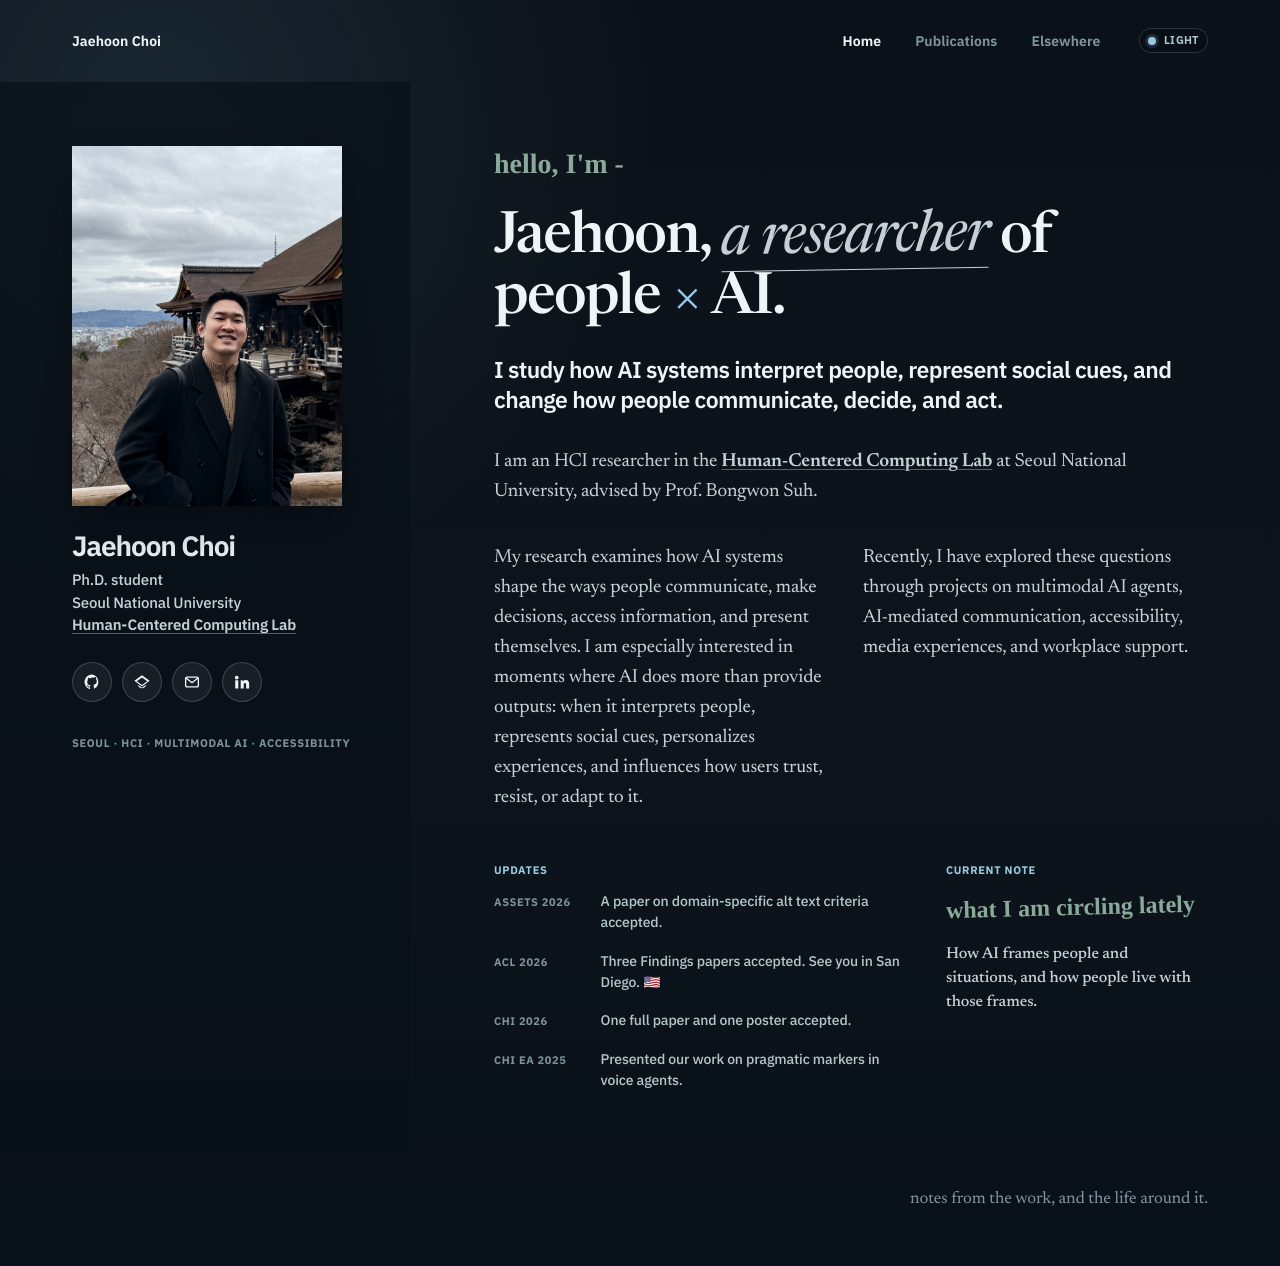
==== index.html @ 3c9e6edb "Add published ASSETS paper DOI link" ====
<!DOCTYPE html>
<html lang="en">
<head>
  <meta charset="UTF-8" />
  <meta name="viewport" content="width=device-width, initial-scale=1.0" />
  <title>Jaehoon Choi</title>
  <meta name="description" content="Jaehoon Choi is an HCI researcher and Ph.D. student in Artificial Intelligence at Seoul National University, advised by Prof. Bongwon Suh in the Human-Centered Computing Lab." />
  <link rel="preconnect" href="https://fonts.googleapis.com" />
  <link rel="preconnect" href="https://fonts.gstatic.com" crossorigin />
  <link href="https://fonts.googleapis.com/css2?family=IBM+Plex+Sans:wght@400;500;600;700&family=Newsreader:opsz,wght@6..72,400..700&display=swap" rel="stylesheet" />
  <script>
    (() => {
      const params = new URLSearchParams(window.location.search);
      const fromUrl = params.get('theme');
      let fromStorage = '';
      try {
        fromStorage = localStorage.getItem('jaehoon-theme-v6') || '';
      } catch (error) {}
      document.documentElement.dataset.theme = fromUrl || fromStorage || 'dark';
    })();
  </script>
  <style>
    :root {
      color-scheme: light;
      --page: #f7f7f3;
      --paper: #ffffff;
      --ink: #171a1f;
      --body: #42474d;
      --muted: #7a828a;
      --line: rgba(23, 26, 31, 0.13);
      --blue: #456f8b;
      --blue-soft: #d9e9f1;
      --olive: #566b5c;
      --accent: #627f92;
      --body-bg: #e9eef0;
      --page-bg:
        radial-gradient(circle at 12% 8%, rgba(69, 111, 139, 0.10), transparent 28%),
        linear-gradient(180deg, #fbfbf8 0%, var(--page) 54%, #f2f4f2 100%);
      --topbar-color: #252a2f;
      --rail-bg: rgba(255, 255, 255, 0.38);
      --portrait-shadow: rgba(35, 44, 49, 0.12);
      --icon-bg: rgba(255, 255, 255, 0.68);
      --icon-border: rgba(23, 26, 31, 0.16);
      --icon-hover-bg: #fff;
      --toggle-bg: rgba(255, 255, 255, 0.52);
      --toggle-border: rgba(23, 26, 31, 0.13);
      --toggle-text: #66717a;
      --toggle-dot: #456f8b;
      --toggle-ring: rgba(69, 111, 139, 0.12);
      --topic-text: #525a61;
      --work-bg: #fffdfa;
      --pub-title: #25282b;
      --pub-meta: #687078;
      --pub-row-line: rgba(23, 26, 31, 0.10);
      --pub-row-hover: rgba(217, 233, 241, 0.20);
      --pub-section-bg: rgba(217, 233, 241, 0.18);
      --pub-tag-bg: rgba(217, 233, 241, 0.25);
      --pub-tag-border: rgba(69, 111, 139, 0.18);
      --pub-action-bg: rgba(255, 255, 255, 0.58);
      --abstract-bg: rgba(217, 233, 241, 0.18);
      --link-underline: rgba(69, 111, 139, 0.32);
      --elsewhere-ink: #183040;
      --elsewhere-text: #3f515a;
      --elsewhere-texture:
        repeating-radial-gradient(circle at 18% 24%, rgba(23, 26, 31, 0.035) 0 0.7px, transparent 0.9px 4px),
        repeating-linear-gradient(102deg, rgba(255,255,255,0.13) 0 1px, transparent 1px 9px);
      --elsewhere-bg:
        radial-gradient(ellipse at 18% 16%, rgba(255, 255, 255, 0.66), transparent 26%),
        radial-gradient(ellipse at 82% 12%, rgba(255, 255, 255, 0.52), transparent 24%),
        linear-gradient(180deg, #a9c2cd 0%, #c7dadd 32%, #e7eee9 54%, #e4dccb 100%);
      --elsewhere-clouds:
        radial-gradient(ellipse at 18% 12%, rgba(255,255,255,.42), transparent 30%),
        radial-gradient(ellipse at 72% 16%, rgba(255,255,255,.32), transparent 34%),
        linear-gradient(180deg, transparent 0 53%, rgba(38, 74, 89, 0.24) 53.2%, rgba(255,255,255,0.0) 54%);
      --elsewhere-waves:
        repeating-radial-gradient(ellipse at 50% 0%, rgba(38,74,89,0.13) 0 1px, transparent 2px 24px),
        linear-gradient(180deg, rgba(38, 74, 89, 0.08), rgba(255,255,255,0));
      --scene-bg: #fff;
      --scene-border: rgba(255, 255, 255, 0.9);
      --scene-shadow: rgba(42, 69, 82, 0.18);
      --scene-shadow-hover: rgba(36, 65, 80, 0.26);
      --scene-shadow-expanded: rgba(27, 55, 71, 0.34);
      --caption-bg: rgba(255, 255, 255, 0.86);
      --caption-ink: #183040;
      --note-bg: rgba(255, 255, 255, 0.88);
      --note-ink: #314b5a;
      --serif: "Newsreader", "Iowan Old Style", "New York", Georgia, serif;
      --sans: "IBM Plex Sans", -apple-system, BlinkMacSystemFont, "Helvetica Neue", "Apple SD Gothic Neo", sans-serif;
      --mono: "IBM Plex Sans", -apple-system, BlinkMacSystemFont, "Helvetica Neue", "Apple SD Gothic Neo", sans-serif;
      --hand: "Caveat", "Bradley Hand", "Segoe Print", cursive;
    }

    html[data-theme="dark"] {
      color-scheme: dark;
      --page: #0d141b;
      --paper: #111922;
      --ink: #eef5f7;
      --body: #c5d0d6;
      --muted: #7e929d;
      --line: rgba(223, 240, 247, 0.14);
      --blue: #99c8e3;
      --blue-soft: #213848;
      --olive: #8ba99a;
      --accent: #85a9bc;
      --body-bg: #050a0f;
      --page-bg:
        radial-gradient(circle at 12% 8%, rgba(103, 157, 188, 0.15), transparent 31%),
        linear-gradient(180deg, #0b1118 0%, #0d141b 58%, #081019 100%);
      --topbar-color: #edf5f7;
      --rail-bg: rgba(8, 15, 23, 0.62);
      --portrait-shadow: rgba(0, 0, 0, 0.34);
      --icon-bg: rgba(255, 255, 255, 0.06);
      --icon-border: rgba(223, 240, 247, 0.18);
      --icon-hover-bg: rgba(153, 200, 227, 0.12);
      --toggle-bg: rgba(7, 15, 23, 0.72);
      --toggle-border: rgba(223, 240, 247, 0.16);
      --toggle-text: #aec2cc;
      --toggle-dot: #99c8e3;
      --toggle-ring: rgba(153, 200, 227, 0.16);
      --topic-text: #b4c4cb;
      --work-bg: linear-gradient(180deg, #101821 0%, #0d161f 100%);
      --pub-title: #f1f7f9;
      --pub-meta: #a6b8c1;
      --pub-row-line: rgba(223, 240, 247, 0.10);
      --pub-row-hover: rgba(153, 200, 227, 0.065);
      --pub-section-bg: rgba(153, 200, 227, 0.08);
      --pub-tag-bg: rgba(153, 200, 227, 0.10);
      --pub-tag-border: rgba(153, 200, 227, 0.22);
      --pub-action-bg: rgba(255, 255, 255, 0.04);
      --abstract-bg: rgba(153, 200, 227, 0.07);
      --link-underline: rgba(153, 200, 227, 0.45);
      --elsewhere-ink: #e7f5fb;
      --elsewhere-text: #b6cbd6;
      --elsewhere-texture:
        repeating-radial-gradient(circle at 18% 24%, rgba(255, 255, 255, 0.032) 0 0.7px, transparent 0.9px 4px),
        repeating-linear-gradient(102deg, rgba(255,255,255,0.025) 0 1px, transparent 1px 9px);
      --elsewhere-bg:
        radial-gradient(ellipse at 18% 18%, rgba(116, 166, 197, 0.26), transparent 28%),
        radial-gradient(ellipse at 82% 10%, rgba(203, 226, 237, 0.16), transparent 24%),
        linear-gradient(180deg, #07111b 0%, #0b2434 35%, #0c3444 54%, #07151e 78%, #050a0f 100%);
      --elsewhere-clouds:
        radial-gradient(ellipse at 22% 14%, rgba(185,218,232,.18), transparent 30%),
        radial-gradient(ellipse at 72% 16%, rgba(116,166,197,.16), transparent 34%),
        linear-gradient(180deg, transparent 0 52%, rgba(80, 142, 170, 0.20) 53%, rgba(255,255,255,0.0) 75%);
      --elsewhere-waves:
        repeating-radial-gradient(ellipse at 50% 0%, rgba(174,219,236,0.10) 0 1px, transparent 2px 22px),
        linear-gradient(180deg, rgba(91, 151, 178, 0.22), rgba(5,10,15,0));
      --scene-bg: #eaf4f8;
      --scene-border: rgba(228, 242, 248, 0.88);
      --scene-shadow: rgba(0, 0, 0, 0.36);
      --scene-shadow-hover: rgba(0, 0, 0, 0.48);
      --scene-shadow-expanded: rgba(0, 0, 0, 0.56);
      --caption-bg: rgba(5, 14, 21, 0.74);
      --caption-ink: #e7f5fb;
      --note-bg: rgba(5, 14, 21, 0.76);
      --note-ink: #d4e8ef;
    }

    * {
      box-sizing: border-box;
    }

    body {
      margin: 0;
      background: var(--body-bg);
      color: var(--ink);
      font-family: var(--sans);
      -webkit-font-smoothing: antialiased;
      text-rendering: geometricPrecision;
      overflow-x: hidden;
      transition: background 220ms ease, color 220ms ease;
    }

    html {
      scroll-behavior: smooth;
    }

    #home,
    #publications,
    #elsewhere {
      scroll-margin-top: 82px;
    }

    .page {
      width: min(1500px, 100%);
      margin: 0 auto;
      min-height: 100vh;
      background: var(--page-bg);
      transition: background 220ms ease;
    }

    .topbar {
      height: 82px;
      padding: 0 72px;
      display: flex;
      align-items: center;
      justify-content: space-between;
      border-bottom: 1px solid var(--line);
      font: 650 14px/1 var(--sans);
      letter-spacing: 0.005em;
      color: var(--topbar-color);
    }

    .nav {
      display: flex;
      gap: 34px;
      align-items: center;
      color: var(--muted);
    }

    .nav a {
      color: inherit;
      text-decoration: none;
      transition: color 160ms ease;
    }

    .nav a:hover,
    .nav a:focus-visible,
    .nav a.is-active {
      color: var(--blue);
      outline: none;
    }

    .nav a.is-active {
      color: var(--ink);
    }

    [hidden] {
      display: none !important;
    }

    .theme-toggle {
      display: inline-flex;
      align-items: center;
      gap: 8px;
      margin-left: 4px;
      padding: 6px 8px;
      border: 1px solid var(--toggle-border);
      border-radius: 999px;
      background: var(--toggle-bg);
      color: var(--toggle-text);
      font: 700 11px/1 var(--sans);
      letter-spacing: 0.045em;
      text-transform: uppercase;
      cursor: pointer;
      transition: background 180ms ease, border-color 180ms ease, color 180ms ease;
    }

    .theme-toggle span {
      color: inherit !important;
    }

    .theme-toggle .dot {
      width: 8px;
      height: 8px;
      border-radius: 50%;
      background: var(--toggle-dot);
      box-shadow: 0 0 0 3px var(--toggle-ring);
    }

    .theme-toggle:hover,
    .theme-toggle:focus-visible {
      border-color: rgba(69, 111, 139, 0.34);
      color: var(--ink);
      outline: none;
    }

    .hero {
      display: grid;
      grid-template-columns: 410px minmax(0, 1fr);
      min-height: 720px;
    }

    .hero > *,
    .section-grid > *,
    .prose > *,
    .home-panel > *,
    .pub-intro > *,
    .pub-group > * {
      min-width: 0;
    }

    .rail {
      padding: 64px 56px 56px 72px;
      background: var(--rail-bg);
    }

    .portrait {
      width: 270px;
      height: 360px;
      object-fit: cover;
      object-position: 48% 42%;
      display: block;
      filter: saturate(0.9) contrast(1.02);
      box-shadow: 0 18px 48px var(--portrait-shadow);
    }

    .identity {
      margin-top: 26px;
    }

    .name {
      margin: 0 0 10px;
      font: 650 28px/1 var(--sans);
      letter-spacing: -0.04em;
    }

    .role {
      margin: 0;
      color: var(--body);
      font: 520 15px/1.5 var(--sans);
      letter-spacing: -0.012em;
    }

    .icons {
      display: flex;
      gap: 10px;
      margin-top: 24px;
    }

    .icon {
      width: 40px;
      height: 40px;
      display: grid;
      place-items: center;
      border: 1px solid var(--icon-border);
      border-radius: 50%;
      background: var(--icon-bg);
      color: var(--ink);
      text-decoration: none;
      transition: transform 180ms ease, border-color 180ms ease, background 180ms ease;
    }

    .icon:hover {
      transform: translateY(-2px);
      border-color: rgba(69, 111, 139, 0.42);
      background: var(--icon-hover-bg);
    }

    .icon svg {
      width: 18px;
      height: 18px;
      fill: currentColor;
    }

    .icon.mail svg {
      fill: none;
      stroke: currentColor;
      stroke-width: 1.8;
      stroke-linecap: round;
      stroke-linejoin: round;
    }

    .small-meta {
      margin-top: 34px;
      color: var(--muted);
      font: 700 11px/1.5 var(--sans);
      letter-spacing: 0.06em;
      text-transform: uppercase;
    }

    .intro {
      padding: 68px 84px 64px;
      display: flex;
      flex-direction: column;
      justify-content: space-between;
      min-width: 0;
    }

    .eyebrow {
      margin-bottom: 28px;
      color: var(--olive);
      font: 600 28px/1.1 var(--hand);
      letter-spacing: 0;
      text-transform: none;
    }

    .intro h1 {
      margin: 0;
      max-width: 920px;
      color: var(--ink);
      font: 540 58px/1.04 var(--serif);
      letter-spacing: -0.028em;
    }

    .intro h1 em {
      display: inline-block;
      color: var(--body);
      font-style: italic;
      font-weight: 430;
      border-bottom: 1px solid var(--body);
      transform: rotate(-1deg);
    }

    .inline-times {
      display: inline-block;
      color: var(--blue);
      animation: h-spin 14s linear infinite;
      transform-origin: 50% 54%;
    }

    .headline-pair {
      white-space: nowrap;
    }

    .thesis {
      margin: 26px 0 0;
      max-width: 700px;
      color: var(--ink);
      font: 600 23px/1.3 var(--sans);
      letter-spacing: -0.026em;
    }

    .prose {
      margin-top: 32px;
      display: grid;
      grid-template-columns: minmax(0, 1fr) minmax(0, 1fr);
      gap: 36px;
      max-width: 780px;
    }

    .prose p {
      margin: 0;
      color: var(--body);
      font: 430 19px/1.58 var(--serif);
      letter-spacing: -0.008em;
    }

    .prose p:first-child {
      grid-column: 1 / -1;
      max-width: 760px;
    }

    .prose b {
      color: var(--ink);
      font-weight: 620;
    }

    .text-link {
      color: inherit;
      font-weight: 620;
      text-decoration: underline;
      text-decoration-color: var(--link-underline);
      text-underline-offset: 3px;
      text-decoration-thickness: 1px;
      transition: text-decoration-color 160ms ease, color 160ms ease;
    }

    .text-link:hover {
      color: var(--blue);
      text-decoration-color: currentColor;
    }

    .home-panel {
      margin-top: 52px;
      display: grid;
      grid-template-columns: minmax(0, 1fr) 250px;
      gap: 32px;
      max-width: 780px;
    }

    .updates,
    .thread-note {
      padding-top: 0;
    }

    .panel-label {
      display: block;
      margin-bottom: 14px;
      color: var(--blue);
      font: 700 11px/1 var(--sans);
      letter-spacing: 0.06em;
      text-transform: uppercase;
    }

    .update-list {
      display: grid;
      grid-template-columns: max-content minmax(0, 1fr);
      column-gap: 30px;
      row-gap: 18px;
      align-items: baseline;
    }

    .update-item {
      display: contents;
    }

    .update-year {
      color: var(--muted);
      font: 700 11px/1.35 var(--sans);
      letter-spacing: 0.055em;
      text-transform: uppercase;
    }

    .update-text {
      color: var(--topic-text);
      font: 520 14px/1.48 var(--sans);
      letter-spacing: -0.01em;
    }

    .thread-note {
      min-height: 180px;
    }

    .thread-note-title {
      margin: 18px 0 20px;
      color: var(--olive);
      font: 600 24px/1.15 var(--hand);
      letter-spacing: 0;
      transform: rotate(-1.5deg);
    }

    body[data-view="home"] .topbar {
      border-bottom-color: transparent;
    }

    .thread-copy {
      color: var(--body);
      font: 520 16px/1.5 var(--serif);
      letter-spacing: -0.006em;
    }

    @keyframes h-spin {
      from { transform: rotate(0deg); }
      to { transform: rotate(360deg); }
    }

    .work {
      padding: 82px 72px 88px;
      border-bottom: 1px solid var(--line);
      background: var(--work-bg);
    }

    .section-grid {
      display: grid;
      grid-template-columns: 300px minmax(0, 1fr);
      gap: 72px;
    }

    .work .section-grid {
      grid-template-columns: 180px minmax(0, 1fr);
      gap: 56px;
    }

    .kicker {
      margin-top: 10px;
      color: var(--muted);
      font: 700 12px/1 var(--sans);
      letter-spacing: 0.07em;
      text-transform: uppercase;
    }

    .publication-index {
      position: sticky;
      top: 104px;
      align-self: start;
      padding-top: 2px;
    }

    .year-index {
      display: grid;
      gap: 0;
      margin-top: 28px;
      padding-left: 16px;
      border-left: 1px solid var(--line);
    }

    .year-index a {
      display: flex;
      align-items: baseline;
      justify-content: space-between;
      gap: 12px;
      width: 112px;
      padding: 10px 0;
      color: var(--muted);
      text-decoration: none;
      border-bottom: 1px solid rgba(223, 240, 247, 0.06);
      transition: color 160ms ease, transform 160ms ease;
    }

    html[data-theme="light"] .year-index a {
      border-bottom-color: rgba(23, 26, 31, 0.07);
    }

    .year-index a:hover,
    .year-index a:focus-visible {
      color: var(--blue);
      transform: translateX(3px);
      outline: none;
    }

    .year-index span {
      font: 650 18px/1 var(--sans);
      letter-spacing: -0.03em;
    }

    .year-index small {
      font: 700 10px/1 var(--sans);
      letter-spacing: 0.055em;
      text-transform: uppercase;
    }

    .section-title {
      margin: 0 0 32px;
      max-width: 720px;
      color: var(--ink);
      font: 630 40px/1.06 var(--sans);
      letter-spacing: -0.05em;
    }

    .pub-intro {
      display: flex;
      justify-content: flex-start;
      margin: 0 0 28px;
      max-width: 930px;
    }

    .pub-stats {
      display: grid;
      grid-template-columns: 1fr 1fr;
      gap: 12px;
      width: 230px;
    }

    .pub-stat {
      padding-top: 12px;
      border-top: 1px solid var(--line);
    }

    .pub-stat b {
      display: block;
      color: var(--blue);
      font: 650 28px/1 var(--sans);
      letter-spacing: -0.04em;
      margin-bottom: 6px;
    }

    .pub-stat span {
      color: var(--muted);
      font: 700 11px/1.25 var(--sans);
      letter-spacing: 0.055em;
      text-transform: uppercase;
    }

    .pub-table {
      --pub-year-col: 118px;
      --pub-col-gap: 28px;
      border-top: 1px solid var(--line);
      max-width: 980px;
      min-width: 0;
    }

    .pub-filters {
      display: flex;
      flex-wrap: wrap;
      gap: 8px;
      max-width: 980px;
      margin: 0 0 32px;
    }

    .pub-filters button {
      appearance: none;
      height: 30px;
      padding: 0 11px;
      border: 1px solid var(--pub-tag-border);
      background: var(--pub-action-bg);
      color: var(--muted);
      font: 700 11px/1 var(--sans);
      letter-spacing: 0.045em;
      text-transform: uppercase;
      cursor: pointer;
      transition: color 160ms ease, border-color 160ms ease, background 160ms ease;
    }

    .pub-filters button:hover,
    .pub-filters button.is-active {
      color: var(--blue);
      border-color: rgba(69, 111, 139, 0.42);
      background: var(--abstract-bg);
    }

    .pub-list-label {
      display: flex;
      align-items: baseline;
      justify-content: space-between;
      gap: 18px;
      padding: 15px 0;
      border-bottom: 1px solid var(--line);
      color: var(--blue);
      background: var(--pub-section-bg);
    }

    .pub-list-label b {
      padding-left: calc(var(--pub-year-col) + var(--pub-col-gap));
      font: 700 12px/1 var(--sans);
      letter-spacing: 0.065em;
      text-transform: uppercase;
    }

    .pub-list-label span {
      padding-right: 18px;
      color: var(--muted);
      font: 700 11px/1 var(--sans);
      letter-spacing: 0.055em;
      text-transform: uppercase;
    }

    .pub-group {
      display: grid;
      grid-template-columns: var(--pub-year-col) minmax(0, 1fr);
      gap: var(--pub-col-gap);
      border-bottom: 1px solid var(--line);
      scroll-margin-top: 110px;
    }

    .pub-year {
      padding-top: 22px;
      color: var(--blue);
      font: 650 24px/1 var(--sans);
      letter-spacing: -0.03em;
    }

    .pub-row {
      display: grid;
      grid-template-columns: minmax(0, 1fr) 120px;
      gap: 28px;
      padding: 20px 0;
      border-bottom: 1px solid var(--pub-row-line);
      align-items: start;
      transition: background 160ms ease;
    }

    .pub-row:hover {
      background: var(--pub-row-hover);
    }

    .pub-row:last-child {
      border-bottom: none;
    }

    .pub-row.is-filtered-out,
    .pub-group.is-filtered-out,
    .pub-list-label.is-filtered-out {
      display: none;
    }

    .pub-row > div {
      min-width: 0;
    }

    .pub-title {
      color: var(--pub-title);
      font: 520 18px/1.34 var(--serif);
      letter-spacing: -0.01em;
    }

    .pub-title a {
      color: inherit;
      text-decoration: none;
      transition: color 160ms ease;
    }

    .pub-title a:hover {
      color: var(--blue);
    }

    .pub-meta {
      margin-top: 8px;
      color: var(--pub-meta);
      font: 520 13px/1.45 var(--sans);
      letter-spacing: -0.004em;
    }

    .pub-meta strong {
      color: var(--ink);
      font-weight: 650;
    }

    .pub-equal {
      margin-top: 4px;
      color: var(--muted);
      font: 650 11px/1.25 var(--sans);
      letter-spacing: 0.055em;
      text-transform: uppercase;
    }

    .pub-venue {
      color: var(--muted);
      font: 700 11px/1.25 var(--sans);
      letter-spacing: 0.055em;
      text-transform: uppercase;
      text-align: right;
      padding: 4px 18px 0 0;
    }

    .pub-actions {
      display: flex;
      align-items: center;
      gap: 8px;
      margin-top: 12px;
      flex-wrap: wrap;
    }

    .abstract-toggle {
      display: inline-flex;
      align-items: center;
      height: 26px;
      padding: 0 9px;
      border: 1px solid var(--pub-tag-border);
      background: var(--pub-action-bg);
      color: var(--blue);
      font: 700 10px/1 var(--sans);
      letter-spacing: 0.05em;
      text-transform: uppercase;
      text-decoration: none;
      cursor: pointer;
    }

    .abstract-toggle {
      font-family: var(--sans);
    }

    .abstract-toggle:hover,
    .abstract-toggle[aria-expanded="true"] {
      border-color: rgba(69, 111, 139, 0.42);
      background: var(--abstract-bg);
    }

    .abstract-panel {
      max-width: 680px;
      max-height: 0;
      margin-top: 0;
      padding: 0 16px;
      overflow: hidden;
      opacity: 0;
      border-left: 2px solid var(--pub-tag-border);
      color: var(--body);
      background: var(--abstract-bg);
      font: 430 15px/1.52 var(--serif);
      letter-spacing: -0.004em;
      transition: max-height 220ms ease, margin-top 220ms ease, padding 220ms ease, opacity 160ms ease;
    }

    .pub-row.is-open .abstract-panel {
      max-height: 620px;
      margin-top: 12px;
      padding: 13px 16px 14px;
      opacity: 1;
    }

    .elsewhere {
      position: relative;
      min-height: 1180px;
      padding: 86px 72px 96px;
      overflow: hidden;
      color: var(--elsewhere-ink);
      background: var(--elsewhere-texture), var(--elsewhere-bg);
    }

    .elsewhere::before {
      content: "";
      position: absolute;
      left: 0;
      right: 0;
      top: 248px;
      height: 430px;
      background: var(--elsewhere-clouds);
      filter: blur(18px);
      pointer-events: none;
    }

    .elsewhere::after {
      content: "";
      position: absolute;
      left: 0;
      right: 0;
      top: 610px;
      height: 180px;
      background: var(--elsewhere-waves);
      opacity: 0.6;
      pointer-events: none;
    }

    .elsewhere .section-grid,
    .photo-board {
      position: relative;
      z-index: 1;
    }

    .elsewhere .section-title {
      color: var(--elsewhere-ink);
      max-width: 760px;
      margin-bottom: 20px;
    }

    .elsewhere-text {
      max-width: 620px;
      color: var(--elsewhere-text);
      font: 520 18px/1.62 var(--sans);
      letter-spacing: -0.012em;
      margin: 0;
    }

    .elsewhere-controls {
      position: relative;
      z-index: 2;
      display: inline-flex;
      gap: 8px;
      margin-top: 24px;
      padding: 5px;
      border: 1px solid rgba(24, 48, 64, 0.16);
      background: rgba(255, 255, 255, 0.32);
      backdrop-filter: blur(10px);
    }

    .elsewhere-controls button {
      appearance: none;
      border: 0;
      min-width: 36px;
      height: 26px;
      padding: 0 10px;
      background: transparent;
      color: var(--elsewhere-text);
      font: 700 11px/1 var(--sans);
      letter-spacing: 0.055em;
      cursor: pointer;
    }

    .elsewhere-controls button.is-active {
      background: rgba(255, 255, 255, 0.72);
      color: var(--elsewhere-ink);
    }

    .elsewhere-progress {
      position: relative;
      z-index: 2;
      width: 92px;
      height: 1px;
      margin-top: 10px;
      overflow: hidden;
      background: rgba(24, 48, 64, 0.16);
    }

    .elsewhere-progress::after {
      content: "";
      position: absolute;
      inset: 0;
      transform-origin: left center;
      transform: scaleX(0);
      background: var(--elsewhere-ink);
      animation: photo-progress 8s linear infinite;
    }

    .elsewhere.is-paused .elsewhere-progress::after,
    .elsewhere[data-locked="true"] .elsewhere-progress::after {
      animation-play-state: paused;
    }

    .elsewhere.is-resetting .elsewhere-progress::after {
      animation: none;
    }

    @keyframes photo-progress {
      from { transform: scaleX(0); }
      to { transform: scaleX(1); }
    }

    .photo-board {
      position: relative;
      height: 780px;
      margin-top: 60px;
    }

    .photo-set {
      position: absolute;
      inset: 0;
      opacity: 0;
      pointer-events: none;
      transform: translateY(18px) scale(0.992);
      transition: opacity 420ms ease, transform 520ms cubic-bezier(.2,.7,.2,1);
    }

    .photo-set.is-active {
      opacity: 1;
      pointer-events: auto;
      transform: translateY(0) scale(1);
    }

    @keyframes photo-float {
      0%, 100% { translate: 0 0; }
      50% { translate: 0 var(--float-y, -10px); }
    }

    .scene {
      position: absolute;
      overflow: hidden;
      background: var(--scene-bg);
      border: 8px solid var(--scene-border);
      box-shadow: 0 22px 54px var(--scene-shadow);
      cursor: zoom-in;
      z-index: var(--z, 1);
      transform: rotate(var(--tilt, 0deg)) translate3d(0, 0, 0) scale(1);
      transform-origin: center;
      transition:
        opacity 260ms ease,
        filter 260ms ease,
        box-shadow 320ms cubic-bezier(.2,.7,.2,1),
        transform 420ms cubic-bezier(.2,.7,.2,1);
      animation: photo-float var(--float-speed, 8s) ease-in-out infinite;
      will-change: transform, translate;
    }

    .scene:nth-child(2) { animation-delay: -1.7s; }
    .scene:nth-child(3) { animation-delay: -3.2s; }
    .scene:nth-child(4) { animation-delay: -4.6s; }
    .scene:nth-child(5) { animation-delay: -2.4s; }
    .scene:nth-child(6) { animation-delay: -5.1s; }

    .scene:hover,
    .scene:focus-visible {
      z-index: 30;
      transform: rotate(var(--tilt, 0deg)) translate3d(0, -14px, 0) scale(1.055);
      box-shadow: 0 34px 82px var(--scene-shadow-hover);
      animation-play-state: paused;
      outline: none;
    }

    .photo-board.has-expanded .scene:not(.is-expanded) {
      opacity: 0.34;
      filter: saturate(0.75) blur(1px);
    }

    .scene.is-expanded {
      cursor: zoom-out;
      z-index: 80;
      opacity: 1;
      filter: none;
      animation: none;
      transform:
        translate3d(var(--focus-x, 0px), var(--focus-y, 0px), 0)
        rotate(0deg)
        scale(var(--focus-scale, 1.28));
      box-shadow: 0 42px 110px var(--scene-shadow-expanded);
    }

    .scene img {
      width: 100%;
      height: 100%;
      object-fit: cover;
      object-position: var(--object-position, center);
      display: block;
      filter: saturate(0.92) contrast(1.02);
    }

    .hero-scene {
      left: 24px;
      top: 132px;
      width: 424px;
      height: 492px;
      --z: 2;
      --float-y: -12px;
      --float-speed: 9s;
    }

    .conference-scene {
      left: 520px;
      top: 28px;
      width: 358px;
      height: 258px;
      --tilt: -1.4deg;
      --z: 4;
      --float-y: -9px;
      --float-speed: 7.6s;
    }

    .travel-scene {
      right: 54px;
      top: 122px;
      width: 300px;
      height: 382px;
      --tilt: 1.5deg;
      --z: 3;
      --float-y: -13px;
      --float-speed: 8.4s;
    }

    .bench-scene {
      left: 554px;
      top: 356px;
      width: 424px;
      height: 282px;
      --tilt: 0.8deg;
      --z: 5;
      --float-y: -8px;
      --float-speed: 9.4s;
    }

    .tiny-scene {
      right: 218px;
      bottom: 92px;
      width: 154px;
      height: 198px;
      --tilt: -2deg;
      --z: 7;
      --float-y: -7px;
      --float-speed: 7.2s;
    }

    .training-scene {
      left: 352px;
      bottom: 64px;
      width: 224px;
      height: 270px;
      --tilt: 2.4deg;
      --z: 8;
      --float-y: -11px;
      --float-speed: 8.8s;
    }

    .photo-set[data-photo-set="1"] .conference-scene {
      --object-position: center 12%;
    }

    .photo-set[data-photo-set="1"] .travel-scene {
      --object-position: center 35%;
    }

    .photo-set[data-photo-set="1"] .bench-scene {
      --object-position: center 45%;
    }

    .caption {
      position: absolute;
      left: 12px;
      top: 12px;
      padding: 7px 9px;
      background: var(--caption-bg);
      color: var(--caption-ink);
      font: 700 10px/1 var(--sans);
      letter-spacing: 0.06em;
      text-transform: uppercase;
    }

    .elsewhere-line {
      position: relative;
      z-index: 1;
      max-width: 980px;
      margin: 8px auto 0;
      padding-top: 18px;
      border-top: 1px solid rgba(24, 48, 64, 0.16);
      color: var(--elsewhere-text);
      font: 560 15px/1.45 var(--serif);
      letter-spacing: -0.006em;
      text-align: right;
    }

    .site-note {
      min-height: 112px;
      padding: 34px 72px 48px;
      display: flex;
      justify-content: flex-end;
      color: var(--muted);
      background: transparent;
      font: 430 17px/1.45 var(--serif);
      letter-spacing: -0.006em;
      text-align: right;
    }

    .site-note span {
      max-width: 360px;
    }

    @media (prefers-reduced-motion: reduce) {
      .scene,
      .inline-times,
      .elsewhere-progress::after {
        animation: none;
        transition: none;
      }
    }

    @media (max-width: 900px) {
      .topbar {
        height: auto;
        min-height: 76px;
        padding: 18px 22px;
        flex-direction: column;
        align-items: flex-start;
        gap: 16px;
      }

      .nav {
        width: 100%;
        flex-wrap: wrap;
        justify-content: flex-start;
        gap: 12px;
      }

      .hero,
      .section-grid {
        grid-template-columns: 1fr;
      }

      .work .section-grid,
      .elsewhere .section-grid {
        grid-template-columns: 1fr;
      }

      .hero {
        min-height: 0;
      }

      .rail,
      .intro,
      .work,
      .elsewhere {
        padding-left: 22px;
        padding-right: 22px;
      }

      .work {
        --content-width: calc(100vw - 44px);
        overflow-x: hidden;
      }

      .rail {
        border-right: 0;
        border-bottom: 0;
        padding-top: 34px;
        padding-bottom: 34px;
      }

      .portrait {
        width: min(270px, 100%);
        height: 340px;
      }

      .intro {
        padding-top: 42px;
        padding-bottom: 48px;
      }

      .intro h1 {
        font-size: 42px;
      }

      .thesis {
        font-size: 22px;
      }

      .prose,
      .pub-intro {
        grid-template-columns: 1fr;
      }

      .home-panel {
        grid-template-columns: 1fr;
      }

      .section-title,
      .thesis,
      .prose,
      .prose p,
      .home-panel,
      .update-text,
      .thread-copy,
      .pub-intro,
      .pub-filters,
      .pub-table,
      .pub-group,
      .pub-row,
      .pub-row > div,
      .pub-title,
      .pub-meta,
      .pub-equal {
        max-width: calc(100vw - 44px);
        overflow-wrap: break-word;
      }

      .section-grid {
        gap: 24px;
      }

      .publication-index {
        position: static;
        padding-top: 0;
      }

      .work .section-grid,
      .work .section-grid > *,
      .work .section-grid > div,
      .pub-intro,
      .pub-filters,
      .pub-table,
      .pub-group,
      .pub-list-label,
      .pub-group > div,
      .pub-row,
      .abstract-panel {
        width: var(--content-width);
        min-width: 0;
        max-width: var(--content-width);
      }

      .pub-group > *,
      .pub-row > *,
      .pub-title,
      .pub-meta,
      .pub-equal {
        width: 100%;
        min-width: 0;
        max-width: 100%;
      }

      .year-index {
        display: flex;
        flex-wrap: wrap;
        gap: 8px;
        margin-top: 16px;
        padding-left: 0;
        border-left: 0;
      }

      .year-index a {
        width: auto;
        padding: 8px 10px;
        border: 1px solid var(--line);
      }

      .year-index a:hover,
      .year-index a:focus-visible {
        transform: none;
      }

      .pub-group,
      .pub-row {
        grid-template-columns: 1fr;
      }

      .pub-group,
      .pub-row {
        display: block;
      }

      .pub-row {
        gap: 10px;
      }

      .pub-table {
        max-width: 100%;
      }

      .pub-filters {
        margin-top: 0;
      }

      .pub-list-label {
        align-items: flex-start;
        gap: 12px;
      }

      .pub-list-label b {
        padding-left: 14px;
      }

      .pub-list-label span {
        display: none;
      }

      .pub-year {
        padding-top: 24px;
      }

      .pub-title,
      .pub-title a,
      .pub-meta,
      .pub-equal {
        display: block;
        width: var(--content-width);
        max-width: var(--content-width);
        overflow-wrap: anywhere;
        word-break: normal;
      }

      .pub-venue {
        text-align: left;
        padding-top: 0;
      }

      .elsewhere {
        min-height: 1120px;
      }

      .photo-board {
        height: 880px;
        margin-top: 36px;
      }

      .hero-scene {
        left: 0;
        top: 80px;
        width: min(82vw, 320px);
        height: 388px;
      }

      .conference-scene {
        left: auto;
        right: 0;
        top: 0;
        width: min(58vw, 250px);
        height: 184px;
      }

      .travel-scene {
        right: 4px;
        top: 272px;
        width: min(48vw, 210px);
        height: 286px;
      }

      .bench-scene {
        left: 22px;
        top: 546px;
        width: min(74vw, 330px);
        height: 220px;
      }

      .training-scene {
        left: auto;
        right: 12px;
        bottom: 20px;
        width: 154px;
        height: 192px;
      }

      .tiny-scene {
        right: auto;
        left: 0;
        bottom: 0;
        width: 126px;
        height: 164px;
      }

      .site-note {
        min-height: 88px;
        padding: 28px 22px 36px;
        justify-content: flex-start;
        text-align: left;
      }

    }

    @media (max-width: 520px) {
      .work {
        --content-width: min(calc(100vw - 44px), 320px);
      }

      .intro h1,
      .section-title,
      .thesis,
      .prose,
      .prose p,
      .home-panel,
      .updates,
      .thread-note,
      .pub-intro,
      .pub-stats,
      .pub-filters,
      .pub-table,
      .pub-group,
      .pub-row,
      .pub-row > div,
      .pub-title,
      .pub-meta,
      .pub-equal {
        max-width: calc(100vw - 44px);
      }
    }
  </style>
</head>
<body>
  <main class="page">
    <header class="topbar">
      <div>Jaehoon Choi</div>
      <nav class="nav" aria-label="Primary">
        <a class="is-active" href="#home" data-view-target="home">Home</a>
        <a href="#publications" data-view-target="publications">Publications</a>
        <a href="#elsewhere" data-view-target="elsewhere">Elsewhere</a>
        <button class="theme-toggle" type="button" aria-label="Switch to dark mode">
          <span class="dot" aria-hidden="true"></span>
          <span data-theme-label>Dark</span>
        </button>
      </nav>
    </header>

    <section class="hero" id="home" data-view-panel="home">
      <aside class="rail">
        <img class="portrait" src="assets/photo-kyoto.jpeg" alt="Jaehoon Choi" />
        <div class="identity">
          <h2 class="name">Jaehoon Choi</h2>
          <p class="role">
            Ph.D. student<br />
            Seoul National University<br />
            <a class="text-link" href="https://snuhcc.github.io" target="_blank" rel="noreferrer">Human-Centered Computing Lab</a>
          </p>
          <div class="icons">
            <a class="icon" href="https://github.com/halfhoon" target="_blank" rel="noreferrer" aria-label="GitHub" title="GitHub"><svg viewBox="0 0 24 24"><path d="M12 2a10 10 0 0 0-3.16 19.49c.5.09.68-.22.68-.48v-1.7c-2.78.6-3.37-1.18-3.37-1.18-.45-1.15-1.1-1.46-1.1-1.46-.9-.62.07-.61.07-.61 1 .07 1.53 1.03 1.53 1.03.89 1.52 2.34 1.08 2.9.83.09-.64.35-1.08.63-1.33-2.22-.25-4.55-1.11-4.55-4.94 0-1.09.39-1.99 1.03-2.69-.1-.25-.45-1.27.1-2.65 0 0 .84-.27 2.75 1.03A9.5 9.5 0 0 1 12 6c.85 0 1.7.11 2.5.34 1.9-1.3 2.74-1.03 2.74-1.03.55 1.38.2 2.4.1 2.65.64.7 1.03 1.6 1.03 2.69 0 3.84-2.34 4.68-4.57 4.93.36.31.68.92.68 1.86v2.76c0 .27.18.58.69.48A10 10 0 0 0 12 2Z"/></svg></a>
            <a class="icon" href="https://scholar.google.com/citations?user=P-nJLYoAAAAJ&hl=ko&oi=sra" target="_blank" rel="noreferrer" aria-label="Google Scholar" title="Google Scholar"><svg viewBox="0 0 24 24"><path d="M12 3 1.8 10.4 12 18l10.2-7.6L12 3Zm0 13.1-6.9-5.1L12 6l6.9 5-6.9 5.1Z"/><path d="M6.4 15.6c.5 2.7 2.8 4.7 5.6 4.7s5.1-2 5.6-4.7L12 19.8l-5.6-4.2Z"/></svg></a>
            <a class="icon mail" href="mailto:hoon95@snu.ac.kr" aria-label="Email" title="Email"><svg viewBox="0 0 24 24"><rect x="3.5" y="5.5" width="17" height="13" rx="2"/><path d="m4.5 7 7.5 6 7.5-6"/></svg></a>
            <a class="icon" href="https://www.linkedin.com/in/jaehoon-choi-9299b7343/" target="_blank" rel="noreferrer" aria-label="LinkedIn" title="LinkedIn"><svg viewBox="0 0 24 24"><path d="M4.98 3.5a2.5 2.5 0 1 0 0 5 2.5 2.5 0 0 0 0-5ZM3 9.8h4v10.7H3V9.8Zm6.2 0H13v1.46h.05c.53-.95 1.82-1.95 3.75-1.95 4 0 4.74 2.63 4.74 6.05v5.14h-4v-4.56c0-1.09-.02-2.49-1.52-2.49-1.52 0-1.75 1.19-1.75 2.41v4.64h-4V9.8Z"/></svg></a>
          </div>
          <div class="small-meta">Seoul · HCI · Multimodal AI · Accessibility</div>
        </div>
      </aside>

      <article class="intro">
        <div>
          <div class="eyebrow">hello, I'm -</div>
          <h1>Jaehoon, <em>a researcher</em> of <span class="headline-pair">people <span class="inline-times" aria-hidden="true">×</span> AI.</span></h1>
          <div class="thesis">I study how AI systems interpret people, represent social cues, and change how people communicate, decide, and act.</div>
          <div class="prose">
            <p>I am an HCI researcher in the <a class="text-link" href="https://snuhcc.github.io" target="_blank" rel="noreferrer">Human-Centered Computing Lab</a> at Seoul National University, advised by Prof. Bongwon Suh.</p>
            <p>My research examines how AI systems shape the ways people communicate, make decisions, access information, and present themselves. I am especially interested in moments where AI does more than provide outputs: when it interprets people, represents social cues, personalizes experiences, and influences how users trust, resist, or adapt to it.</p>
            <p>Recently, I have explored these questions through projects on multimodal AI agents, AI-mediated communication, accessibility, media experiences, and workplace support.</p>
          </div>
        </div>

        <div class="home-panel">
          <div class="updates">
            <span class="panel-label">Updates</span>
            <div class="update-list">
              <div class="update-item">
                <div class="update-year">ASSETS 2026</div>
                <div class="update-text">A paper on domain-specific alt text criteria accepted.</div>
              </div>
              <div class="update-item">
                <div class="update-year">ACL 2026</div>
                <div class="update-text">Three Findings papers accepted. See you in San Diego. 🇺🇸</div>
              </div>
              <div class="update-item">
                <div class="update-year">CHI 2026</div>
                <div class="update-text">One full paper and one poster accepted.</div>
              </div>
              <div class="update-item">
                <div class="update-year">CHI EA 2025</div>
                <div class="update-text">Presented our work on pragmatic markers in voice agents.</div>
              </div>
            </div>
          </div>

          <div class="thread-note">
            <span class="panel-label">Current note</span>
            <div class="thread-note-title">what I am circling lately</div>
            <div class="thread-copy">How AI frames people and situations, and how people live with those frames.</div>
          </div>
        </div>
      </article>
    </section>

    <section class="work" id="publications" data-view-panel="publications" hidden>
      <div class="section-grid">
        <aside class="publication-index">
          <div class="kicker">Publications</div>
          <nav class="year-index" aria-label="Jump to publication year">
            <a href="#pub-2026"><span>2026</span><small>6</small></a>
            <a href="#pub-2025"><span>2025</span><small>6</small></a>
            <a href="#pub-2023"><span>2023</span><small>1</small></a>
          </nav>
        </aside>
        <div>
          <h2 class="section-title">Publications</h2>
          <div class="pub-intro">
            <div class="pub-stats">
              <div class="pub-stat"><b>9</b><span>International</span></div>
              <div class="pub-stat"><b>4</b><span>Domestic</span></div>
            </div>
          </div>

          <div class="pub-filters" aria-label="Filter publications by venue">
            <button type="button" class="is-active" data-pub-filter="all">All</button>
            <button type="button" data-pub-filter="acl">ACL</button>
            <button type="button" data-pub-filter="chi">CHI</button>
            <button type="button" data-pub-filter="iui">IUI</button>
            <button type="button" data-pub-filter="assets">ASSETS</button>
            <button type="button" data-pub-filter="hcik">HCIK</button>
            <button type="button" data-pub-filter="jiis">JIIS</button>
          </div>

          <div class="pub-table">
            <div class="pub-list-label" data-scope-label="international"><b>International</b><span>9 papers & demos</span></div>
            <div class="pub-group" id="pub-2026" data-scope="international">
              <div class="pub-year">2026</div>
              <div>
                <div class="pub-row" data-venue="acl">
                  <div>
                    <div class="pub-title"><a href="https://aclanthology.org/2026.findings-acl.2057/" target="_blank" rel="noreferrer">Whose Voice, Whose Avatar? Gender Matching Bias in Multimodal AI Teammates</a></div>
                    <div class="pub-meta">Kim K.*, <strong>Jaehoon Choi*</strong>, Yoo H., Suh B.</div>
                    <div class="pub-equal">* Equal contribution.</div>
                    <div class="pub-actions"><button type="button" class="abstract-toggle" aria-expanded="false">Abstract</button></div>
                    <div class="abstract-panel">Multimodal Large Language Models (MLLMs) are increasingly deployed as social agents, yet their ability to integrate conflicting identity cues remains underexplored. We audit gender bias in ten recent MLLMs using a counterfactual cooperative gaming task that pairs synthetic voices with avatars of varying gender presentation and visual fidelity. Our analysis reveals distinct bias patterns that can occur independently: closed-source models (eg, Gemini 2.5/3) exhibit a near-deterministic “voice-matching” bias that enforces binary alignment between voice and appearance, whereas open-weight models (eg, Qwen-2.5-Omni-7B) show limited responsiveness to vocal cues and instead exhibit context-driven stereotypes, such as preferring male avatars in combat scenarios. We further find that reducing visual realism attenuates matching tendencies in some models. These findings demonstrate that multimodal fairness is not monolithic; models may appear unbiased on one dimension while enforcing strict identity congruence or role-based stereotypes on another. Code and data are available at https://github.com/halfhoon/whose-voice-whose-avatar.</div>
                  </div>
                  <div class="pub-venue">ACL Findings</div>
                </div>
                <div class="pub-row" data-venue="chi">
                  <div>
                    <div class="pub-title"><a href="https://dl.acm.org/doi/full/10.1145/3772318.3791932" target="_blank" rel="noreferrer">What Keeps Fans on the Silent Field? Understanding Lean-Back Football Fans via AI Sports Broadcasting in Non-Event Time</a></div>
                    <div class="pub-meta">Kim K., <strong>Jaehoon Choi</strong>, Yang H., Choi H., Kim M., Shin M., Suh B.</div>
                    <div class="pub-actions"><button type="button" class="abstract-toggle" aria-expanded="false">Abstract</button></div>
                    <div class="abstract-panel">Modern media consumption habits challenge ‘lean-back’ viewers—who prefer passive viewing—to stay engaged during the frequent periods of Non-Event Time in soccer matches. Existing commentary options often fail this audience, being either too dry or too interactive. To investigate their needs, we developed ARUA, a prototype that positions users as ‘directors’ of their own AI commentary. This approach serves as a probe to understand their preferences for a more engaging viewing experience. In a qualitative study with 32 fans, we found users craft the commentary into a relational tool, tailoring its social presence and emotional tone to maintain engagement. They created proxy voices for their own emotions and curated balanced conversational panels. Our work contributes an understanding of lean-back viewers, introduces a user-directed paradigm for personalized media, and provides design principles for creating engaging, low-effort experiences that support control over social presence, emotional tone, and cognitive load.</div>
                  </div>
                  <div class="pub-venue">CHI</div>
                </div>
                <div class="pub-row" data-venue="chi">
                  <div>
                    <div class="pub-title"><a href="https://doi.org/10.1145/3772363.3798873" target="_blank" rel="noreferrer">What Can I Control? Designing an Attribution Reframing Chatbot for Early-Career Employees' Workplace Stress Management</a></div>
                    <div class="pub-meta">Lee J., <strong>Jaehoon Choi</strong>, Song H., Shin M., Suh B.</div>
                    <div class="pub-actions"><button type="button" class="abstract-toggle" aria-expanded="false">Abstract</button></div>
                    <div class="abstract-panel">Early-career employees are particularly vulnerable to workplace stress due to psychosocial stressors such as high work demands and low job control. Despite the importance of addressing these stressors, existing digital interventions for early-career employees focus on information-oriented support like onboarding. This study presents an attribution reframing chatbot (AR chatbot) for workplace stress management among early-career employees. Attribution reframing offers a cognitive intervention point of psychosocial stressors by shifting how individuals interpret stress causes along locus and controllability dimensions. Following formative interviews with 11 early-career employees exploring stress situations and interpretation patterns, we evaluated the AR chatbot with 14 early-career employees across two common stress situations. In work-related situation, stress and controllability significantly improved alongside confidence and readiness, whereas in interpersonal situation, only confidence showed improvement. This study contributes to a deeper understanding of workplace stress among early-career employees and offers design implications for supporting early-career employees with the AR chatbot.</div>
                  </div>
                  <div class="pub-venue">CHI Poster</div>
                </div>
                <div class="pub-row" data-venue="assets">
                  <div>
                    <div class="pub-title"><a href="https://doi.org/10.1145/3797867.3828985" target="_blank" rel="noreferrer">Translating Blind and Low-Vision Users' Feedback into Domain-Specific Criteria for AI-Generated Alt Text: Evidence from E-Commerce</a></div>
                    <div class="pub-meta">Song H., Shin M., <strong>Jaehoon Choi</strong>, Kim Y., Jang K., Suh B., Jung H.</div>
                  </div>
                  <div class="pub-venue">ASSETS</div>
                </div>
                <div class="pub-row" data-venue="acl">
                  <div>
                    <div class="pub-title"><a href="https://aclanthology.org/2026.findings-acl.1362/" target="_blank" rel="noreferrer">Visual Interference in Speech Evaluation: Cultural Asymmetry and Cross-Modal Bias in MLLMs</a></div>
                    <div class="pub-meta">Kim K., Yoo H., <strong>Jaehoon Choi</strong>, Rosen G., Suh B.</div>
                    <div class="pub-actions"><button type="button" class="abstract-toggle" aria-expanded="false">Abstract</button></div>
                    <div class="abstract-panel">The transition to end-to-end Multimodal Large Language Models (MLLMs) has positioned these architectures as active social evaluators in high-stakes domains. However, it remains unclear whether these models maintain objective auditory perception or succumb to the "Hearing with Eyes" phenomenon, where visual racial cues distort linguistic proficiency evaluations. We investigate this cross-modal bias by constructing a controlled counterfactual dataset utilizing a Visual Matched-Guise Paradigm. By pairing identical native audio with diverse visual personas across English and Korean contexts, we reveal a distinct Cultural Asymmetry in model behavior. In Anglophone settings, most closed models exhibit Reverse Linguistic Stereotyping, hallucinating non-native accents for Asian speakers despite standard native audio. Conversely, in Korean settings, the same models assign baseline-relative competence premiums across all visual personas, with the largest gains for out-group (White/Black) speakers, consistent with Expectancy Violation Theory. Our findings demonstrate that MLLMs do not merely process sensory inputs but actively reproduce context-dependent sociolinguistic ideologies.</div>
                  </div>
                  <div class="pub-venue">ACL Findings</div>
                </div>
                <div class="pub-row" data-venue="acl">
                  <div>
                    <div class="pub-title"><a href="https://aclanthology.org/2026.findings-acl.2056/" target="_blank" rel="noreferrer">CliniCAST: Benchmarking Acoustic Grounding and Text Dominance in Medical Triage</a></div>
                    <div class="pub-meta">Kim K., Yoo H., <strong>Jaehoon Choi</strong>, Kim K., Rosen G., Suh B.</div>
                    <div class="pub-actions"><button type="button" class="abstract-toggle" aria-expanded="false">Abstract</button></div>
                    <div class="abstract-panel">Recent Large Audio-Language Models (LALMs) integrate acoustic capabilities into reasoning, yet whether they reliably ground clinical judgments in audible evidence remains unproven. We introduce CliniCAST (Clinical Controlled Acoustic Synthetic Triage), a controlled benchmark that disentangles clinically meaningful acoustic cues from lexical content and speaker demographics. CliniCAST comprises 5,856 synthetic samples across 12 disease conditions: 4,800 audio samples forming 2,400 tagged–untagged pairs for five-level emergency triage, and 1,056 audio–text inconsistent samples in which reassuring speech is paired with high-risk acoustic cues. Evaluating a diverse suite of audio-capable foundation models, we find that LALMs exhibit fragile acoustic grounding and a pronounced “text dominance” failure mode: reassuring lexical content suppresses response to audible distress signals even under safety-critical conditions. Age and gender interactions are weak across conditions, indicating that the primary failure mode is insufficient cross-modal integration rather than demographic bias. These results suggest current LALMs are not yet robust enough for high-stakes medical triage, and motivate training objectives that explicitly enforce reliance on clinically grounded audible evidence.</div>
                  </div>
                  <div class="pub-venue">ACL Findings</div>
                </div>
              </div>
            </div>

            <div class="pub-group" id="pub-2025" data-scope="international">
              <div class="pub-year">2025</div>
              <div>
                <div class="pub-row" data-venue="chi">
                  <div>
                    <div class="pub-title"><a href="https://doi.org/10.1145/3706599.3719797" target="_blank" rel="noreferrer">I feel you, but... Exploring the Boundaries of Pragmatic Markers in Real-time Voice-based Conversational Agents</a></div>
                    <div class="pub-meta">Shin M.*, <strong>Jaehoon Choi*</strong>, Song H., Kim J., Suh B.</div>
                    <div class="pub-equal">* Equal contribution.</div>
                    <div class="pub-actions"><button type="button" class="abstract-toggle" aria-expanded="false">Abstract</button></div>
                    <div class="abstract-panel">Although Voice-based Conversational Agents (VCAs) continue to evolve, achieving natural interaction remains challenging. While studies have explored various aspects of conversational style, the impact of Pragmatic Markers (PMs)—linguistic elements that convey speaker intention and emotional context—remains underexplored in human-agent interactions. We conducted a formative study with eight participants using a prototype VCA system, which revealed that real-time sentiment analysis could support more effective PM usage by maintaining conversational context. Building on these insights, we developed a VCA system integrating sentiment-based PM selection and conducted a main study with 20 participants using a 2×2 within-subjects design (emotional/work-related topics × with/without markers). Analysis of conversation logs, surveys, and interviews revealed that moderate PM usage enhanced perceived naturalness and emotional engagement. However, excessive use negatively impacted user experience as participants expected VCAs to maintain a passive yet attentive listener role. Our findings inform design guidelines for context-aware PM integration in VCAs.</div>
                  </div>
                  <div class="pub-venue">CHI EA</div>
                </div>
                <div class="pub-row" data-venue="assets">
                  <div>
                    <div class="pub-title"><a href="https://doi.org/10.1145/3663547.3759732" target="_blank" rel="noreferrer">AltCAT: An Alt Text Authoring Tool with Automatic Generation and Culturally-Aware Translation</a></div>
                    <div class="pub-meta">Song H., <strong>Jaehoon Choi</strong>, Shin M., Jung H., Suh B. · demo</div>
                    <div class="pub-actions"><button type="button" class="abstract-toggle" aria-expanded="false">Abstract</button></div>
                    <div class="abstract-panel">Ensuring visual content accessible on websites is essential for users with visual impairments. However, existing alt text authoring tools often provide alt text only in the primary language or use literal machine translations for other languages, often failing to capture cultural nuances and resulting in inaccurate or misleading descriptions. To overcome this limitation, we introduce AltCAT, the first Alt text authoring tool for web developers that incorporates Culturally-Aware Translation. AltCAT integrates culture-specific knowledge and region-appropriate image description conventions into alt text translations. Our tool consists of two main components: an Alt Text Processing Engine that detects images and alt text on a webpage, generates high-quality alt text, and provides culturally-aware translations using large multimodal models, and an Interactive Authoring Interface for refinement and HTML export. Our key contributions are introducing culturally-aware alt text translation and a practical authoring tool for multilingual web accessibility.</div>
                  </div>
                  <div class="pub-venue">ASSETS</div>
                </div>
                <div class="pub-row" data-venue="iui">
                  <div>
                    <div class="pub-title"><a href="https://doi.org/10.1145/3708557.3716366" target="_blank" rel="noreferrer">AltAuthor: A Context-Aware Alt Text Authoring Tool with Image Classification and LMM-Powered Accessibility Compliance</a></div>
                    <div class="pub-meta">Song H., Shin M., Kim Y., Jang K., <strong>Jaehoon Choi</strong>, Jung H., Suh B. · demo</div>
                    <div class="pub-actions"><button type="button" class="abstract-toggle" aria-expanded="false">Abstract</button></div>
                    <div class="abstract-panel">Web accessibility remains a persistent challenge, particularly in providing appropriate alternative text (alt text) for images that meet the needs of people with visual impairments. Existing tools often generate generic descriptions without taking into account image types and webpage context, leading to alt text that fails to align with established accessibility guidelines. To overcome these limitations, we present AltAuthor, an authoring tool designed to assist developers in managing alt text on existing websites. AltAuthor consists of three key components: (1) Image Classifier, which identifies visual content and its type, (2) Alt Text Generator, leveraging a Large Multimodal Model to generate compliant descriptions by incorporating identified image type, webpage context, and Section 508 accessibility guidelines, and (3) Interactive Authoring Interface, allowing developers to customize automated suggestions. Through this integrated approach, AltAuthor provides developers with tools to enhance accessibility management.</div>
                  </div>
                  <div class="pub-venue">IUI</div>
                </div>
              </div>
            </div>

            <div class="pub-list-label" data-scope-label="domestic"><b>Domestic</b><span>HCIK · JIIS</span></div>
            <div class="pub-group" data-scope="domestic">
              <div class="pub-year">2025</div>
              <div>
                <div class="pub-row" data-venue="hcik">
                  <div>
                    <div class="pub-title">Design Guidelines for Enhancing Korean Voice Assistants with Discourse Markers Using LLMs</div>
                    <div class="pub-meta">Shin M.*, <strong>Jaehoon Choi*</strong>, Kim J., Song H., Suh B.</div>
                    <div class="pub-equal">* Equal contribution.</div>
                  </div>
                  <div class="pub-venue">HCIK</div>
                </div>
                <div class="pub-row" data-venue="hcik">
                  <div>
                    <div class="pub-title">Proposal of a Personalized Multimedia E-book System Using Generative AI</div>
                    <div class="pub-meta">Jeon H.*, Kim Y.*, Jang K., Shin M., <strong>Jaehoon Choi</strong>, Suh B.</div>
                    <div class="pub-equal">* Equal contribution.</div>
                  </div>
                  <div class="pub-venue">HCIK</div>
                </div>
                <div class="pub-row" data-venue="hcik">
                  <div>
                    <div class="pub-title">Exploring the Use of Assistive Technology for Students with Disabilities in the Last Five Years: A Literature Review</div>
                    <div class="pub-meta">Song H., Seo S., Kim J., Kim Y., Shin M., Jang K., <strong>Jaehoon Choi</strong>, Jung H., Suh B.</div>
                  </div>
                  <div class="pub-venue">HCIK</div>
                </div>
              </div>
            </div>

            <div class="pub-group" id="pub-2023" data-scope="domestic">
              <div class="pub-year">2023</div>
              <div>
                <div class="pub-row" data-venue="jiis">
                  <div>
                    <div class="pub-title">Comparing Corporate and Public ESG Perceptions Using Text Mining and ChatGPT Analysis</div>
                    <div class="pub-meta"><strong>Jaehoon Choi</strong>, Yang S.-B., Yoon S.-H.</div>
                  </div>
                  <div class="pub-venue">JIIS</div>
                </div>
              </div>
            </div>
          </div>
        </div>
      </div>
    </section>

    <section class="elsewhere" id="elsewhere" data-view-panel="elsewhere" hidden>
      <div class="section-grid">
        <div class="kicker">Elsewhere</div>
        <div>
          <h2 class="section-title">Photos from the edges of the work.</h2>
          <p class="elsewhere-text">A loose record of conference corridors, short stops while traveling, and evenings after training. Small scenes from the life around the work.</p>
          <div class="elsewhere-controls" aria-label="Photo set">
            <button type="button" class="is-active" data-photo-set-target="0" aria-pressed="true">01</button>
            <button type="button" data-photo-set-target="1" aria-pressed="false">02</button>
          </div>
          <div class="elsewhere-progress" aria-hidden="true"></div>
        </div>
      </div>

      <div class="photo-board">
        <div class="photo-set is-active" data-photo-set="0">
          <figure class="scene hero-scene">
            <img src="photos/iui-cagliari-2.jpeg" alt="Cagliari" />
            <figcaption class="caption">IUI · Cagliari</figcaption>
          </figure>

          <figure class="scene conference-scene">
            <img src="photos/CHI25.jpeg" alt="CHI poster" />
            <figcaption class="caption">CHI · poster</figcaption>
          </figure>

          <figure class="scene travel-scene">
            <img src="photos/trip_japan_2026.jpeg" alt="Melon bread in Osaka" />
            <figcaption class="caption">Osaka</figcaption>
          </figure>

          <figure class="scene bench-scene">
            <img src="photos/trip_jeju_2025.jpeg" alt="Jeju travel" />
            <figcaption class="caption">Jeju</figcaption>
          </figure>

          <figure class="scene training-scene">
            <img src="assets/offscreen-jiujitsu.jpeg" alt="Jiu-jitsu training" />
            <figcaption class="caption">jiu-jitsu</figcaption>
          </figure>

          <figure class="scene tiny-scene">
            <img src="assets/offscreen-wrestling.jpeg" alt="Wrestling training" />
            <figcaption class="caption">wrestling</figcaption>
          </figure>
        </div>

        <div class="photo-set" data-photo-set="1">
          <figure class="scene hero-scene">
            <img src="photos/iui-vatican.jpeg" alt="Vatican after IUI" />
            <figcaption class="caption">after IUI</figcaption>
          </figure>

          <figure class="scene conference-scene">
            <img src="assets/photo-altauthor.jpeg" alt="AltAuthor demo" />
            <figcaption class="caption">IUI · demo</figcaption>
          </figure>

          <figure class="scene travel-scene">
            <img src="photos/trip_japan_2024.jpeg" alt="Japan travel" />
            <figcaption class="caption">Japan</figcaption>
          </figure>

          <figure class="scene bench-scene">
            <img src="assets/photo-italy.jpeg" alt="Italy travel" />
            <figcaption class="caption">Italy</figcaption>
          </figure>

          <figure class="scene training-scene">
            <img src="photos/positive_mind.jpeg" alt="Positive mind" />
            <figcaption class="caption">desk</figcaption>
          </figure>
        </div>
      </div>
      <p class="elsewhere-line">between sessions, after practice, on the road.</p>
    </section>

    <footer class="site-note">
      <span>notes from the work, and the life around it.</span>
    </footer>

  </main>

  <script>
    const themeToggle = document.querySelector('.theme-toggle');
    const themeLabel = document.querySelector('[data-theme-label]');
    const params = new URLSearchParams(window.location.search);
    const storageKey = 'jaehoon-theme-v6';
    const viewPanels = [...document.querySelectorAll('[data-view-panel]')];
    const viewTargets = [...document.querySelectorAll('[data-view-target]')];
    const yearTargets = [...document.querySelectorAll('.year-index a[href^="#pub-"]')];
    const validViews = viewPanels.map(panel => panel.dataset.viewPanel);

    function viewFromHash(hash = location.hash) {
      const target = hash.replace('#', '');
      if (validViews.includes(target)) return target;
      if (target.startsWith('pub-')) return 'publications';
      return 'home';
    }

    function scrollToHashTarget(hash = location.hash, { behavior = 'auto' } = {}) {
      const target = hash.replace('#', '');
      if (!target.startsWith('pub-')) return;
      if (target === 'pub-2026') {
        window.scrollTo({ top: 0, behavior });
        return;
      }
      const node = document.getElementById(target);
      if (node) node.scrollIntoView({ behavior, block: 'start' });
    }

    function setActiveView(view, { push = false, scrollTop = true } = {}) {
      const next = validViews.includes(view) ? view : 'home';
      viewPanels.forEach(panel => {
        panel.hidden = panel.dataset.viewPanel !== next;
      });
      viewTargets.forEach(target => {
        const isActive = target.dataset.viewTarget === next;
        target.classList.toggle('is-active', isActive);
        target.setAttribute('aria-current', isActive ? 'page' : 'false');
      });
      document.body.dataset.view = next;
      if (push) {
        const url = next === 'home'
          ? `${location.pathname}${location.search}`
          : `${location.pathname}${location.search}#${next}`;
        history.pushState({ view: next }, '', url);
      }
      if (scrollTop) window.scrollTo({ top: 0, behavior: 'auto' });
    }

    viewTargets.forEach(target => {
      target.addEventListener('click', event => {
        event.preventDefault();
        setActiveView(target.dataset.viewTarget, { push: true });
      });
    });

    window.addEventListener('popstate', () => {
      const isPublicationAnchor = location.hash.replace('#', '').startsWith('pub-');
      setActiveView(viewFromHash(), { scrollTop: !isPublicationAnchor });
      if (isPublicationAnchor) {
        requestAnimationFrame(() => scrollToHashTarget());
      }
    });

    yearTargets.forEach(target => {
      target.addEventListener('click', event => {
        event.preventDefault();
        const targetId = target.getAttribute('href')?.replace('#', '') || '';
        if (targetId === 'pub-2026') {
          setActiveView('publications', { scrollTop: true });
          return;
        }
        setActiveView('publications', { scrollTop: false });
        const node = document.querySelector(target.getAttribute('href'));
        if (node) node.scrollIntoView({ behavior: 'smooth', block: 'start' });
      });
    });

    function readSavedTheme() {
      try {
        return localStorage.getItem(storageKey);
      } catch (error) {
        return '';
      }
    }

    function saveTheme(theme) {
      try {
        localStorage.setItem(storageKey, theme);
      } catch (error) {}
    }

    function setTheme(theme, { persist = true } = {}) {
      const next = theme === 'dark' ? 'dark' : 'light';
      document.documentElement.dataset.theme = next;
      document.body.dataset.theme = next;
      themeLabel.textContent = next === 'dark' ? 'Light' : 'Dark';
      themeToggle.setAttribute('aria-label', next === 'dark' ? 'Switch to light mode' : 'Switch to dark mode');
      if (persist) saveTheme(next);
    }

    setTheme(params.get('theme') || document.documentElement.dataset.theme || readSavedTheme() || 'dark', {
      persist: !params.has('theme'),
    });

    themeToggle.addEventListener('click', () => {
      setTheme(document.body.dataset.theme === 'dark' ? 'light' : 'dark');
    });

    document.querySelectorAll('.abstract-toggle').forEach(button => {
      button.addEventListener('click', () => {
        const row = button.closest('.pub-row');
        const isOpen = row.classList.toggle('is-open');
        button.setAttribute('aria-expanded', String(isOpen));
      });
    });

    if (params.get('abstracts') === 'open') {
      document.querySelectorAll('.abstract-toggle').forEach(button => {
        const row = button.closest('.pub-row');
        row.classList.add('is-open');
        button.setAttribute('aria-expanded', 'true');
      });
    }

    const pubFilterButtons = [...document.querySelectorAll('[data-pub-filter]')];
    const pubRows = [...document.querySelectorAll('.pub-row[data-venue]')];
    const pubGroups = [...document.querySelectorAll('.pub-group[data-scope]')];
    const pubScopeLabels = [...document.querySelectorAll('[data-scope-label]')];

    pubScopeLabels.forEach(label => {
      label.dataset.defaultText = label.querySelector('span')?.textContent || '';
    });

    function applyPubFilter(filter) {
      pubRows.forEach(row => {
        const isVisible = filter === 'all' || row.dataset.venue === filter;
        row.classList.toggle('is-filtered-out', !isVisible);
        if (!isVisible) {
          row.classList.remove('is-open');
          row.querySelector('.abstract-toggle')?.setAttribute('aria-expanded', 'false');
        }
      });

      pubGroups.forEach(group => {
        const hasVisibleRows = [...group.querySelectorAll('.pub-row[data-venue]')]
          .some(row => !row.classList.contains('is-filtered-out'));
        group.classList.toggle('is-filtered-out', !hasVisibleRows);
      });

      pubScopeLabels.forEach(label => {
        const scope = label.dataset.scopeLabel;
        const visibleCount = pubRows
          .filter(row => row.closest('.pub-group')?.dataset.scope === scope)
          .filter(row => !row.classList.contains('is-filtered-out')).length;
        label.classList.toggle('is-filtered-out', visibleCount === 0);
        const labelCount = label.querySelector('span');
        if (labelCount) {
          labelCount.textContent = filter === 'all'
            ? label.dataset.defaultText
            : `${visibleCount} matching`;
        }
      });

      pubFilterButtons.forEach(button => {
        const isActive = button.dataset.pubFilter === filter;
        button.classList.toggle('is-active', isActive);
        button.setAttribute('aria-pressed', String(isActive));
      });
    }

    pubFilterButtons.forEach(button => {
      button.addEventListener('click', () => applyPubFilter(button.dataset.pubFilter));
    });

    const requestedVenue = params.get('venue') || 'all';
    const initialVenue = pubFilterButtons.some(button => button.dataset.pubFilter === requestedVenue)
      ? requestedVenue
      : 'all';
    applyPubFilter(initialVenue);
    const initialHash = location.hash.replace('#', '');
    const startsAtPublicationAnchor = initialHash.startsWith('pub-');
    setActiveView(viewFromHash(), { scrollTop: !startsAtPublicationAnchor });
    if (startsAtPublicationAnchor) {
      requestAnimationFrame(() => scrollToHashTarget());
    }

    const elsewhereSection = document.querySelector('.elsewhere');
    const board = document.querySelector('.photo-board');
    const scenes = [...document.querySelectorAll('.scene')];
    const photoSets = [...document.querySelectorAll('.photo-set')];
    const photoSetButtons = [...document.querySelectorAll('[data-photo-set-target]')];
    const prefersReducedMotion = window.matchMedia('(prefers-reduced-motion: reduce)').matches;
    const lockPhotoSet = params.has('photos');
    let photoSetTimer = 0;

    elsewhereSection.dataset.locked = String(lockPhotoSet || prefersReducedMotion);

    function resetPhotoProgress() {
      elsewhereSection.classList.add('is-resetting');
      void elsewhereSection.offsetWidth;
      elsewhereSection.classList.remove('is-resetting');
    }

    function clearExpanded() {
      board.classList.remove('has-expanded');
      scenes.forEach(scene => {
        scene.classList.remove('is-expanded');
        scene.style.removeProperty('--focus-x');
        scene.style.removeProperty('--focus-y');
        scene.style.removeProperty('--focus-scale');
        scene.setAttribute('aria-pressed', 'false');
      });
    }

    function activatePhotoSet(index) {
      clearExpanded();
      resetPhotoProgress();
      photoSets.forEach((set, setIndex) => {
        const isActive = setIndex === index;
        set.classList.toggle('is-active', isActive);
        set.querySelectorAll('.scene').forEach(scene => {
          scene.tabIndex = isActive ? 0 : -1;
          scene.setAttribute('aria-hidden', String(!isActive));
        });
      });
      photoSetButtons.forEach(button => {
        const isActive = Number(button.dataset.photoSetTarget) === index;
        button.classList.toggle('is-active', isActive);
        button.setAttribute('aria-pressed', String(isActive));
      });
    }

    function activePhotoSetIndex() {
      return Math.max(0, photoSets.findIndex(set => set.classList.contains('is-active')));
    }

    function startPhotoSetTimer() {
      window.clearInterval(photoSetTimer);
      if (lockPhotoSet || prefersReducedMotion || photoSets.length < 2) return;
      photoSetTimer = window.setInterval(() => {
        activatePhotoSet((activePhotoSetIndex() + 1) % photoSets.length);
      }, 8000);
    }

    function expandScene(scene) {
      const sceneRect = scene.getBoundingClientRect();
      const boardRect = board.getBoundingClientRect();
      const targetX = boardRect.left + boardRect.width / 2;
      const targetY = boardRect.top + boardRect.height / 2;
      const sceneX = sceneRect.left + sceneRect.width / 2;
      const sceneY = sceneRect.top + sceneRect.height / 2;
      const scale = Math.min(1.42, 650 / sceneRect.width, 500 / sceneRect.height);

      clearExpanded();
      board.classList.add('has-expanded');
      scene.classList.add('is-expanded');
      scene.style.setProperty('--focus-x', `${targetX - sceneX}px`);
      scene.style.setProperty('--focus-y', `${targetY - sceneY}px`);
      scene.style.setProperty('--focus-scale', scale.toFixed(3));
      scene.setAttribute('aria-pressed', 'true');
    }

    photoSetButtons.forEach(button => {
      button.addEventListener('click', event => {
        event.stopPropagation();
        activatePhotoSet(Number(button.dataset.photoSetTarget));
        startPhotoSetTimer();
      });
    });

    scenes.forEach(scene => {
      scene.setAttribute('role', 'button');
      scene.setAttribute('aria-pressed', 'false');
      scene.addEventListener('click', event => {
        event.stopPropagation();
        if (scene.classList.contains('is-expanded')) {
          clearExpanded();
        } else {
          expandScene(scene);
        }
      });
      scene.addEventListener('keydown', event => {
        if (event.key === 'Enter' || event.key === ' ') {
          event.preventDefault();
          expandScene(scene);
        }
      });
    });

    activatePhotoSet(params.get('photos') === '2' ? 1 : 0);
    startPhotoSetTimer();

    board.addEventListener('click', clearExpanded);
    board.addEventListener('mouseenter', () => {
      elsewhereSection.classList.add('is-paused');
      window.clearInterval(photoSetTimer);
    });
    board.addEventListener('mouseleave', () => {
      elsewhereSection.classList.remove('is-paused');
      startPhotoSetTimer();
    });
    window.addEventListener('keydown', event => {
      if (event.key === 'Escape') clearExpanded();
    });
  </script>
</body>
</html>
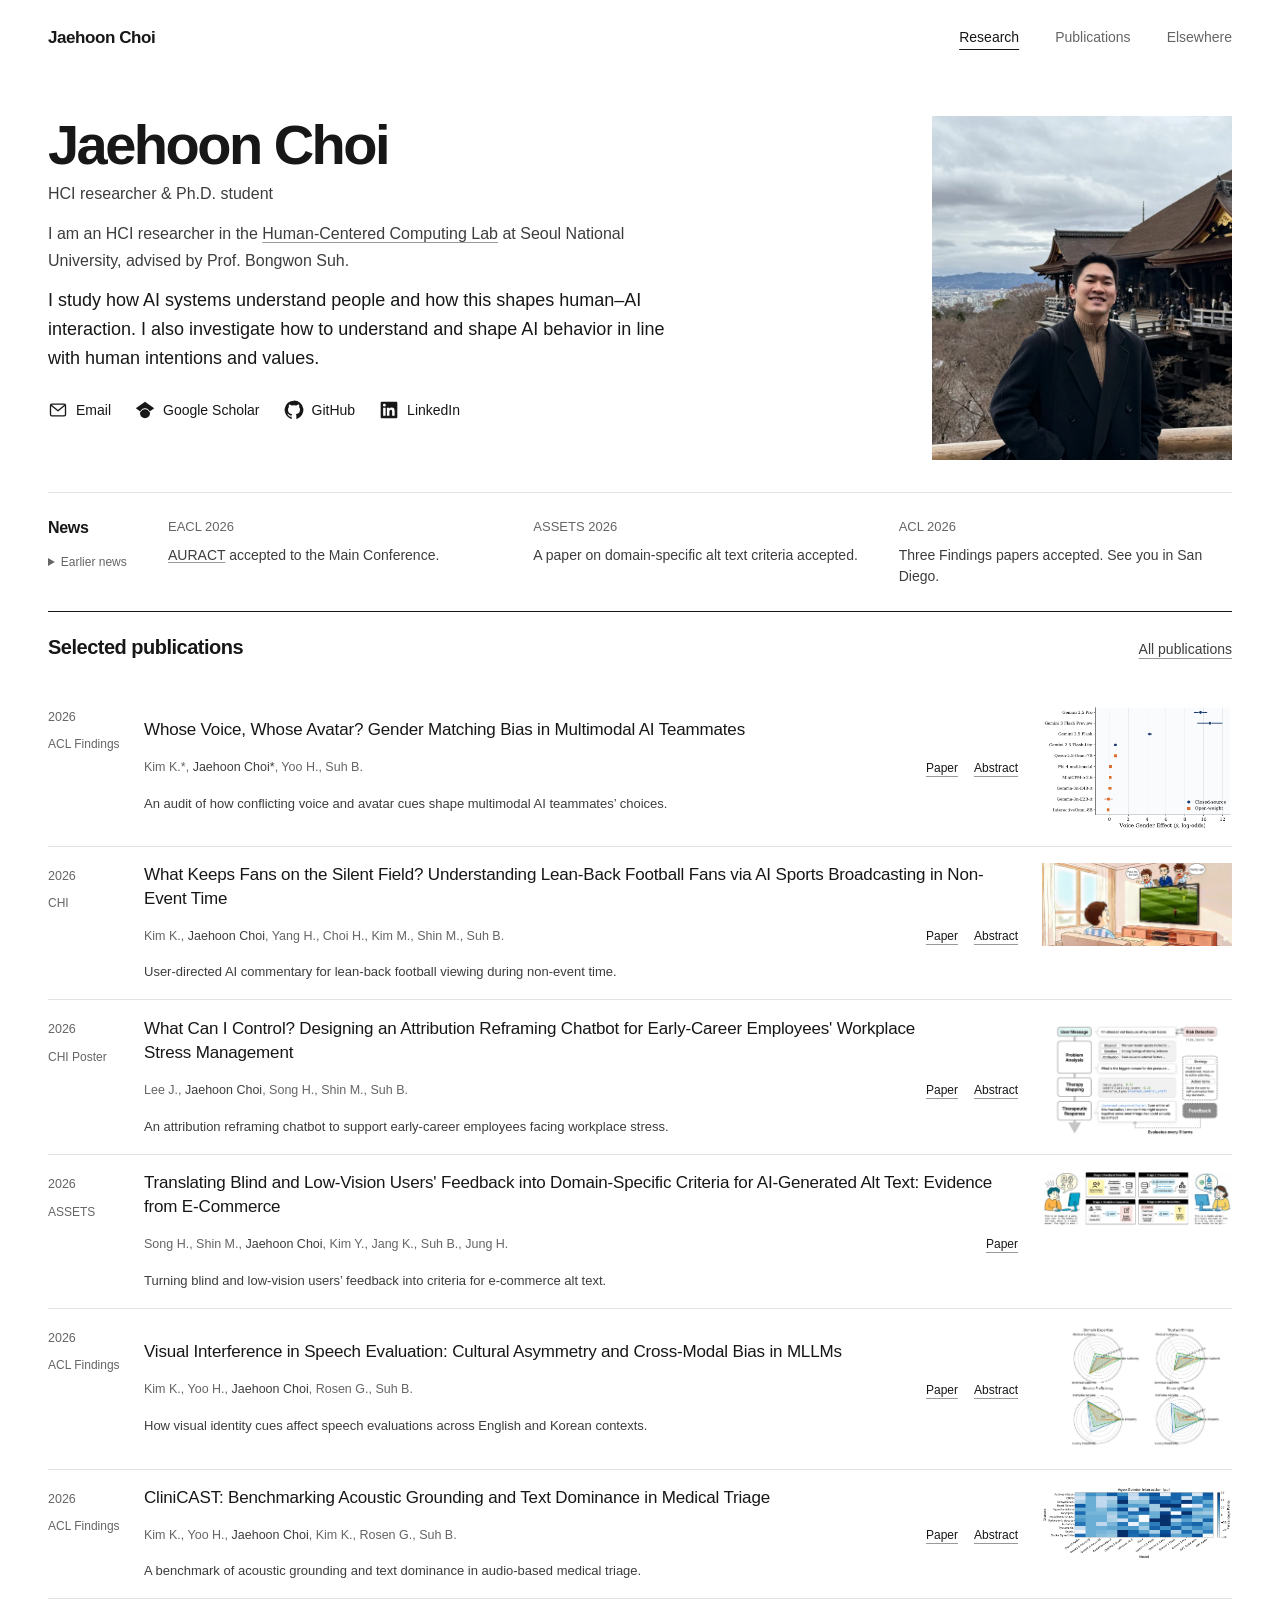
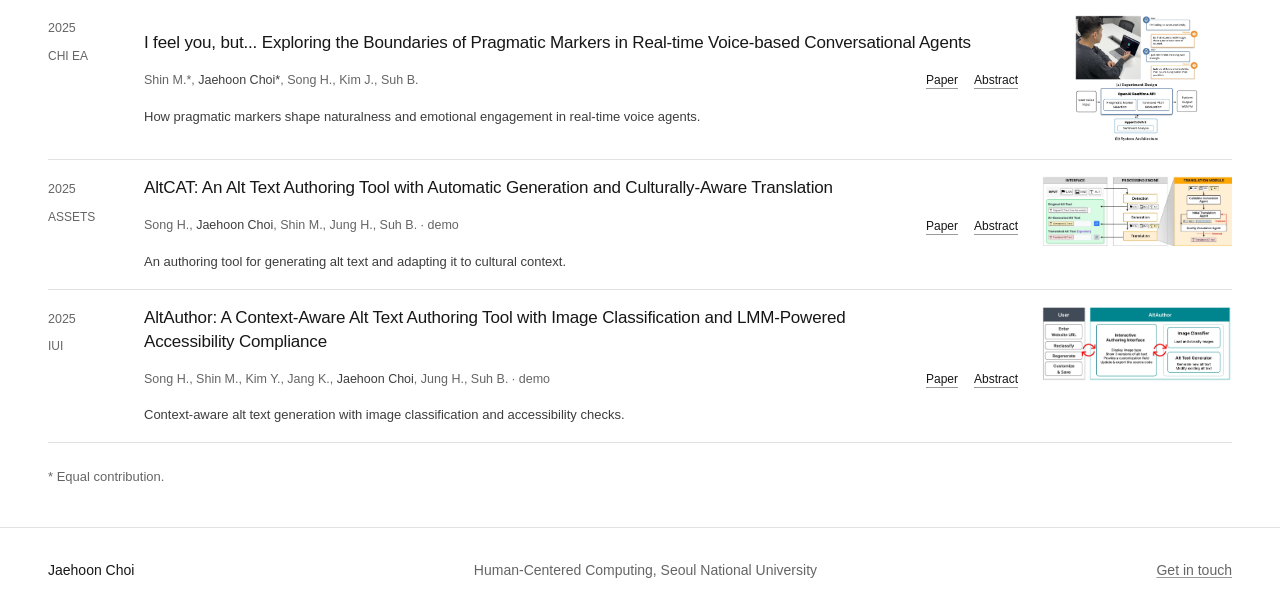
==== commit f0fb79cb: "Redesign research homepage and add AURACT publication" ====
--- a/index.html
+++ b/index.html
@@ -1,1596 +1,150 @@
-<!DOCTYPE html>
-<html lang="en">
+<!doctype html>
+<html lang="en" data-theme="light">
 <head>
-  <meta charset="UTF-8" />
-  <meta name="viewport" content="width=device-width, initial-scale=1.0" />
-  <title>Jaehoon Choi</title>
-  <meta name="description" content="Jaehoon Choi is an HCI researcher and Ph.D. student in Artificial Intelligence at Seoul National University, advised by Prof. Bongwon Suh in the Human-Centered Computing Lab." />
-  <link rel="preconnect" href="https://fonts.googleapis.com" />
-  <link rel="preconnect" href="https://fonts.gstatic.com" crossorigin />
-  <link href="https://fonts.googleapis.com/css2?family=IBM+Plex+Sans:wght@400;500;600;700&family=Newsreader:opsz,wght@6..72,400..700&display=swap" rel="stylesheet" />
-  <script>
-    (() => {
-      const params = new URLSearchParams(window.location.search);
-      const fromUrl = params.get('theme');
-      let fromStorage = '';
-      try {
-        fromStorage = localStorage.getItem('jaehoon-theme-v6') || '';
-      } catch (error) {}
-      document.documentElement.dataset.theme = fromUrl || fromStorage || 'dark';
-    })();
-  </script>
-  <style>
-    :root {
-      color-scheme: light;
-      --page: #f7f7f3;
-      --paper: #ffffff;
-      --ink: #171a1f;
-      --body: #42474d;
-      --muted: #7a828a;
-      --line: rgba(23, 26, 31, 0.13);
-      --blue: #456f8b;
-      --blue-soft: #d9e9f1;
-      --olive: #566b5c;
-      --accent: #627f92;
-      --body-bg: #e9eef0;
-      --page-bg:
-        radial-gradient(circle at 12% 8%, rgba(69, 111, 139, 0.10), transparent 28%),
-        linear-gradient(180deg, #fbfbf8 0%, var(--page) 54%, #f2f4f2 100%);
-      --topbar-color: #252a2f;
-      --rail-bg: rgba(255, 255, 255, 0.38);
-      --portrait-shadow: rgba(35, 44, 49, 0.12);
-      --icon-bg: rgba(255, 255, 255, 0.68);
-      --icon-border: rgba(23, 26, 31, 0.16);
-      --icon-hover-bg: #fff;
-      --toggle-bg: rgba(255, 255, 255, 0.52);
-      --toggle-border: rgba(23, 26, 31, 0.13);
-      --toggle-text: #66717a;
-      --toggle-dot: #456f8b;
-      --toggle-ring: rgba(69, 111, 139, 0.12);
-      --topic-text: #525a61;
-      --work-bg: #fffdfa;
-      --pub-title: #25282b;
-      --pub-meta: #687078;
-      --pub-row-line: rgba(23, 26, 31, 0.10);
-      --pub-row-hover: rgba(217, 233, 241, 0.20);
-      --pub-section-bg: rgba(217, 233, 241, 0.18);
-      --pub-tag-bg: rgba(217, 233, 241, 0.25);
-      --pub-tag-border: rgba(69, 111, 139, 0.18);
-      --pub-action-bg: rgba(255, 255, 255, 0.58);
-      --abstract-bg: rgba(217, 233, 241, 0.18);
-      --link-underline: rgba(69, 111, 139, 0.32);
-      --elsewhere-ink: #183040;
-      --elsewhere-text: #3f515a;
-      --elsewhere-texture:
-        repeating-radial-gradient(circle at 18% 24%, rgba(23, 26, 31, 0.035) 0 0.7px, transparent 0.9px 4px),
-        repeating-linear-gradient(102deg, rgba(255,255,255,0.13) 0 1px, transparent 1px 9px);
-      --elsewhere-bg:
-        radial-gradient(ellipse at 18% 16%, rgba(255, 255, 255, 0.66), transparent 26%),
-        radial-gradient(ellipse at 82% 12%, rgba(255, 255, 255, 0.52), transparent 24%),
-        linear-gradient(180deg, #a9c2cd 0%, #c7dadd 32%, #e7eee9 54%, #e4dccb 100%);
-      --elsewhere-clouds:
-        radial-gradient(ellipse at 18% 12%, rgba(255,255,255,.42), transparent 30%),
-        radial-gradient(ellipse at 72% 16%, rgba(255,255,255,.32), transparent 34%),
-        linear-gradient(180deg, transparent 0 53%, rgba(38, 74, 89, 0.24) 53.2%, rgba(255,255,255,0.0) 54%);
-      --elsewhere-waves:
-        repeating-radial-gradient(ellipse at 50% 0%, rgba(38,74,89,0.13) 0 1px, transparent 2px 24px),
-        linear-gradient(180deg, rgba(38, 74, 89, 0.08), rgba(255,255,255,0));
-      --scene-bg: #fff;
-      --scene-border: rgba(255, 255, 255, 0.9);
-      --scene-shadow: rgba(42, 69, 82, 0.18);
-      --scene-shadow-hover: rgba(36, 65, 80, 0.26);
-      --scene-shadow-expanded: rgba(27, 55, 71, 0.34);
-      --caption-bg: rgba(255, 255, 255, 0.86);
-      --caption-ink: #183040;
-      --note-bg: rgba(255, 255, 255, 0.88);
-      --note-ink: #314b5a;
-      --serif: "Newsreader", "Iowan Old Style", "New York", Georgia, serif;
-      --sans: "IBM Plex Sans", -apple-system, BlinkMacSystemFont, "Helvetica Neue", "Apple SD Gothic Neo", sans-serif;
-      --mono: "IBM Plex Sans", -apple-system, BlinkMacSystemFont, "Helvetica Neue", "Apple SD Gothic Neo", sans-serif;
-      --hand: "Caveat", "Bradley Hand", "Segoe Print", cursive;
-    }
-
-    html[data-theme="dark"] {
-      color-scheme: dark;
-      --page: #0d141b;
-      --paper: #111922;
-      --ink: #eef5f7;
-      --body: #c5d0d6;
-      --muted: #7e929d;
-      --line: rgba(223, 240, 247, 0.14);
-      --blue: #99c8e3;
-      --blue-soft: #213848;
-      --olive: #8ba99a;
-      --accent: #85a9bc;
-      --body-bg: #050a0f;
-      --page-bg:
-        radial-gradient(circle at 12% 8%, rgba(103, 157, 188, 0.15), transparent 31%),
-        linear-gradient(180deg, #0b1118 0%, #0d141b 58%, #081019 100%);
-      --topbar-color: #edf5f7;
-      --rail-bg: rgba(8, 15, 23, 0.62);
-      --portrait-shadow: rgba(0, 0, 0, 0.34);
-      --icon-bg: rgba(255, 255, 255, 0.06);
-      --icon-border: rgba(223, 240, 247, 0.18);
-      --icon-hover-bg: rgba(153, 200, 227, 0.12);
-      --toggle-bg: rgba(7, 15, 23, 0.72);
-      --toggle-border: rgba(223, 240, 247, 0.16);
-      --toggle-text: #aec2cc;
-      --toggle-dot: #99c8e3;
-      --toggle-ring: rgba(153, 200, 227, 0.16);
-      --topic-text: #b4c4cb;
-      --work-bg: linear-gradient(180deg, #101821 0%, #0d161f 100%);
-      --pub-title: #f1f7f9;
-      --pub-meta: #a6b8c1;
-      --pub-row-line: rgba(223, 240, 247, 0.10);
-      --pub-row-hover: rgba(153, 200, 227, 0.065);
-      --pub-section-bg: rgba(153, 200, 227, 0.08);
-      --pub-tag-bg: rgba(153, 200, 227, 0.10);
-      --pub-tag-border: rgba(153, 200, 227, 0.22);
-      --pub-action-bg: rgba(255, 255, 255, 0.04);
-      --abstract-bg: rgba(153, 200, 227, 0.07);
-      --link-underline: rgba(153, 200, 227, 0.45);
-      --elsewhere-ink: #e7f5fb;
-      --elsewhere-text: #b6cbd6;
-      --elsewhere-texture:
-        repeating-radial-gradient(circle at 18% 24%, rgba(255, 255, 255, 0.032) 0 0.7px, transparent 0.9px 4px),
-        repeating-linear-gradient(102deg, rgba(255,255,255,0.025) 0 1px, transparent 1px 9px);
-      --elsewhere-bg:
-        radial-gradient(ellipse at 18% 18%, rgba(116, 166, 197, 0.26), transparent 28%),
-        radial-gradient(ellipse at 82% 10%, rgba(203, 226, 237, 0.16), transparent 24%),
-        linear-gradient(180deg, #07111b 0%, #0b2434 35%, #0c3444 54%, #07151e 78%, #050a0f 100%);
-      --elsewhere-clouds:
-        radial-gradient(ellipse at 22% 14%, rgba(185,218,232,.18), transparent 30%),
-        radial-gradient(ellipse at 72% 16%, rgba(116,166,197,.16), transparent 34%),
-        linear-gradient(180deg, transparent 0 52%, rgba(80, 142, 170, 0.20) 53%, rgba(255,255,255,0.0) 75%);
-      --elsewhere-waves:
-        repeating-radial-gradient(ellipse at 50% 0%, rgba(174,219,236,0.10) 0 1px, transparent 2px 22px),
-        linear-gradient(180deg, rgba(91, 151, 178, 0.22), rgba(5,10,15,0));
-      --scene-bg: #eaf4f8;
-      --scene-border: rgba(228, 242, 248, 0.88);
-      --scene-shadow: rgba(0, 0, 0, 0.36);
-      --scene-shadow-hover: rgba(0, 0, 0, 0.48);
-      --scene-shadow-expanded: rgba(0, 0, 0, 0.56);
-      --caption-bg: rgba(5, 14, 21, 0.74);
-      --caption-ink: #e7f5fb;
-      --note-bg: rgba(5, 14, 21, 0.76);
-      --note-ink: #d4e8ef;
-    }
-
-    * {
-      box-sizing: border-box;
-    }
-
-    body {
-      margin: 0;
-      background: var(--body-bg);
-      color: var(--ink);
-      font-family: var(--sans);
-      -webkit-font-smoothing: antialiased;
-      text-rendering: geometricPrecision;
-      overflow-x: hidden;
-      transition: background 220ms ease, color 220ms ease;
-    }
-
-    html {
-      scroll-behavior: smooth;
-    }
-
-    #home,
-    #publications,
-    #elsewhere {
-      scroll-margin-top: 82px;
-    }
-
-    .page {
-      width: min(1500px, 100%);
-      margin: 0 auto;
-      min-height: 100vh;
-      background: var(--page-bg);
-      transition: background 220ms ease;
-    }
-
-    .topbar {
-      height: 82px;
-      padding: 0 72px;
-      display: flex;
-      align-items: center;
-      justify-content: space-between;
-      border-bottom: 1px solid var(--line);
-      font: 650 14px/1 var(--sans);
-      letter-spacing: 0.005em;
-      color: var(--topbar-color);
-    }
-
-    .nav {
-      display: flex;
-      gap: 34px;
-      align-items: center;
-      color: var(--muted);
-    }
-
-    .nav a {
-      color: inherit;
-      text-decoration: none;
-      transition: color 160ms ease;
-    }
-
-    .nav a:hover,
-    .nav a:focus-visible,
-    .nav a.is-active {
-      color: var(--blue);
-      outline: none;
-    }
-
-    .nav a.is-active {
-      color: var(--ink);
-    }
-
-    [hidden] {
-      display: none !important;
-    }
-
-    .theme-toggle {
-      display: inline-flex;
-      align-items: center;
-      gap: 8px;
-      margin-left: 4px;
-      padding: 6px 8px;
-      border: 1px solid var(--toggle-border);
-      border-radius: 999px;
-      background: var(--toggle-bg);
-      color: var(--toggle-text);
-      font: 700 11px/1 var(--sans);
-      letter-spacing: 0.045em;
-      text-transform: uppercase;
-      cursor: pointer;
-      transition: background 180ms ease, border-color 180ms ease, color 180ms ease;
-    }
-
-    .theme-toggle span {
-      color: inherit !important;
-    }
-
-    .theme-toggle .dot {
-      width: 8px;
-      height: 8px;
-      border-radius: 50%;
-      background: var(--toggle-dot);
-      box-shadow: 0 0 0 3px var(--toggle-ring);
-    }
-
-    .theme-toggle:hover,
-    .theme-toggle:focus-visible {
-      border-color: rgba(69, 111, 139, 0.34);
-      color: var(--ink);
-      outline: none;
-    }
-
-    .hero {
-      display: grid;
-      grid-template-columns: 410px minmax(0, 1fr);
-      min-height: 720px;
-    }
-
-    .hero > *,
-    .section-grid > *,
-    .prose > *,
-    .home-panel > *,
-    .pub-intro > *,
-    .pub-group > * {
-      min-width: 0;
-    }
-
-    .rail {
-      padding: 64px 56px 56px 72px;
-      background: var(--rail-bg);
-    }
-
-    .portrait {
-      width: 270px;
-      height: 360px;
-      object-fit: cover;
-      object-position: 48% 42%;
-      display: block;
-      filter: saturate(0.9) contrast(1.02);
-      box-shadow: 0 18px 48px var(--portrait-shadow);
-    }
-
-    .identity {
-      margin-top: 26px;
-    }
-
-    .name {
-      margin: 0 0 10px;
-      font: 650 28px/1 var(--sans);
-      letter-spacing: -0.04em;
-    }
-
-    .role {
-      margin: 0;
-      color: var(--body);
-      font: 520 15px/1.5 var(--sans);
-      letter-spacing: -0.012em;
-    }
-
-    .icons {
-      display: flex;
-      gap: 10px;
-      margin-top: 24px;
-    }
-
-    .icon {
-      width: 40px;
-      height: 40px;
-      display: grid;
-      place-items: center;
-      border: 1px solid var(--icon-border);
-      border-radius: 50%;
-      background: var(--icon-bg);
-      color: var(--ink);
-      text-decoration: none;
-      transition: transform 180ms ease, border-color 180ms ease, background 180ms ease;
-    }
-
-    .icon:hover {
-      transform: translateY(-2px);
-      border-color: rgba(69, 111, 139, 0.42);
-      background: var(--icon-hover-bg);
-    }
-
-    .icon svg {
-      width: 18px;
-      height: 18px;
-      fill: currentColor;
-    }
-
-    .icon.mail svg {
-      fill: none;
-      stroke: currentColor;
-      stroke-width: 1.8;
-      stroke-linecap: round;
-      stroke-linejoin: round;
-    }
-
-    .small-meta {
-      margin-top: 34px;
-      color: var(--muted);
-      font: 700 11px/1.5 var(--sans);
-      letter-spacing: 0.06em;
-      text-transform: uppercase;
-    }
-
-    .intro {
-      padding: 68px 84px 64px;
-      display: flex;
-      flex-direction: column;
-      justify-content: space-between;
-      min-width: 0;
-    }
-
-    .eyebrow {
-      margin-bottom: 28px;
-      color: var(--olive);
-      font: 600 28px/1.1 var(--hand);
-      letter-spacing: 0;
-      text-transform: none;
-    }
-
-    .intro h1 {
-      margin: 0;
-      max-width: 920px;
-      color: var(--ink);
-      font: 540 58px/1.04 var(--serif);
-      letter-spacing: -0.028em;
-    }
-
-    .intro h1 em {
-      display: inline-block;
-      color: var(--body);
-      font-style: italic;
-      font-weight: 430;
-      border-bottom: 1px solid var(--body);
-      transform: rotate(-1deg);
-    }
-
-    .inline-times {
-      display: inline-block;
-      color: var(--blue);
-      animation: h-spin 14s linear infinite;
-      transform-origin: 50% 54%;
-    }
-
-    .headline-pair {
-      white-space: nowrap;
-    }
-
-    .thesis {
-      margin: 26px 0 0;
-      max-width: 700px;
-      color: var(--ink);
-      font: 600 23px/1.3 var(--sans);
-      letter-spacing: -0.026em;
-    }
-
-    .prose {
-      margin-top: 32px;
-      display: grid;
-      grid-template-columns: minmax(0, 1fr) minmax(0, 1fr);
-      gap: 36px;
-      max-width: 780px;
-    }
-
-    .prose p {
-      margin: 0;
-      color: var(--body);
-      font: 430 19px/1.58 var(--serif);
-      letter-spacing: -0.008em;
-    }
-
-    .prose p:first-child {
-      grid-column: 1 / -1;
-      max-width: 760px;
-    }
-
-    .prose b {
-      color: var(--ink);
-      font-weight: 620;
-    }
-
-    .text-link {
-      color: inherit;
-      font-weight: 620;
-      text-decoration: underline;
-      text-decoration-color: var(--link-underline);
-      text-underline-offset: 3px;
-      text-decoration-thickness: 1px;
-      transition: text-decoration-color 160ms ease, color 160ms ease;
-    }
-
-    .text-link:hover {
-      color: var(--blue);
-      text-decoration-color: currentColor;
-    }
-
-    .home-panel {
-      margin-top: 52px;
-      display: grid;
-      grid-template-columns: minmax(0, 1fr) 250px;
-      gap: 32px;
-      max-width: 780px;
-    }
-
-    .updates,
-    .thread-note {
-      padding-top: 0;
-    }
-
-    .panel-label {
-      display: block;
-      margin-bottom: 14px;
-      color: var(--blue);
-      font: 700 11px/1 var(--sans);
-      letter-spacing: 0.06em;
-      text-transform: uppercase;
-    }
-
-    .update-list {
-      display: grid;
-      grid-template-columns: max-content minmax(0, 1fr);
-      column-gap: 30px;
-      row-gap: 18px;
-      align-items: baseline;
-    }
-
-    .update-item {
-      display: contents;
-    }
-
-    .update-year {
-      color: var(--muted);
-      font: 700 11px/1.35 var(--sans);
-      letter-spacing: 0.055em;
-      text-transform: uppercase;
-    }
-
-    .update-text {
-      color: var(--topic-text);
-      font: 520 14px/1.48 var(--sans);
-      letter-spacing: -0.01em;
-    }
-
-    .thread-note {
-      min-height: 180px;
-    }
-
-    .thread-note-title {
-      margin: 18px 0 20px;
-      color: var(--olive);
-      font: 600 24px/1.15 var(--hand);
-      letter-spacing: 0;
-      transform: rotate(-1.5deg);
-    }
-
-    body[data-view="home"] .topbar {
-      border-bottom-color: transparent;
-    }
-
-    .thread-copy {
-      color: var(--body);
-      font: 520 16px/1.5 var(--serif);
-      letter-spacing: -0.006em;
-    }
-
-    @keyframes h-spin {
-      from { transform: rotate(0deg); }
-      to { transform: rotate(360deg); }
-    }
-
-    .work {
-      padding: 82px 72px 88px;
-      border-bottom: 1px solid var(--line);
-      background: var(--work-bg);
-    }
-
-    .section-grid {
-      display: grid;
-      grid-template-columns: 300px minmax(0, 1fr);
-      gap: 72px;
-    }
-
-    .work .section-grid {
-      grid-template-columns: 180px minmax(0, 1fr);
-      gap: 56px;
-    }
-
-    .kicker {
-      margin-top: 10px;
-      color: var(--muted);
-      font: 700 12px/1 var(--sans);
-      letter-spacing: 0.07em;
-      text-transform: uppercase;
-    }
-
-    .publication-index {
-      position: sticky;
-      top: 104px;
-      align-self: start;
-      padding-top: 2px;
-    }
-
-    .year-index {
-      display: grid;
-      gap: 0;
-      margin-top: 28px;
-      padding-left: 16px;
-      border-left: 1px solid var(--line);
-    }
-
-    .year-index a {
-      display: flex;
-      align-items: baseline;
-      justify-content: space-between;
-      gap: 12px;
-      width: 112px;
-      padding: 10px 0;
-      color: var(--muted);
-      text-decoration: none;
-      border-bottom: 1px solid rgba(223, 240, 247, 0.06);
-      transition: color 160ms ease, transform 160ms ease;
-    }
-
-    html[data-theme="light"] .year-index a {
-      border-bottom-color: rgba(23, 26, 31, 0.07);
-    }
-
-    .year-index a:hover,
-    .year-index a:focus-visible {
-      color: var(--blue);
-      transform: translateX(3px);
-      outline: none;
-    }
-
-    .year-index span {
-      font: 650 18px/1 var(--sans);
-      letter-spacing: -0.03em;
-    }
-
-    .year-index small {
-      font: 700 10px/1 var(--sans);
-      letter-spacing: 0.055em;
-      text-transform: uppercase;
-    }
-
-    .section-title {
-      margin: 0 0 32px;
-      max-width: 720px;
-      color: var(--ink);
-      font: 630 40px/1.06 var(--sans);
-      letter-spacing: -0.05em;
-    }
-
-    .pub-intro {
-      display: flex;
-      justify-content: flex-start;
-      margin: 0 0 28px;
-      max-width: 930px;
-    }
-
-    .pub-stats {
-      display: grid;
-      grid-template-columns: 1fr 1fr;
-      gap: 12px;
-      width: 230px;
-    }
-
-    .pub-stat {
-      padding-top: 12px;
-      border-top: 1px solid var(--line);
-    }
-
-    .pub-stat b {
-      display: block;
-      color: var(--blue);
-      font: 650 28px/1 var(--sans);
-      letter-spacing: -0.04em;
-      margin-bottom: 6px;
-    }
-
-    .pub-stat span {
-      color: var(--muted);
-      font: 700 11px/1.25 var(--sans);
-      letter-spacing: 0.055em;
-      text-transform: uppercase;
-    }
-
-    .pub-table {
-      --pub-year-col: 118px;
-      --pub-col-gap: 28px;
-      border-top: 1px solid var(--line);
-      max-width: 980px;
-      min-width: 0;
-    }
-
-    .pub-filters {
-      display: flex;
-      flex-wrap: wrap;
-      gap: 8px;
-      max-width: 980px;
-      margin: 0 0 32px;
-    }
-
-    .pub-filters button {
-      appearance: none;
-      height: 30px;
-      padding: 0 11px;
-      border: 1px solid var(--pub-tag-border);
-      background: var(--pub-action-bg);
-      color: var(--muted);
-      font: 700 11px/1 var(--sans);
-      letter-spacing: 0.045em;
-      text-transform: uppercase;
-      cursor: pointer;
-      transition: color 160ms ease, border-color 160ms ease, background 160ms ease;
-    }
-
-    .pub-filters button:hover,
-    .pub-filters button.is-active {
-      color: var(--blue);
-      border-color: rgba(69, 111, 139, 0.42);
-      background: var(--abstract-bg);
-    }
-
-    .pub-list-label {
-      display: flex;
-      align-items: baseline;
-      justify-content: space-between;
-      gap: 18px;
-      padding: 15px 0;
-      border-bottom: 1px solid var(--line);
-      color: var(--blue);
-      background: var(--pub-section-bg);
-    }
-
-    .pub-list-label b {
-      padding-left: calc(var(--pub-year-col) + var(--pub-col-gap));
-      font: 700 12px/1 var(--sans);
-      letter-spacing: 0.065em;
-      text-transform: uppercase;
-    }
-
-    .pub-list-label span {
-      padding-right: 18px;
-      color: var(--muted);
-      font: 700 11px/1 var(--sans);
-      letter-spacing: 0.055em;
-      text-transform: uppercase;
-    }
-
-    .pub-group {
-      display: grid;
-      grid-template-columns: var(--pub-year-col) minmax(0, 1fr);
-      gap: var(--pub-col-gap);
-      border-bottom: 1px solid var(--line);
-      scroll-margin-top: 110px;
-    }
-
-    .pub-year {
-      padding-top: 22px;
-      color: var(--blue);
-      font: 650 24px/1 var(--sans);
-      letter-spacing: -0.03em;
-    }
-
-    .pub-row {
-      display: grid;
-      grid-template-columns: minmax(0, 1fr) 120px;
-      gap: 28px;
-      padding: 20px 0;
-      border-bottom: 1px solid var(--pub-row-line);
-      align-items: start;
-      transition: background 160ms ease;
-    }
-
-    .pub-row:hover {
-      background: var(--pub-row-hover);
-    }
-
-    .pub-row:last-child {
-      border-bottom: none;
-    }
-
-    .pub-row.is-filtered-out,
-    .pub-group.is-filtered-out,
-    .pub-list-label.is-filtered-out {
-      display: none;
-    }
-
-    .pub-row > div {
-      min-width: 0;
-    }
-
-    .pub-title {
-      color: var(--pub-title);
-      font: 520 18px/1.34 var(--serif);
-      letter-spacing: -0.01em;
-    }
-
-    .pub-title a {
-      color: inherit;
-      text-decoration: none;
-      transition: color 160ms ease;
-    }
-
-    .pub-title a:hover {
-      color: var(--blue);
-    }
-
-    .pub-meta {
-      margin-top: 8px;
-      color: var(--pub-meta);
-      font: 520 13px/1.45 var(--sans);
-      letter-spacing: -0.004em;
-    }
-
-    .pub-meta strong {
-      color: var(--ink);
-      font-weight: 650;
-    }
-
-    .pub-equal {
-      margin-top: 4px;
-      color: var(--muted);
-      font: 650 11px/1.25 var(--sans);
-      letter-spacing: 0.055em;
-      text-transform: uppercase;
-    }
-
-    .pub-venue {
-      color: var(--muted);
-      font: 700 11px/1.25 var(--sans);
-      letter-spacing: 0.055em;
-      text-transform: uppercase;
-      text-align: right;
-      padding: 4px 18px 0 0;
-    }
-
-    .pub-actions {
-      display: flex;
-      align-items: center;
-      gap: 8px;
-      margin-top: 12px;
-      flex-wrap: wrap;
-    }
-
-    .abstract-toggle {
-      display: inline-flex;
-      align-items: center;
-      height: 26px;
-      padding: 0 9px;
-      border: 1px solid var(--pub-tag-border);
-      background: var(--pub-action-bg);
-      color: var(--blue);
-      font: 700 10px/1 var(--sans);
-      letter-spacing: 0.05em;
-      text-transform: uppercase;
-      text-decoration: none;
-      cursor: pointer;
-    }
-
-    .abstract-toggle {
-      font-family: var(--sans);
-    }
-
-    .abstract-toggle:hover,
-    .abstract-toggle[aria-expanded="true"] {
-      border-color: rgba(69, 111, 139, 0.42);
-      background: var(--abstract-bg);
-    }
-
-    .abstract-panel {
-      max-width: 680px;
-      max-height: 0;
-      margin-top: 0;
-      padding: 0 16px;
-      overflow: hidden;
-      opacity: 0;
-      border-left: 2px solid var(--pub-tag-border);
-      color: var(--body);
-      background: var(--abstract-bg);
-      font: 430 15px/1.52 var(--serif);
-      letter-spacing: -0.004em;
-      transition: max-height 220ms ease, margin-top 220ms ease, padding 220ms ease, opacity 160ms ease;
-    }
-
-    .pub-row.is-open .abstract-panel {
-      max-height: 620px;
-      margin-top: 12px;
-      padding: 13px 16px 14px;
-      opacity: 1;
-    }
-
-    .elsewhere {
-      position: relative;
-      min-height: 1180px;
-      padding: 86px 72px 96px;
-      overflow: hidden;
-      color: var(--elsewhere-ink);
-      background: var(--elsewhere-texture), var(--elsewhere-bg);
-    }
-
-    .elsewhere::before {
-      content: "";
-      position: absolute;
-      left: 0;
-      right: 0;
-      top: 248px;
-      height: 430px;
-      background: var(--elsewhere-clouds);
-      filter: blur(18px);
-      pointer-events: none;
-    }
-
-    .elsewhere::after {
-      content: "";
-      position: absolute;
-      left: 0;
-      right: 0;
-      top: 610px;
-      height: 180px;
-      background: var(--elsewhere-waves);
-      opacity: 0.6;
-      pointer-events: none;
-    }
-
-    .elsewhere .section-grid,
-    .photo-board {
-      position: relative;
-      z-index: 1;
-    }
-
-    .elsewhere .section-title {
-      color: var(--elsewhere-ink);
-      max-width: 760px;
-      margin-bottom: 20px;
-    }
-
-    .elsewhere-text {
-      max-width: 620px;
-      color: var(--elsewhere-text);
-      font: 520 18px/1.62 var(--sans);
-      letter-spacing: -0.012em;
-      margin: 0;
-    }
-
-    .elsewhere-controls {
-      position: relative;
-      z-index: 2;
-      display: inline-flex;
-      gap: 8px;
-      margin-top: 24px;
-      padding: 5px;
-      border: 1px solid rgba(24, 48, 64, 0.16);
-      background: rgba(255, 255, 255, 0.32);
-      backdrop-filter: blur(10px);
-    }
-
-    .elsewhere-controls button {
-      appearance: none;
-      border: 0;
-      min-width: 36px;
-      height: 26px;
-      padding: 0 10px;
-      background: transparent;
-      color: var(--elsewhere-text);
-      font: 700 11px/1 var(--sans);
-      letter-spacing: 0.055em;
-      cursor: pointer;
-    }
-
-    .elsewhere-controls button.is-active {
-      background: rgba(255, 255, 255, 0.72);
-      color: var(--elsewhere-ink);
-    }
-
-    .elsewhere-progress {
-      position: relative;
-      z-index: 2;
-      width: 92px;
-      height: 1px;
-      margin-top: 10px;
-      overflow: hidden;
-      background: rgba(24, 48, 64, 0.16);
-    }
-
-    .elsewhere-progress::after {
-      content: "";
-      position: absolute;
-      inset: 0;
-      transform-origin: left center;
-      transform: scaleX(0);
-      background: var(--elsewhere-ink);
-      animation: photo-progress 8s linear infinite;
-    }
-
-    .elsewhere.is-paused .elsewhere-progress::after,
-    .elsewhere[data-locked="true"] .elsewhere-progress::after {
-      animation-play-state: paused;
-    }
-
-    .elsewhere.is-resetting .elsewhere-progress::after {
-      animation: none;
-    }
-
-    @keyframes photo-progress {
-      from { transform: scaleX(0); }
-      to { transform: scaleX(1); }
-    }
-
-    .photo-board {
-      position: relative;
-      height: 780px;
-      margin-top: 60px;
-    }
-
-    .photo-set {
-      position: absolute;
-      inset: 0;
-      opacity: 0;
-      pointer-events: none;
-      transform: translateY(18px) scale(0.992);
-      transition: opacity 420ms ease, transform 520ms cubic-bezier(.2,.7,.2,1);
-    }
-
-    .photo-set.is-active {
-      opacity: 1;
-      pointer-events: auto;
-      transform: translateY(0) scale(1);
-    }
-
-    @keyframes photo-float {
-      0%, 100% { translate: 0 0; }
-      50% { translate: 0 var(--float-y, -10px); }
-    }
-
-    .scene {
-      position: absolute;
-      overflow: hidden;
-      background: var(--scene-bg);
-      border: 8px solid var(--scene-border);
-      box-shadow: 0 22px 54px var(--scene-shadow);
-      cursor: zoom-in;
-      z-index: var(--z, 1);
-      transform: rotate(var(--tilt, 0deg)) translate3d(0, 0, 0) scale(1);
-      transform-origin: center;
-      transition:
-        opacity 260ms ease,
-        filter 260ms ease,
-        box-shadow 320ms cubic-bezier(.2,.7,.2,1),
-        transform 420ms cubic-bezier(.2,.7,.2,1);
-      animation: photo-float var(--float-speed, 8s) ease-in-out infinite;
-      will-change: transform, translate;
-    }
-
-    .scene:nth-child(2) { animation-delay: -1.7s; }
-    .scene:nth-child(3) { animation-delay: -3.2s; }
-    .scene:nth-child(4) { animation-delay: -4.6s; }
-    .scene:nth-child(5) { animation-delay: -2.4s; }
-    .scene:nth-child(6) { animation-delay: -5.1s; }
-
-    .scene:hover,
-    .scene:focus-visible {
-      z-index: 30;
-      transform: rotate(var(--tilt, 0deg)) translate3d(0, -14px, 0) scale(1.055);
-      box-shadow: 0 34px 82px var(--scene-shadow-hover);
-      animation-play-state: paused;
-      outline: none;
-    }
-
-    .photo-board.has-expanded .scene:not(.is-expanded) {
-      opacity: 0.34;
-      filter: saturate(0.75) blur(1px);
-    }
-
-    .scene.is-expanded {
-      cursor: zoom-out;
-      z-index: 80;
-      opacity: 1;
-      filter: none;
-      animation: none;
-      transform:
-        translate3d(var(--focus-x, 0px), var(--focus-y, 0px), 0)
-        rotate(0deg)
-        scale(var(--focus-scale, 1.28));
-      box-shadow: 0 42px 110px var(--scene-shadow-expanded);
-    }
-
-    .scene img {
-      width: 100%;
-      height: 100%;
-      object-fit: cover;
-      object-position: var(--object-position, center);
-      display: block;
-      filter: saturate(0.92) contrast(1.02);
-    }
-
-    .hero-scene {
-      left: 24px;
-      top: 132px;
-      width: 424px;
-      height: 492px;
-      --z: 2;
-      --float-y: -12px;
-      --float-speed: 9s;
-    }
-
-    .conference-scene {
-      left: 520px;
-      top: 28px;
-      width: 358px;
-      height: 258px;
-      --tilt: -1.4deg;
-      --z: 4;
-      --float-y: -9px;
-      --float-speed: 7.6s;
-    }
-
-    .travel-scene {
-      right: 54px;
-      top: 122px;
-      width: 300px;
-      height: 382px;
-      --tilt: 1.5deg;
-      --z: 3;
-      --float-y: -13px;
-      --float-speed: 8.4s;
-    }
-
-    .bench-scene {
-      left: 554px;
-      top: 356px;
-      width: 424px;
-      height: 282px;
-      --tilt: 0.8deg;
-      --z: 5;
-      --float-y: -8px;
-      --float-speed: 9.4s;
-    }
-
-    .tiny-scene {
-      right: 218px;
-      bottom: 92px;
-      width: 154px;
-      height: 198px;
-      --tilt: -2deg;
-      --z: 7;
-      --float-y: -7px;
-      --float-speed: 7.2s;
-    }
-
-    .training-scene {
-      left: 352px;
-      bottom: 64px;
-      width: 224px;
-      height: 270px;
-      --tilt: 2.4deg;
-      --z: 8;
-      --float-y: -11px;
-      --float-speed: 8.8s;
-    }
-
-    .photo-set[data-photo-set="1"] .conference-scene {
-      --object-position: center 12%;
-    }
-
-    .photo-set[data-photo-set="1"] .travel-scene {
-      --object-position: center 35%;
-    }
-
-    .photo-set[data-photo-set="1"] .bench-scene {
-      --object-position: center 45%;
-    }
-
-    .caption {
-      position: absolute;
-      left: 12px;
-      top: 12px;
-      padding: 7px 9px;
-      background: var(--caption-bg);
-      color: var(--caption-ink);
-      font: 700 10px/1 var(--sans);
-      letter-spacing: 0.06em;
-      text-transform: uppercase;
-    }
-
-    .elsewhere-line {
-      position: relative;
-      z-index: 1;
-      max-width: 980px;
-      margin: 8px auto 0;
-      padding-top: 18px;
-      border-top: 1px solid rgba(24, 48, 64, 0.16);
-      color: var(--elsewhere-text);
-      font: 560 15px/1.45 var(--serif);
-      letter-spacing: -0.006em;
-      text-align: right;
-    }
-
-    .site-note {
-      min-height: 112px;
-      padding: 34px 72px 48px;
-      display: flex;
-      justify-content: flex-end;
-      color: var(--muted);
-      background: transparent;
-      font: 430 17px/1.45 var(--serif);
-      letter-spacing: -0.006em;
-      text-align: right;
-    }
-
-    .site-note span {
-      max-width: 360px;
-    }
-
-    @media (prefers-reduced-motion: reduce) {
-      .scene,
-      .inline-times,
-      .elsewhere-progress::after {
-        animation: none;
-        transition: none;
-      }
-    }
-
-    @media (max-width: 900px) {
-      .topbar {
-        height: auto;
-        min-height: 76px;
-        padding: 18px 22px;
-        flex-direction: column;
-        align-items: flex-start;
-        gap: 16px;
-      }
-
-      .nav {
-        width: 100%;
-        flex-wrap: wrap;
-        justify-content: flex-start;
-        gap: 12px;
-      }
-
-      .hero,
-      .section-grid {
-        grid-template-columns: 1fr;
-      }
-
-      .work .section-grid,
-      .elsewhere .section-grid {
-        grid-template-columns: 1fr;
-      }
-
-      .hero {
-        min-height: 0;
-      }
-
-      .rail,
-      .intro,
-      .work,
-      .elsewhere {
-        padding-left: 22px;
-        padding-right: 22px;
-      }
-
-      .work {
-        --content-width: calc(100vw - 44px);
-        overflow-x: hidden;
-      }
-
-      .rail {
-        border-right: 0;
-        border-bottom: 0;
-        padding-top: 34px;
-        padding-bottom: 34px;
-      }
-
-      .portrait {
-        width: min(270px, 100%);
-        height: 340px;
-      }
-
-      .intro {
-        padding-top: 42px;
-        padding-bottom: 48px;
-      }
-
-      .intro h1 {
-        font-size: 42px;
-      }
-
-      .thesis {
-        font-size: 22px;
-      }
-
-      .prose,
-      .pub-intro {
-        grid-template-columns: 1fr;
-      }
-
-      .home-panel {
-        grid-template-columns: 1fr;
-      }
-
-      .section-title,
-      .thesis,
-      .prose,
-      .prose p,
-      .home-panel,
-      .update-text,
-      .thread-copy,
-      .pub-intro,
-      .pub-filters,
-      .pub-table,
-      .pub-group,
-      .pub-row,
-      .pub-row > div,
-      .pub-title,
-      .pub-meta,
-      .pub-equal {
-        max-width: calc(100vw - 44px);
-        overflow-wrap: break-word;
-      }
-
-      .section-grid {
-        gap: 24px;
-      }
-
-      .publication-index {
-        position: static;
-        padding-top: 0;
-      }
-
-      .work .section-grid,
-      .work .section-grid > *,
-      .work .section-grid > div,
-      .pub-intro,
-      .pub-filters,
-      .pub-table,
-      .pub-group,
-      .pub-list-label,
-      .pub-group > div,
-      .pub-row,
-      .abstract-panel {
-        width: var(--content-width);
-        min-width: 0;
-        max-width: var(--content-width);
-      }
-
-      .pub-group > *,
-      .pub-row > *,
-      .pub-title,
-      .pub-meta,
-      .pub-equal {
-        width: 100%;
-        min-width: 0;
-        max-width: 100%;
-      }
-
-      .year-index {
-        display: flex;
-        flex-wrap: wrap;
-        gap: 8px;
-        margin-top: 16px;
-        padding-left: 0;
-        border-left: 0;
-      }
-
-      .year-index a {
-        width: auto;
-        padding: 8px 10px;
-        border: 1px solid var(--line);
-      }
-
-      .year-index a:hover,
-      .year-index a:focus-visible {
-        transform: none;
-      }
-
-      .pub-group,
-      .pub-row {
-        grid-template-columns: 1fr;
-      }
-
-      .pub-group,
-      .pub-row {
-        display: block;
-      }
-
-      .pub-row {
-        gap: 10px;
-      }
-
-      .pub-table {
-        max-width: 100%;
-      }
-
-      .pub-filters {
-        margin-top: 0;
-      }
-
-      .pub-list-label {
-        align-items: flex-start;
-        gap: 12px;
-      }
-
-      .pub-list-label b {
-        padding-left: 14px;
-      }
-
-      .pub-list-label span {
-        display: none;
-      }
-
-      .pub-year {
-        padding-top: 24px;
-      }
-
-      .pub-title,
-      .pub-title a,
-      .pub-meta,
-      .pub-equal {
-        display: block;
-        width: var(--content-width);
-        max-width: var(--content-width);
-        overflow-wrap: anywhere;
-        word-break: normal;
-      }
-
-      .pub-venue {
-        text-align: left;
-        padding-top: 0;
-      }
-
-      .elsewhere {
-        min-height: 1120px;
-      }
-
-      .photo-board {
-        height: 880px;
-        margin-top: 36px;
-      }
-
-      .hero-scene {
-        left: 0;
-        top: 80px;
-        width: min(82vw, 320px);
-        height: 388px;
-      }
-
-      .conference-scene {
-        left: auto;
-        right: 0;
-        top: 0;
-        width: min(58vw, 250px);
-        height: 184px;
-      }
-
-      .travel-scene {
-        right: 4px;
-        top: 272px;
-        width: min(48vw, 210px);
-        height: 286px;
-      }
-
-      .bench-scene {
-        left: 22px;
-        top: 546px;
-        width: min(74vw, 330px);
-        height: 220px;
-      }
-
-      .training-scene {
-        left: auto;
-        right: 12px;
-        bottom: 20px;
-        width: 154px;
-        height: 192px;
-      }
-
-      .tiny-scene {
-        right: auto;
-        left: 0;
-        bottom: 0;
-        width: 126px;
-        height: 164px;
-      }
-
-      .site-note {
-        min-height: 88px;
-        padding: 28px 22px 36px;
-        justify-content: flex-start;
-        text-align: left;
-      }
-
-    }
-
-    @media (max-width: 520px) {
-      .work {
-        --content-width: min(calc(100vw - 44px), 320px);
-      }
-
-      .intro h1,
-      .section-title,
-      .thesis,
-      .prose,
-      .prose p,
-      .home-panel,
-      .updates,
-      .thread-note,
-      .pub-intro,
-      .pub-stats,
-      .pub-filters,
-      .pub-table,
-      .pub-group,
-      .pub-row,
-      .pub-row > div,
-      .pub-title,
-      .pub-meta,
-      .pub-equal {
-        max-width: calc(100vw - 44px);
-      }
-    }
-  </style>
+  <meta charset="utf-8">
+  <meta name="viewport" content="width=device-width, initial-scale=1">
+  <meta name="description" content="Jaehoon Choi is an HCI researcher and Ph.D. student at Seoul National University, studying people and AI.">
+  <meta name="theme-color" content="#ffffff">
+  <title>Jaehoon Choi, HCI researcher</title>
+  <link rel="stylesheet" href="type-refinement.css?v=paper-font-2">
+  <noscript><style>
+  /* Hallmark · no-script access: every research and photo view stays readable */
+  [data-view-panel][hidden] { display: block !important; }
+  .publication-page { display: block !important; }
+  .abstract-panel { display: block !important; }
+  .pub-filters, .gallery-filters, .theme-toggle, .abstract-toggle { display: none !important; }
+  </style></noscript>
 </head>
 <body>
-  <main class="page">
-    <header class="topbar">
-      <div>Jaehoon Choi</div>
-      <nav class="nav" aria-label="Primary">
-        <a class="is-active" href="#home" data-view-target="home">Home</a>
-        <a href="#publications" data-view-target="publications">Publications</a>
-        <a href="#elsewhere" data-view-target="elsewhere">Elsewhere</a>
-        <button class="theme-toggle" type="button" aria-label="Switch to dark mode">
-          <span class="dot" aria-hidden="true"></span>
-          <span data-theme-label>Dark</span>
-        </button>
-      </nav>
-    </header>
-
-    <section class="hero" id="home" data-view-panel="home">
-      <aside class="rail">
-        <img class="portrait" src="assets/photo-kyoto.jpeg" alt="Jaehoon Choi" />
-        <div class="identity">
-          <h2 class="name">Jaehoon Choi</h2>
-          <p class="role">
-            Ph.D. student<br />
-            Seoul National University<br />
-            <a class="text-link" href="https://snuhcc.github.io" target="_blank" rel="noreferrer">Human-Centered Computing Lab</a>
-          </p>
-          <div class="icons">
-            <a class="icon" href="https://github.com/halfhoon" target="_blank" rel="noreferrer" aria-label="GitHub" title="GitHub"><svg viewBox="0 0 24 24"><path d="M12 2a10 10 0 0 0-3.16 19.49c.5.09.68-.22.68-.48v-1.7c-2.78.6-3.37-1.18-3.37-1.18-.45-1.15-1.1-1.46-1.1-1.46-.9-.62.07-.61.07-.61 1 .07 1.53 1.03 1.53 1.03.89 1.52 2.34 1.08 2.9.83.09-.64.35-1.08.63-1.33-2.22-.25-4.55-1.11-4.55-4.94 0-1.09.39-1.99 1.03-2.69-.1-.25-.45-1.27.1-2.65 0 0 .84-.27 2.75 1.03A9.5 9.5 0 0 1 12 6c.85 0 1.7.11 2.5.34 1.9-1.3 2.74-1.03 2.74-1.03.55 1.38.2 2.4.1 2.65.64.7 1.03 1.6 1.03 2.69 0 3.84-2.34 4.68-4.57 4.93.36.31.68.92.68 1.86v2.76c0 .27.18.58.69.48A10 10 0 0 0 12 2Z"/></svg></a>
-            <a class="icon" href="https://scholar.google.com/citations?user=P-nJLYoAAAAJ&hl=ko&oi=sra" target="_blank" rel="noreferrer" aria-label="Google Scholar" title="Google Scholar"><svg viewBox="0 0 24 24"><path d="M12 3 1.8 10.4 12 18l10.2-7.6L12 3Zm0 13.1-6.9-5.1L12 6l6.9 5-6.9 5.1Z"/><path d="M6.4 15.6c.5 2.7 2.8 4.7 5.6 4.7s5.1-2 5.6-4.7L12 19.8l-5.6-4.2Z"/></svg></a>
-            <a class="icon mail" href="mailto:hoon95@snu.ac.kr" aria-label="Email" title="Email"><svg viewBox="0 0 24 24"><rect x="3.5" y="5.5" width="17" height="13" rx="2"/><path d="m4.5 7 7.5 6 7.5-6"/></svg></a>
-            <a class="icon" href="https://www.linkedin.com/in/jaehoon-choi-9299b7343/" target="_blank" rel="noreferrer" aria-label="LinkedIn" title="LinkedIn"><svg viewBox="0 0 24 24"><path d="M4.98 3.5a2.5 2.5 0 1 0 0 5 2.5 2.5 0 0 0 0-5ZM3 9.8h4v10.7H3V9.8Zm6.2 0H13v1.46h.05c.53-.95 1.82-1.95 3.75-1.95 4 0 4.74 2.63 4.74 6.05v5.14h-4v-4.56c0-1.09-.02-2.49-1.52-2.49-1.52 0-1.75 1.19-1.75 2.41v4.64h-4V9.8Z"/></svg></a>
-          </div>
-          <div class="small-meta">Seoul · HCI · Multimodal AI · Accessibility</div>
+  <a class="skip-link" href="#main">Skip to content</a>
+  <header class="site-header container">
+    <a class="wordmark" href="#home" data-view-target="home">Jaehoon Choi</a>
+    <nav class="site-nav" aria-label="Primary">
+      <a href="#home" data-view-target="home" class="is-active">Research</a>
+      <a href="#publications" data-view-target="publications">Publications</a>
+      <a href="#elsewhere" data-view-target="elsewhere">Elsewhere</a>
+    </nav>
+  </header>
+  <main id="main">
+    <article id="home" data-view-panel="home">
+      <section class="hero compact-profile profile-revision container" aria-label="Profile and recent news">
+        <figure class="profile">
+          <img src="assets/profile-kyoto-p3.webp" alt="Jaehoon Choi in Kyoto" width="1200" height="900" class="portrait" fetchpriority="high" decoding="async">
+        </figure>
+        <div class="introduction"><h1>Jaehoon Choi</h1>
+          <p class="affiliation">HCI researcher &amp; Ph.D. student</p><div class="prose"><p>I am an HCI researcher in the <a class="text-link" href="https://snuhcc.github.io" target="_blank" rel="noreferrer">Human-Centered Computing Lab</a> at Seoul National University, advised by Prof. Bongwon Suh.</p><p>I study how AI systems understand people and how this shapes human–AI interaction. I also investigate how to understand and shape AI behavior in line with human intentions and values.</p></div><div class="social-links"><a href="mailto:hoon95@snu.ac.kr"><svg class="social-icon" viewBox="0 0 24 24" aria-hidden="true" focusable="false"><rect x="3" y="5" width="18" height="14" rx="1.5" fill="none" stroke="currentColor" stroke-width="1.6"/><path d="m3.5 6 8.5 7 8.5-7" fill="none" stroke="currentColor" stroke-width="1.6" stroke-linejoin="round"/></svg><span>Email</span></a>
+<a href="https://scholar.google.com/citations?user=P-nJLYoAAAAJ&hl=ko&oi=sra" target="_blank" rel="noreferrer"><svg class="social-icon" viewBox="0 0 24 24" aria-hidden="true" focusable="false"><path d="M12 2 1 10l11 8 11-8L12 2Z"/><circle cx="12" cy="16" r="6" fill="currentColor"/><path d="M6.4 14.2a6 6 0 0 1 11.2 0" fill="none" stroke="var(--color-paper)" stroke-width="1.2"/></svg><span>Google Scholar</span></a>
+<a href="https://github.com/halfhoon" target="_blank" rel="noreferrer"><svg class="social-icon" viewBox="0 0 24 24" aria-hidden="true" focusable="false"><path d="M12 .75a11.25 11.25 0 0 0-3.56 21.92c.56.1.77-.24.77-.54v-2.1c-3.13.68-3.79-1.33-3.79-1.33-.51-1.3-1.25-1.65-1.25-1.65-1.02-.7.08-.69.08-.69 1.13.08 1.72 1.16 1.72 1.16 1 1.72 2.63 1.22 3.27.93.1-.73.4-1.22.71-1.5-2.5-.28-5.13-1.25-5.13-5.56 0-1.23.44-2.23 1.16-3.02-.12-.29-.5-1.43.11-2.98 0 0 .95-.3 3.1 1.15a10.8 10.8 0 0 1 5.64 0c2.15-1.46 3.1-1.15 3.1-1.15.62 1.55.23 2.69.12 2.98.72.79 1.15 1.79 1.15 3.02 0 4.32-2.63 5.27-5.14 5.55.4.35.76 1.03.76 2.08v3.11c0 .3.2.65.77.54A11.25 11.25 0 0 0 12 .75Z"/></svg><span>GitHub</span></a>
+<a href="https://www.linkedin.com/in/jaehoon-choi-9299b7343/" target="_blank" rel="noreferrer"><svg class="social-icon" viewBox="0 0 24 24" aria-hidden="true" focusable="false"><path d="M20.45 2H3.55C2.69 2 2 2.68 2 3.52v16.96c0 .84.69 1.52 1.55 1.52h16.9c.86 0 1.55-.68 1.55-1.52V3.52c0-.84-.69-1.52-1.55-1.52ZM7.93 18.75H4.98V9.2h2.95v9.55ZM6.45 7.89a1.71 1.71 0 1 1 0-3.42 1.71 1.71 0 0 1 0 3.42Zm12.3 10.86H15.8V14.1c0-1.11-.02-2.54-1.55-2.54-1.55 0-1.79 1.21-1.79 2.46v4.73H9.51V9.2h2.83v1.3h.04c.39-.74 1.36-1.53 2.8-1.53 3 0 3.57 1.98 3.57 4.55v5.23Z"/></svg><span>LinkedIn</span></a></div>
         </div>
-      </aside>
-
-      <article class="intro">
-        <div>
-          <div class="eyebrow">hello, I'm -</div>
-          <h1>Jaehoon, <em>a researcher</em> of <span class="headline-pair">people <span class="inline-times" aria-hidden="true">×</span> AI.</span></h1>
-          <div class="thesis">I study how AI systems interpret people, represent social cues, and change how people communicate, decide, and act.</div>
-          <div class="prose">
-            <p>I am an HCI researcher in the <a class="text-link" href="https://snuhcc.github.io" target="_blank" rel="noreferrer">Human-Centered Computing Lab</a> at Seoul National University, advised by Prof. Bongwon Suh.</p>
-            <p>My research examines how AI systems shape the ways people communicate, make decisions, access information, and present themselves. I am especially interested in moments where AI does more than provide outputs: when it interprets people, represents social cues, personalizes experiences, and influences how users trust, resist, or adapt to it.</p>
-            <p>Recently, I have explored these questions through projects on multimodal AI agents, AI-mediated communication, accessibility, media experiences, and workplace support.</p>
-          </div>
-        </div>
-
-        <div class="home-panel">
-          <div class="updates">
-            <span class="panel-label">Updates</span>
-            <div class="update-list">
-              <div class="update-item">
-                <div class="update-year">ASSETS 2026</div>
+        <section class="compact-news" aria-labelledby="news-title">
+          <div class="news-heading"><h2 id="news-title">News</h2></div>
+          <div class="news-list"><div class="update-item"><div class="update-year">EACL 2026</div><div class="update-text"><a href="#pub-auract"><abbr>AURACT</abbr></a> accepted to the Main Conference.</div></div>
+<div class="update-item">
+                <div class="update-year"><abbr>ASSETS</abbr> 2026</div>
                 <div class="update-text">A paper on domain-specific alt text criteria accepted.</div>
               </div>
-              <div class="update-item">
-                <div class="update-year">ACL 2026</div>
-                <div class="update-text">Three Findings papers accepted. See you in San Diego. 🇺🇸</div>
-              </div>
-              <div class="update-item">
-                <div class="update-year">CHI 2026</div>
+<div class="update-item">
+                <div class="update-year"><abbr>ACL</abbr> 2026</div>
+                <div class="update-text">Three Findings papers accepted. See you in San Diego.</div>
+              </div></div>
+          <details class="earlier-news"><summary>Earlier news</summary><div class="update-item">
+                <div class="update-year"><abbr>CHI</abbr> 2026</div>
                 <div class="update-text">One full paper and one poster accepted.</div>
               </div>
-              <div class="update-item">
-                <div class="update-year">CHI EA 2025</div>
+<div class="update-item">
+                <div class="update-year"><abbr>CHI EA</abbr> 2025</div>
                 <div class="update-text">Presented our work on pragmatic markers in voice agents.</div>
-              </div>
-            </div>
-          </div>
-
-          <div class="thread-note">
-            <span class="panel-label">Current note</span>
-            <div class="thread-note-title">what I am circling lately</div>
-            <div class="thread-copy">How AI frames people and situations, and how people live with those frames.</div>
-          </div>
-        </div>
-      </article>
-    </section>
-
-    <section class="work" id="publications" data-view-panel="publications" hidden>
+              </div></details>
+        </section>
+      </section>
+
+      <section class="selected unified-research container" aria-labelledby="research-title">
+        <div class="section-heading"><h2 id="research-title">Selected publications</h2><a class="quiet-link" href="#publications" data-view-target="publications">All publications</a></div>
+        <div class="research-group"><article class="research-item" data-publication-index="1">
+      <div class="research-date"><span>2026</span><div class="research-venue"><abbr>ACL</abbr> Findings</div></div>
+      <div class="research-body"><h3 class="research-title"><a href="https://aclanthology.org/2026.findings-acl.2057/" target="_blank" rel="noreferrer">Whose Voice, Whose Avatar? Gender Matching Bias in Multimodal AI Teammates</a></h3><div class="research-authors">Kim K.*, <strong>Jaehoon Choi*</strong>, Yoo H., Suh B.</div><p class="research-description">An audit of how conflicting voice and avatar cues shape multimodal AI teammates’ choices.</p><div class="research-links"><a href="https://aclanthology.org/2026.findings-acl.2057/" target="_blank" rel="noreferrer">Paper</a><button type="button" data-paper-abstract="1">Abstract</button></div></div>
+      <a class="research-figure" href="https://aclanthology.org/2026.findings-acl.2057/" target="_blank" rel="noreferrer" aria-label="Read paper"><img src="assets/research/voice-effect.webp" alt="Voice gender effects across multimodal AI models." width="737" height="490" class="" fetchpriority="high" decoding="async"></a>
+    </article><article class="research-item" data-publication-index="2">
+      <div class="research-date"><span>2026</span><div class="research-venue"><abbr>CHI</abbr></div></div>
+      <div class="research-body"><h3 class="research-title"><a href="https://dl.acm.org/doi/full/10.1145/3772318.3791932" target="_blank" rel="noreferrer">What Keeps Fans on the Silent Field? Understanding Lean-Back Football Fans via AI Sports Broadcasting in Non-Event Time</a></h3><div class="research-authors">Kim K., <strong>Jaehoon Choi</strong>, Yang H., Choi H., Kim M., Shin M., Suh B.</div><p class="research-description">User-directed AI commentary for lean-back football viewing during non-event time.</p><div class="research-links"><a href="https://dl.acm.org/doi/full/10.1145/3772318.3791932" target="_blank" rel="noreferrer">Paper</a><button type="button" data-paper-abstract="2">Abstract</button></div></div>
+      <a class="research-figure" href="https://dl.acm.org/doi/full/10.1145/3772318.3791932" target="_blank" rel="noreferrer" aria-label="Read paper"><img src="assets/research/arua-000.png" alt="ARUA, user-directed AI football commentary." width="1536" height="672" class="" fetchpriority="high" decoding="async"></a>
+    </article><article class="research-item" data-publication-index="3">
+      <div class="research-date"><span>2026</span><div class="research-venue"><abbr>CHI</abbr> Poster</div></div>
+      <div class="research-body"><h3 class="research-title"><a href="https://doi.org/10.1145/3772363.3798873" target="_blank" rel="noreferrer">What Can I Control? Designing an Attribution Reframing Chatbot for Early-Career Employees' Workplace Stress Management</a></h3><div class="research-authors">Lee J., <strong>Jaehoon Choi</strong>, Song H., Shin M., Suh B.</div><p class="research-description">An attribution reframing chatbot to support early-career employees facing workplace stress.</p><div class="research-links"><a href="https://doi.org/10.1145/3772363.3798873" target="_blank" rel="noreferrer">Paper</a><button type="button" data-paper-abstract="3">Abstract</button></div></div>
+      <a class="research-figure" href="https://doi.org/10.1145/3772363.3798873" target="_blank" rel="noreferrer" aria-label="Read paper"><img src="assets/research/workplace.webp" alt="Attribution reframing chatbot for workplace stress." width="779" height="500" class="" fetchpriority="high" decoding="async"></a>
+    </article><article class="research-item" data-publication-index="4">
+      <div class="research-date"><span>2026</span><div class="research-venue"><abbr>ASSETS</abbr></div></div>
+      <div class="research-body"><h3 class="research-title"><a href="https://doi.org/10.1145/3797867.3828985" target="_blank" rel="noreferrer">Translating Blind and Low-Vision Users' Feedback into Domain-Specific Criteria for AI-Generated Alt Text: Evidence from E-Commerce</a></h3><div class="research-authors">Song H., Shin M., <strong>Jaehoon Choi</strong>, Kim Y., Jang K., Suh B., Jung H.</div><p class="research-description">Turning blind and low-vision users’ feedback into criteria for e-commerce alt text.</p><div class="research-links"><a href="https://doi.org/10.1145/3797867.3828985" target="_blank" rel="noreferrer">Paper</a></div></div>
+      <a class="research-figure" href="https://doi.org/10.1145/3797867.3828985" target="_blank" rel="noreferrer" aria-label="Read paper"><img src="assets/research/alt-criteria.webp" alt="Research workflow for domain-specific alt text criteria." width="815" height="236" class="" fetchpriority="high" decoding="async"></a>
+    </article><article class="research-item" data-publication-index="5">
+      <div class="research-date"><span>2026</span><div class="research-venue"><abbr>ACL</abbr> Findings</div></div>
+      <div class="research-body"><h3 class="research-title"><a href="https://aclanthology.org/2026.findings-acl.1362/" target="_blank" rel="noreferrer">Visual Interference in Speech Evaluation: Cultural Asymmetry and Cross-Modal Bias in MLLMs</a></h3><div class="research-authors">Kim K., Yoo H., <strong>Jaehoon Choi</strong>, Rosen G., Suh B.</div><p class="research-description">How visual identity cues affect speech evaluations across English and Korean contexts.</p><div class="research-links"><a href="https://aclanthology.org/2026.findings-acl.1362/" target="_blank" rel="noreferrer">Paper</a><button type="button" data-paper-abstract="5">Abstract</button></div></div>
+      <a class="research-figure" href="https://aclanthology.org/2026.findings-acl.1362/" target="_blank" rel="noreferrer" aria-label="Read paper"><img src="assets/research/visual-interference.webp" alt="Cross-modal bias in speech evaluation." width="1395" height="1060" class="" fetchpriority="high" decoding="async"></a>
+    </article><article class="research-item" data-publication-index="6">
+      <div class="research-date"><span>2026</span><div class="research-venue"><abbr>ACL</abbr> Findings</div></div>
+      <div class="research-body"><h3 class="research-title"><a href="https://aclanthology.org/2026.findings-acl.2056/" target="_blank" rel="noreferrer">CliniCAST: Benchmarking Acoustic Grounding and Text Dominance in Medical Triage</a></h3><div class="research-authors">Kim K., Yoo H., <strong>Jaehoon Choi</strong>, Kim K., Rosen G., Suh B.</div><p class="research-description">A benchmark of acoustic grounding and text dominance in audio-based medical triage.</p><div class="research-links"><a href="https://aclanthology.org/2026.findings-acl.2056/" target="_blank" rel="noreferrer">Paper</a><button type="button" data-paper-abstract="6">Abstract</button></div></div>
+      <a class="research-figure" href="https://aclanthology.org/2026.findings-acl.2056/" target="_blank" rel="noreferrer" aria-label="Read paper"><img src="assets/research/clinicast.webp" alt="CliniCAST acoustic grounding benchmark." width="1393" height="538" class="" fetchpriority="high" decoding="async"></a>
+    </article><article class="research-item" data-publication-index="7">
+      <div class="research-date"><span>2025</span><div class="research-venue"><abbr>CHI EA</abbr></div></div>
+      <div class="research-body"><h3 class="research-title"><a href="https://doi.org/10.1145/3706599.3719797" target="_blank" rel="noreferrer">I feel you, but... Exploring the Boundaries of Pragmatic Markers in Real-time Voice-based Conversational Agents</a></h3><div class="research-authors">Shin M.*, <strong>Jaehoon Choi*</strong>, Song H., Kim J., Suh B.</div><p class="research-description">How pragmatic markers shape naturalness and emotional engagement in real-time voice agents.</p><div class="research-links"><a href="https://doi.org/10.1145/3706599.3719797" target="_blank" rel="noreferrer">Paper</a><button type="button" data-paper-abstract="7">Abstract</button></div></div>
+      <a class="research-figure" href="https://doi.org/10.1145/3706599.3719797" target="_blank" rel="noreferrer" aria-label="Read paper"><img src="assets/research/pragmatic-markers.webp" alt="Voice agent experiment and system architecture." width="749" height="779" class="" fetchpriority="high" decoding="async"></a>
+    </article><article class="research-item" data-publication-index="8">
+      <div class="research-date"><span>2025</span><div class="research-venue"><abbr>ASSETS</abbr></div></div>
+      <div class="research-body"><h3 class="research-title"><a href="https://doi.org/10.1145/3663547.3759732" target="_blank" rel="noreferrer">AltCAT: An Alt Text Authoring Tool with Automatic Generation and Culturally-Aware Translation</a></h3><div class="research-authors">Song H., <strong>Jaehoon Choi</strong>, Shin M., Jung H., Suh B. · demo</div><p class="research-description">An authoring tool for generating alt text and adapting it to cultural context.</p><div class="research-links"><a href="https://doi.org/10.1145/3663547.3759732" target="_blank" rel="noreferrer">Paper</a><button type="button" data-paper-abstract="8">Abstract</button></div></div>
+      <a class="research-figure" href="https://doi.org/10.1145/3663547.3759732" target="_blank" rel="noreferrer" aria-label="Read paper"><img src="assets/research/altcat.webp" alt="AltCAT system architecture and culture-aware translation module." width="975" height="361" class="" fetchpriority="high" decoding="async"></a>
+    </article><article class="research-item" data-publication-index="9">
+      <div class="research-date"><span>2025</span><div class="research-venue"><abbr>IUI</abbr></div></div>
+      <div class="research-body"><h3 class="research-title"><a href="https://doi.org/10.1145/3708557.3716366" target="_blank" rel="noreferrer">AltAuthor: A Context-Aware Alt Text Authoring Tool with Image Classification and LMM-Powered Accessibility Compliance</a></h3><div class="research-authors">Song H., Shin M., Kim Y., Jang K., <strong>Jaehoon Choi</strong>, Jung H., Suh B. · demo</div><p class="research-description">Context-aware alt text generation with image classification and accessibility checks.</p><div class="research-links"><a href="https://doi.org/10.1145/3708557.3716366" target="_blank" rel="noreferrer">Paper</a><button type="button" data-paper-abstract="9">Abstract</button></div></div>
+      <a class="research-figure" href="https://doi.org/10.1145/3708557.3716366" target="_blank" rel="noreferrer" aria-label="Read paper"><img src="assets/research/altauthor.webp" alt="AltAuthor system architecture and user interaction." width="925" height="368" class="" fetchpriority="high" decoding="async"></a>
+    </article></div>
+        <p class="contribution-note">* Equal contribution.</p>
+      </section>
+    </article>
+
+    <div class="publication-page container"><section class="work" id="publications" data-view-panel="publications" hidden>
       <div class="section-grid">
         <aside class="publication-index">
-          <div class="kicker">Publications</div>
+
           <nav class="year-index" aria-label="Jump to publication year">
-            <a href="#pub-2026"><span>2026</span><small>6</small></a>
+            <a href="#pub-2026"><span>2026</span><small>7</small></a>
             <a href="#pub-2025"><span>2025</span><small>6</small></a>
             <a href="#pub-2023"><span>2023</span><small>1</small></a>
           </nav>
         </aside>
         <div>
-          <h2 class="section-title">Publications</h2>
-          <div class="pub-intro">
+          <h1 class="section-title">Publications</h1>
+          <div class="pub-intro" aria-label="Publication counts">
             <div class="pub-stats">
-              <div class="pub-stat"><b>9</b><span>International</span></div>
+              <div class="pub-stat"><b>10</b><span>International</span></div>
               <div class="pub-stat"><b>4</b><span>Domestic</span></div>
             </div>
           </div>
 
           <div class="pub-filters" aria-label="Filter publications by venue">
             <button type="button" class="is-active" data-pub-filter="all">All</button>
-            <button type="button" data-pub-filter="acl">ACL</button>
-            <button type="button" data-pub-filter="chi">CHI</button>
-            <button type="button" data-pub-filter="iui">IUI</button>
-            <button type="button" data-pub-filter="assets">ASSETS</button>
-            <button type="button" data-pub-filter="hcik">HCIK</button>
-            <button type="button" data-pub-filter="jiis">JIIS</button>
+            <button type="button" data-pub-filter="eacl"><abbr>EACL</abbr></button>
+            <button type="button" data-pub-filter="acl"><abbr>ACL</abbr></button>
+            <button type="button" data-pub-filter="chi"><abbr>CHI</abbr></button>
+            <button type="button" data-pub-filter="iui"><abbr>IUI</abbr></button>
+            <button type="button" data-pub-filter="assets"><abbr>ASSETS</abbr></button>
+            <button type="button" data-pub-filter="hcik"><abbr>HCIK</abbr></button>
+            <button type="button" data-pub-filter="jiis"><abbr>JIIS</abbr></button>
           </div>
 
           <div class="pub-table">
-            <div class="pub-list-label" data-scope-label="international"><b>International</b><span>9 papers & demos</span></div>
+            <div class="pub-list-label" data-scope-label="international"><b>International</b><span>10 papers & demos</span></div>
             <div class="pub-group" id="pub-2026" data-scope="international">
               <div class="pub-year">2026</div>
               <div>
+                <div class="pub-row" id="pub-auract" data-venue="eacl" tabindex="-1">
+                  <div>
+                    <div class="pub-title">AURACT: Auditing Response Policy Alignment under Controlled Prosodic Variation in Large Audio Language Models</div>
+                    <div class="pub-meta">Kim K.*, Yoo H.*, <strong>Jaehoon Choi</strong>, Suh B.</div>
+                    <div class="pub-equal">* Equal contribution.</div>
+                  </div>
+                  <div class="pub-venue"><abbr>EACL</abbr> Main<span class="publication-status">To appear</span></div>
+                </div>
                 <div class="pub-row" data-venue="acl">
                   <div>
                     <div class="pub-title"><a href="https://aclanthology.org/2026.findings-acl.2057/" target="_blank" rel="noreferrer">Whose Voice, Whose Avatar? Gender Matching Bias in Multimodal AI Teammates</a></div>
@@ -1599,7 +153,7 @@
                     <div class="pub-actions"><button type="button" class="abstract-toggle" aria-expanded="false">Abstract</button></div>
                     <div class="abstract-panel">Multimodal Large Language Models (MLLMs) are increasingly deployed as social agents, yet their ability to integrate conflicting identity cues remains underexplored. We audit gender bias in ten recent MLLMs using a counterfactual cooperative gaming task that pairs synthetic voices with avatars of varying gender presentation and visual fidelity. Our analysis reveals distinct bias patterns that can occur independently: closed-source models (eg, Gemini 2.5/3) exhibit a near-deterministic “voice-matching” bias that enforces binary alignment between voice and appearance, whereas open-weight models (eg, Qwen-2.5-Omni-7B) show limited responsiveness to vocal cues and instead exhibit context-driven stereotypes, such as preferring male avatars in combat scenarios. We further find that reducing visual realism attenuates matching tendencies in some models. These findings demonstrate that multimodal fairness is not monolithic; models may appear unbiased on one dimension while enforcing strict identity congruence or role-based stereotypes on another. Code and data are available at https://github.com/halfhoon/whose-voice-whose-avatar.</div>
                   </div>
-                  <div class="pub-venue">ACL Findings</div>
+                  <div class="pub-venue"><abbr>ACL</abbr> Findings</div>
                 </div>
                 <div class="pub-row" data-venue="chi">
                   <div>
@@ -1608,7 +162,7 @@
                     <div class="pub-actions"><button type="button" class="abstract-toggle" aria-expanded="false">Abstract</button></div>
                     <div class="abstract-panel">Modern media consumption habits challenge ‘lean-back’ viewers—who prefer passive viewing—to stay engaged during the frequent periods of Non-Event Time in soccer matches. Existing commentary options often fail this audience, being either too dry or too interactive. To investigate their needs, we developed ARUA, a prototype that positions users as ‘directors’ of their own AI commentary. This approach serves as a probe to understand their preferences for a more engaging viewing experience. In a qualitative study with 32 fans, we found users craft the commentary into a relational tool, tailoring its social presence and emotional tone to maintain engagement. They created proxy voices for their own emotions and curated balanced conversational panels. Our work contributes an understanding of lean-back viewers, introduces a user-directed paradigm for personalized media, and provides design principles for creating engaging, low-effort experiences that support control over social presence, emotional tone, and cognitive load.</div>
                   </div>
-                  <div class="pub-venue">CHI</div>
+                  <div class="pub-venue"><abbr>CHI</abbr></div>
                 </div>
                 <div class="pub-row" data-venue="chi">
                   <div>
@@ -1617,14 +171,14 @@
                     <div class="pub-actions"><button type="button" class="abstract-toggle" aria-expanded="false">Abstract</button></div>
                     <div class="abstract-panel">Early-career employees are particularly vulnerable to workplace stress due to psychosocial stressors such as high work demands and low job control. Despite the importance of addressing these stressors, existing digital interventions for early-career employees focus on information-oriented support like onboarding. This study presents an attribution reframing chatbot (AR chatbot) for workplace stress management among early-career employees. Attribution reframing offers a cognitive intervention point of psychosocial stressors by shifting how individuals interpret stress causes along locus and controllability dimensions. Following formative interviews with 11 early-career employees exploring stress situations and interpretation patterns, we evaluated the AR chatbot with 14 early-career employees across two common stress situations. In work-related situation, stress and controllability significantly improved alongside confidence and readiness, whereas in interpersonal situation, only confidence showed improvement. This study contributes to a deeper understanding of workplace stress among early-career employees and offers design implications for supporting early-career employees with the AR chatbot.</div>
                   </div>
-                  <div class="pub-venue">CHI Poster</div>
+                  <div class="pub-venue"><abbr>CHI</abbr> Poster</div>
                 </div>
                 <div class="pub-row" data-venue="assets">
                   <div>
                     <div class="pub-title"><a href="https://doi.org/10.1145/3797867.3828985" target="_blank" rel="noreferrer">Translating Blind and Low-Vision Users' Feedback into Domain-Specific Criteria for AI-Generated Alt Text: Evidence from E-Commerce</a></div>
                     <div class="pub-meta">Song H., Shin M., <strong>Jaehoon Choi</strong>, Kim Y., Jang K., Suh B., Jung H.</div>
                   </div>
-                  <div class="pub-venue">ASSETS</div>
+                  <div class="pub-venue"><abbr>ASSETS</abbr></div>
                 </div>
                 <div class="pub-row" data-venue="acl">
                   <div>
@@ -1633,7 +187,7 @@
                     <div class="pub-actions"><button type="button" class="abstract-toggle" aria-expanded="false">Abstract</button></div>
                     <div class="abstract-panel">The transition to end-to-end Multimodal Large Language Models (MLLMs) has positioned these architectures as active social evaluators in high-stakes domains. However, it remains unclear whether these models maintain objective auditory perception or succumb to the "Hearing with Eyes" phenomenon, where visual racial cues distort linguistic proficiency evaluations. We investigate this cross-modal bias by constructing a controlled counterfactual dataset utilizing a Visual Matched-Guise Paradigm. By pairing identical native audio with diverse visual personas across English and Korean contexts, we reveal a distinct Cultural Asymmetry in model behavior. In Anglophone settings, most closed models exhibit Reverse Linguistic Stereotyping, hallucinating non-native accents for Asian speakers despite standard native audio. Conversely, in Korean settings, the same models assign baseline-relative competence premiums across all visual personas, with the largest gains for out-group (White/Black) speakers, consistent with Expectancy Violation Theory. Our findings demonstrate that MLLMs do not merely process sensory inputs but actively reproduce context-dependent sociolinguistic ideologies.</div>
                   </div>
-                  <div class="pub-venue">ACL Findings</div>
+                  <div class="pub-venue"><abbr>ACL</abbr> Findings</div>
                 </div>
                 <div class="pub-row" data-venue="acl">
                   <div>
@@ -1642,7 +196,7 @@
                     <div class="pub-actions"><button type="button" class="abstract-toggle" aria-expanded="false">Abstract</button></div>
                     <div class="abstract-panel">Recent Large Audio-Language Models (LALMs) integrate acoustic capabilities into reasoning, yet whether they reliably ground clinical judgments in audible evidence remains unproven. We introduce CliniCAST (Clinical Controlled Acoustic Synthetic Triage), a controlled benchmark that disentangles clinically meaningful acoustic cues from lexical content and speaker demographics. CliniCAST comprises 5,856 synthetic samples across 12 disease conditions: 4,800 audio samples forming 2,400 tagged–untagged pairs for five-level emergency triage, and 1,056 audio–text inconsistent samples in which reassuring speech is paired with high-risk acoustic cues. Evaluating a diverse suite of audio-capable foundation models, we find that LALMs exhibit fragile acoustic grounding and a pronounced “text dominance” failure mode: reassuring lexical content suppresses response to audible distress signals even under safety-critical conditions. Age and gender interactions are weak across conditions, indicating that the primary failure mode is insufficient cross-modal integration rather than demographic bias. These results suggest current LALMs are not yet robust enough for high-stakes medical triage, and motivate training objectives that explicitly enforce reliance on clinically grounded audible evidence.</div>
                   </div>
-                  <div class="pub-venue">ACL Findings</div>
+                  <div class="pub-venue"><abbr>ACL</abbr> Findings</div>
                 </div>
               </div>
             </div>
@@ -1658,7 +212,7 @@
                     <div class="pub-actions"><button type="button" class="abstract-toggle" aria-expanded="false">Abstract</button></div>
                     <div class="abstract-panel">Although Voice-based Conversational Agents (VCAs) continue to evolve, achieving natural interaction remains challenging. While studies have explored various aspects of conversational style, the impact of Pragmatic Markers (PMs)—linguistic elements that convey speaker intention and emotional context—remains underexplored in human-agent interactions. We conducted a formative study with eight participants using a prototype VCA system, which revealed that real-time sentiment analysis could support more effective PM usage by maintaining conversational context. Building on these insights, we developed a VCA system integrating sentiment-based PM selection and conducted a main study with 20 participants using a 2×2 within-subjects design (emotional/work-related topics × with/without markers). Analysis of conversation logs, surveys, and interviews revealed that moderate PM usage enhanced perceived naturalness and emotional engagement. However, excessive use negatively impacted user experience as participants expected VCAs to maintain a passive yet attentive listener role. Our findings inform design guidelines for context-aware PM integration in VCAs.</div>
                   </div>
-                  <div class="pub-venue">CHI EA</div>
+                  <div class="pub-venue"><abbr>CHI EA</abbr></div>
                 </div>
                 <div class="pub-row" data-venue="assets">
                   <div>
@@ -1667,7 +221,7 @@
                     <div class="pub-actions"><button type="button" class="abstract-toggle" aria-expanded="false">Abstract</button></div>
                     <div class="abstract-panel">Ensuring visual content accessible on websites is essential for users with visual impairments. However, existing alt text authoring tools often provide alt text only in the primary language or use literal machine translations for other languages, often failing to capture cultural nuances and resulting in inaccurate or misleading descriptions. To overcome this limitation, we introduce AltCAT, the first Alt text authoring tool for web developers that incorporates Culturally-Aware Translation. AltCAT integrates culture-specific knowledge and region-appropriate image description conventions into alt text translations. Our tool consists of two main components: an Alt Text Processing Engine that detects images and alt text on a webpage, generates high-quality alt text, and provides culturally-aware translations using large multimodal models, and an Interactive Authoring Interface for refinement and HTML export. Our key contributions are introducing culturally-aware alt text translation and a practical authoring tool for multilingual web accessibility.</div>
                   </div>
-                  <div class="pub-venue">ASSETS</div>
+                  <div class="pub-venue"><abbr>ASSETS</abbr></div>
                 </div>
                 <div class="pub-row" data-venue="iui">
                   <div>
@@ -1676,12 +230,12 @@
                     <div class="pub-actions"><button type="button" class="abstract-toggle" aria-expanded="false">Abstract</button></div>
                     <div class="abstract-panel">Web accessibility remains a persistent challenge, particularly in providing appropriate alternative text (alt text) for images that meet the needs of people with visual impairments. Existing tools often generate generic descriptions without taking into account image types and webpage context, leading to alt text that fails to align with established accessibility guidelines. To overcome these limitations, we present AltAuthor, an authoring tool designed to assist developers in managing alt text on existing websites. AltAuthor consists of three key components: (1) Image Classifier, which identifies visual content and its type, (2) Alt Text Generator, leveraging a Large Multimodal Model to generate compliant descriptions by incorporating identified image type, webpage context, and Section 508 accessibility guidelines, and (3) Interactive Authoring Interface, allowing developers to customize automated suggestions. Through this integrated approach, AltAuthor provides developers with tools to enhance accessibility management.</div>
                   </div>
-                  <div class="pub-venue">IUI</div>
-                </div>
-              </div>
-            </div>
-
-            <div class="pub-list-label" data-scope-label="domestic"><b>Domestic</b><span>HCIK · JIIS</span></div>
+                  <div class="pub-venue"><abbr>IUI</abbr></div>
+                </div>
+              </div>
+            </div>
+
+            <div class="pub-list-label" data-scope-label="domestic"><b>Domestic</b><span><abbr>HCIK</abbr> · <abbr>JIIS</abbr></span></div>
             <div class="pub-group" data-scope="domestic">
               <div class="pub-year">2025</div>
               <div>
@@ -1691,7 +245,7 @@
                     <div class="pub-meta">Shin M.*, <strong>Jaehoon Choi*</strong>, Kim J., Song H., Suh B.</div>
                     <div class="pub-equal">* Equal contribution.</div>
                   </div>
-                  <div class="pub-venue">HCIK</div>
+                  <div class="pub-venue"><abbr>HCIK</abbr></div>
                 </div>
                 <div class="pub-row" data-venue="hcik">
                   <div>
@@ -1699,14 +253,14 @@
                     <div class="pub-meta">Jeon H.*, Kim Y.*, Jang K., Shin M., <strong>Jaehoon Choi</strong>, Suh B.</div>
                     <div class="pub-equal">* Equal contribution.</div>
                   </div>
-                  <div class="pub-venue">HCIK</div>
+                  <div class="pub-venue"><abbr>HCIK</abbr></div>
                 </div>
                 <div class="pub-row" data-venue="hcik">
                   <div>
                     <div class="pub-title">Exploring the Use of Assistive Technology for Students with Disabilities in the Last Five Years: A Literature Review</div>
                     <div class="pub-meta">Song H., Seo S., Kim J., Kim Y., Shin M., Jang K., <strong>Jaehoon Choi</strong>, Jung H., Suh B.</div>
                   </div>
-                  <div class="pub-venue">HCIK</div>
+                  <div class="pub-venue"><abbr>HCIK</abbr></div>
                 </div>
               </div>
             </div>
@@ -1719,402 +273,112 @@
                     <div class="pub-title">Comparing Corporate and Public ESG Perceptions Using Text Mining and ChatGPT Analysis</div>
                     <div class="pub-meta"><strong>Jaehoon Choi</strong>, Yang S.-B., Yoon S.-H.</div>
                   </div>
-                  <div class="pub-venue">JIIS</div>
+                  <div class="pub-venue"><abbr>JIIS</abbr></div>
                 </div>
               </div>
             </div>
           </div>
         </div>
       </div>
+    </section></div>
+
+    <section class="elsewhere container" id="elsewhere" data-view-panel="elsewhere" hidden>
+      <header class="gallery-heading">
+        <div><h1>Elsewhere</h1><p class="gallery-intro">Conferences, travel, and everyday life.</p></div>
+        <p>A loose record of conference corridors, short stops while traveling, and evenings after training. Small scenes from the life around the work.</p>
+      </header>
+      <div class="gallery-toolbar"><p>Between sessions, after practice, on the road.</p><div class="gallery-filters" aria-label="Filter photos">
+        <button type="button" data-gallery-filter="all" aria-pressed="true" class="is-active">All photos</button>
+        <button type="button" data-gallery-filter="conference" aria-pressed="false">Conferences</button>
+        <button type="button" data-gallery-filter="travel" aria-pressed="false">On the road</button>
+        <button type="button" data-gallery-filter="offscreen" aria-pressed="false">Off-screen</button>
+      </div></div>
+      <div class="photo-wall"><figure class="photo-card" data-category="conference">
+  <a class="photo-link" href="photos/iui-cagliari-2.jpeg" data-photo-index="0" aria-label="View IUI, Cagliari full size">
+    <img src="photos/iui-cagliari-2.jpeg" alt="IUI, Cagliari" width="5712" height="4284" class="" loading="lazy" decoding="async">
+    <span class="photo-open" aria-hidden="true">View photo</span>
+  </a>
+  <figcaption>IUI, Cagliari</figcaption>
+</figure>
+<figure class="photo-card" data-category="travel">
+  <a class="photo-link" href="photos/trip_japan_2026.jpeg" data-photo-index="1" aria-label="View Osaka full size">
+    <img src="photos/trip_japan_2026.jpeg" alt="Osaka" width="3000" height="4000" class="" loading="lazy" decoding="async">
+    <span class="photo-open" aria-hidden="true">View photo</span>
+  </a>
+  <figcaption>Osaka</figcaption>
+</figure>
+<figure class="photo-card" data-category="conference">
+  <a class="photo-link" href="photos/CHI25.jpeg" data-photo-index="2" aria-label="View CHI poster full size">
+    <img src="photos/CHI25.jpeg" alt="CHI poster" width="5712" height="4284" class="" loading="lazy" decoding="async">
+    <span class="photo-open" aria-hidden="true">View photo</span>
+  </a>
+  <figcaption>CHI poster</figcaption>
+</figure>
+<figure class="photo-card" data-category="travel">
+  <a class="photo-link" href="assets/photo-italy.jpeg" data-photo-index="3" aria-label="View Italy full size">
+    <img src="assets/photo-italy.jpeg" alt="Italy" width="4032" height="3024" class="" loading="lazy" decoding="async">
+    <span class="photo-open" aria-hidden="true">View photo</span>
+  </a>
+  <figcaption>Italy</figcaption>
+</figure>
+<figure class="photo-card" data-category="offscreen">
+  <a class="photo-link" href="assets/offscreen-jiujitsu.jpeg" data-photo-index="4" aria-label="View Jiu-jitsu full size">
+    <img src="assets/offscreen-jiujitsu.jpeg" alt="Jiu-jitsu" width="5712" height="4284" class="" loading="lazy" decoding="async">
+    <span class="photo-open" aria-hidden="true">View photo</span>
+  </a>
+  <figcaption>Jiu-jitsu</figcaption>
+</figure>
+<figure class="photo-card" data-category="travel">
+  <a class="photo-link" href="photos/iui-vatican.jpeg" data-photo-index="5" aria-label="View After IUI full size">
+    <img src="photos/iui-vatican.jpeg" alt="After IUI" width="4032" height="3024" class="" loading="lazy" decoding="async">
+    <span class="photo-open" aria-hidden="true">View photo</span>
+  </a>
+  <figcaption>After IUI</figcaption>
+</figure>
+<figure class="photo-card" data-category="travel">
+  <a class="photo-link" href="photos/trip_jeju_2025.jpeg" data-photo-index="6" aria-label="View Jeju full size">
+    <img src="photos/trip_jeju_2025.jpeg" alt="Jeju" width="5712" height="4284" class="" loading="lazy" decoding="async">
+    <span class="photo-open" aria-hidden="true">View photo</span>
+  </a>
+  <figcaption>Jeju</figcaption>
+</figure>
+<figure class="photo-card" data-category="conference">
+  <a class="photo-link" href="assets/photo-altauthor.jpeg" data-photo-index="7" aria-label="View IUI demo full size">
+    <img src="assets/photo-altauthor.jpeg" alt="IUI demo" width="4032" height="3024" class="" loading="lazy" decoding="async">
+    <span class="photo-open" aria-hidden="true">View photo</span>
+  </a>
+  <figcaption>IUI demo</figcaption>
+</figure>
+<figure class="photo-card" data-category="travel">
+  <a class="photo-link" href="photos/trip_japan_2024.jpeg" data-photo-index="8" aria-label="View Japan full size">
+    <img src="photos/trip_japan_2024.jpeg" alt="Japan" width="4284" height="4284" class="" loading="lazy" decoding="async">
+    <span class="photo-open" aria-hidden="true">View photo</span>
+  </a>
+  <figcaption>Japan</figcaption>
+</figure>
+<figure class="photo-card" data-category="offscreen">
+  <a class="photo-link" href="assets/offscreen-wrestling.jpeg" data-photo-index="9" aria-label="View Wrestling full size">
+    <img src="assets/offscreen-wrestling.jpeg" alt="Wrestling" width="2316" height="3088" class="" loading="lazy" decoding="async">
+    <span class="photo-open" aria-hidden="true">View photo</span>
+  </a>
+  <figcaption>Wrestling</figcaption>
+</figure>
+<figure class="photo-card" data-category="offscreen">
+  <a class="photo-link" href="photos/positive_mind.jpeg" data-photo-index="10" aria-label="View At the desk full size">
+    <img src="photos/positive_mind.jpeg" alt="At the desk" width="4032" height="3024" class="" loading="lazy" decoding="async">
+    <span class="photo-open" aria-hidden="true">View photo</span>
+  </a>
+  <figcaption>At the desk</figcaption>
+</figure></div>
     </section>
-
-    <section class="elsewhere" id="elsewhere" data-view-panel="elsewhere" hidden>
-      <div class="section-grid">
-        <div class="kicker">Elsewhere</div>
-        <div>
-          <h2 class="section-title">Photos from the edges of the work.</h2>
-          <p class="elsewhere-text">A loose record of conference corridors, short stops while traveling, and evenings after training. Small scenes from the life around the work.</p>
-          <div class="elsewhere-controls" aria-label="Photo set">
-            <button type="button" class="is-active" data-photo-set-target="0" aria-pressed="true">01</button>
-            <button type="button" data-photo-set-target="1" aria-pressed="false">02</button>
-          </div>
-          <div class="elsewhere-progress" aria-hidden="true"></div>
-        </div>
-      </div>
-
-      <div class="photo-board">
-        <div class="photo-set is-active" data-photo-set="0">
-          <figure class="scene hero-scene">
-            <img src="photos/iui-cagliari-2.jpeg" alt="Cagliari" />
-            <figcaption class="caption">IUI · Cagliari</figcaption>
-          </figure>
-
-          <figure class="scene conference-scene">
-            <img src="photos/CHI25.jpeg" alt="CHI poster" />
-            <figcaption class="caption">CHI · poster</figcaption>
-          </figure>
-
-          <figure class="scene travel-scene">
-            <img src="photos/trip_japan_2026.jpeg" alt="Melon bread in Osaka" />
-            <figcaption class="caption">Osaka</figcaption>
-          </figure>
-
-          <figure class="scene bench-scene">
-            <img src="photos/trip_jeju_2025.jpeg" alt="Jeju travel" />
-            <figcaption class="caption">Jeju</figcaption>
-          </figure>
-
-          <figure class="scene training-scene">
-            <img src="assets/offscreen-jiujitsu.jpeg" alt="Jiu-jitsu training" />
-            <figcaption class="caption">jiu-jitsu</figcaption>
-          </figure>
-
-          <figure class="scene tiny-scene">
-            <img src="assets/offscreen-wrestling.jpeg" alt="Wrestling training" />
-            <figcaption class="caption">wrestling</figcaption>
-          </figure>
-        </div>
-
-        <div class="photo-set" data-photo-set="1">
-          <figure class="scene hero-scene">
-            <img src="photos/iui-vatican.jpeg" alt="Vatican after IUI" />
-            <figcaption class="caption">after IUI</figcaption>
-          </figure>
-
-          <figure class="scene conference-scene">
-            <img src="assets/photo-altauthor.jpeg" alt="AltAuthor demo" />
-            <figcaption class="caption">IUI · demo</figcaption>
-          </figure>
-
-          <figure class="scene travel-scene">
-            <img src="photos/trip_japan_2024.jpeg" alt="Japan travel" />
-            <figcaption class="caption">Japan</figcaption>
-          </figure>
-
-          <figure class="scene bench-scene">
-            <img src="assets/photo-italy.jpeg" alt="Italy travel" />
-            <figcaption class="caption">Italy</figcaption>
-          </figure>
-
-          <figure class="scene training-scene">
-            <img src="photos/positive_mind.jpeg" alt="Positive mind" />
-            <figcaption class="caption">desk</figcaption>
-          </figure>
-        </div>
-      </div>
-      <p class="elsewhere-line">between sessions, after practice, on the road.</p>
-    </section>
-
-    <footer class="site-note">
-      <span>notes from the work, and the life around it.</span>
-    </footer>
-
   </main>
-
-  <script>
-    const themeToggle = document.querySelector('.theme-toggle');
-    const themeLabel = document.querySelector('[data-theme-label]');
-    const params = new URLSearchParams(window.location.search);
-    const storageKey = 'jaehoon-theme-v6';
-    const viewPanels = [...document.querySelectorAll('[data-view-panel]')];
-    const viewTargets = [...document.querySelectorAll('[data-view-target]')];
-    const yearTargets = [...document.querySelectorAll('.year-index a[href^="#pub-"]')];
-    const validViews = viewPanels.map(panel => panel.dataset.viewPanel);
-
-    function viewFromHash(hash = location.hash) {
-      const target = hash.replace('#', '');
-      if (validViews.includes(target)) return target;
-      if (target.startsWith('pub-')) return 'publications';
-      return 'home';
-    }
-
-    function scrollToHashTarget(hash = location.hash, { behavior = 'auto' } = {}) {
-      const target = hash.replace('#', '');
-      if (!target.startsWith('pub-')) return;
-      if (target === 'pub-2026') {
-        window.scrollTo({ top: 0, behavior });
-        return;
-      }
-      const node = document.getElementById(target);
-      if (node) node.scrollIntoView({ behavior, block: 'start' });
-    }
-
-    function setActiveView(view, { push = false, scrollTop = true } = {}) {
-      const next = validViews.includes(view) ? view : 'home';
-      viewPanels.forEach(panel => {
-        panel.hidden = panel.dataset.viewPanel !== next;
-      });
-      viewTargets.forEach(target => {
-        const isActive = target.dataset.viewTarget === next;
-        target.classList.toggle('is-active', isActive);
-        target.setAttribute('aria-current', isActive ? 'page' : 'false');
-      });
-      document.body.dataset.view = next;
-      if (push) {
-        const url = next === 'home'
-          ? `${location.pathname}${location.search}`
-          : `${location.pathname}${location.search}#${next}`;
-        history.pushState({ view: next }, '', url);
-      }
-      if (scrollTop) window.scrollTo({ top: 0, behavior: 'auto' });
-    }
-
-    viewTargets.forEach(target => {
-      target.addEventListener('click', event => {
-        event.preventDefault();
-        setActiveView(target.dataset.viewTarget, { push: true });
-      });
-    });
-
-    window.addEventListener('popstate', () => {
-      const isPublicationAnchor = location.hash.replace('#', '').startsWith('pub-');
-      setActiveView(viewFromHash(), { scrollTop: !isPublicationAnchor });
-      if (isPublicationAnchor) {
-        requestAnimationFrame(() => scrollToHashTarget());
-      }
-    });
-
-    yearTargets.forEach(target => {
-      target.addEventListener('click', event => {
-        event.preventDefault();
-        const targetId = target.getAttribute('href')?.replace('#', '') || '';
-        if (targetId === 'pub-2026') {
-          setActiveView('publications', { scrollTop: true });
-          return;
-        }
-        setActiveView('publications', { scrollTop: false });
-        const node = document.querySelector(target.getAttribute('href'));
-        if (node) node.scrollIntoView({ behavior: 'smooth', block: 'start' });
-      });
-    });
-
-    function readSavedTheme() {
-      try {
-        return localStorage.getItem(storageKey);
-      } catch (error) {
-        return '';
-      }
-    }
-
-    function saveTheme(theme) {
-      try {
-        localStorage.setItem(storageKey, theme);
-      } catch (error) {}
-    }
-
-    function setTheme(theme, { persist = true } = {}) {
-      const next = theme === 'dark' ? 'dark' : 'light';
-      document.documentElement.dataset.theme = next;
-      document.body.dataset.theme = next;
-      themeLabel.textContent = next === 'dark' ? 'Light' : 'Dark';
-      themeToggle.setAttribute('aria-label', next === 'dark' ? 'Switch to light mode' : 'Switch to dark mode');
-      if (persist) saveTheme(next);
-    }
-
-    setTheme(params.get('theme') || document.documentElement.dataset.theme || readSavedTheme() || 'dark', {
-      persist: !params.has('theme'),
-    });
-
-    themeToggle.addEventListener('click', () => {
-      setTheme(document.body.dataset.theme === 'dark' ? 'light' : 'dark');
-    });
-
-    document.querySelectorAll('.abstract-toggle').forEach(button => {
-      button.addEventListener('click', () => {
-        const row = button.closest('.pub-row');
-        const isOpen = row.classList.toggle('is-open');
-        button.setAttribute('aria-expanded', String(isOpen));
-      });
-    });
-
-    if (params.get('abstracts') === 'open') {
-      document.querySelectorAll('.abstract-toggle').forEach(button => {
-        const row = button.closest('.pub-row');
-        row.classList.add('is-open');
-        button.setAttribute('aria-expanded', 'true');
-      });
-    }
-
-    const pubFilterButtons = [...document.querySelectorAll('[data-pub-filter]')];
-    const pubRows = [...document.querySelectorAll('.pub-row[data-venue]')];
-    const pubGroups = [...document.querySelectorAll('.pub-group[data-scope]')];
-    const pubScopeLabels = [...document.querySelectorAll('[data-scope-label]')];
-
-    pubScopeLabels.forEach(label => {
-      label.dataset.defaultText = label.querySelector('span')?.textContent || '';
-    });
-
-    function applyPubFilter(filter) {
-      pubRows.forEach(row => {
-        const isVisible = filter === 'all' || row.dataset.venue === filter;
-        row.classList.toggle('is-filtered-out', !isVisible);
-        if (!isVisible) {
-          row.classList.remove('is-open');
-          row.querySelector('.abstract-toggle')?.setAttribute('aria-expanded', 'false');
-        }
-      });
-
-      pubGroups.forEach(group => {
-        const hasVisibleRows = [...group.querySelectorAll('.pub-row[data-venue]')]
-          .some(row => !row.classList.contains('is-filtered-out'));
-        group.classList.toggle('is-filtered-out', !hasVisibleRows);
-      });
-
-      pubScopeLabels.forEach(label => {
-        const scope = label.dataset.scopeLabel;
-        const visibleCount = pubRows
-          .filter(row => row.closest('.pub-group')?.dataset.scope === scope)
-          .filter(row => !row.classList.contains('is-filtered-out')).length;
-        label.classList.toggle('is-filtered-out', visibleCount === 0);
-        const labelCount = label.querySelector('span');
-        if (labelCount) {
-          labelCount.textContent = filter === 'all'
-            ? label.dataset.defaultText
-            : `${visibleCount} matching`;
-        }
-      });
-
-      pubFilterButtons.forEach(button => {
-        const isActive = button.dataset.pubFilter === filter;
-        button.classList.toggle('is-active', isActive);
-        button.setAttribute('aria-pressed', String(isActive));
-      });
-    }
-
-    pubFilterButtons.forEach(button => {
-      button.addEventListener('click', () => applyPubFilter(button.dataset.pubFilter));
-    });
-
-    const requestedVenue = params.get('venue') || 'all';
-    const initialVenue = pubFilterButtons.some(button => button.dataset.pubFilter === requestedVenue)
-      ? requestedVenue
-      : 'all';
-    applyPubFilter(initialVenue);
-    const initialHash = location.hash.replace('#', '');
-    const startsAtPublicationAnchor = initialHash.startsWith('pub-');
-    setActiveView(viewFromHash(), { scrollTop: !startsAtPublicationAnchor });
-    if (startsAtPublicationAnchor) {
-      requestAnimationFrame(() => scrollToHashTarget());
-    }
-
-    const elsewhereSection = document.querySelector('.elsewhere');
-    const board = document.querySelector('.photo-board');
-    const scenes = [...document.querySelectorAll('.scene')];
-    const photoSets = [...document.querySelectorAll('.photo-set')];
-    const photoSetButtons = [...document.querySelectorAll('[data-photo-set-target]')];
-    const prefersReducedMotion = window.matchMedia('(prefers-reduced-motion: reduce)').matches;
-    const lockPhotoSet = params.has('photos');
-    let photoSetTimer = 0;
-
-    elsewhereSection.dataset.locked = String(lockPhotoSet || prefersReducedMotion);
-
-    function resetPhotoProgress() {
-      elsewhereSection.classList.add('is-resetting');
-      void elsewhereSection.offsetWidth;
-      elsewhereSection.classList.remove('is-resetting');
-    }
-
-    function clearExpanded() {
-      board.classList.remove('has-expanded');
-      scenes.forEach(scene => {
-        scene.classList.remove('is-expanded');
-        scene.style.removeProperty('--focus-x');
-        scene.style.removeProperty('--focus-y');
-        scene.style.removeProperty('--focus-scale');
-        scene.setAttribute('aria-pressed', 'false');
-      });
-    }
-
-    function activatePhotoSet(index) {
-      clearExpanded();
-      resetPhotoProgress();
-      photoSets.forEach((set, setIndex) => {
-        const isActive = setIndex === index;
-        set.classList.toggle('is-active', isActive);
-        set.querySelectorAll('.scene').forEach(scene => {
-          scene.tabIndex = isActive ? 0 : -1;
-          scene.setAttribute('aria-hidden', String(!isActive));
-        });
-      });
-      photoSetButtons.forEach(button => {
-        const isActive = Number(button.dataset.photoSetTarget) === index;
-        button.classList.toggle('is-active', isActive);
-        button.setAttribute('aria-pressed', String(isActive));
-      });
-    }
-
-    function activePhotoSetIndex() {
-      return Math.max(0, photoSets.findIndex(set => set.classList.contains('is-active')));
-    }
-
-    function startPhotoSetTimer() {
-      window.clearInterval(photoSetTimer);
-      if (lockPhotoSet || prefersReducedMotion || photoSets.length < 2) return;
-      photoSetTimer = window.setInterval(() => {
-        activatePhotoSet((activePhotoSetIndex() + 1) % photoSets.length);
-      }, 8000);
-    }
-
-    function expandScene(scene) {
-      const sceneRect = scene.getBoundingClientRect();
-      const boardRect = board.getBoundingClientRect();
-      const targetX = boardRect.left + boardRect.width / 2;
-      const targetY = boardRect.top + boardRect.height / 2;
-      const sceneX = sceneRect.left + sceneRect.width / 2;
-      const sceneY = sceneRect.top + sceneRect.height / 2;
-      const scale = Math.min(1.42, 650 / sceneRect.width, 500 / sceneRect.height);
-
-      clearExpanded();
-      board.classList.add('has-expanded');
-      scene.classList.add('is-expanded');
-      scene.style.setProperty('--focus-x', `${targetX - sceneX}px`);
-      scene.style.setProperty('--focus-y', `${targetY - sceneY}px`);
-      scene.style.setProperty('--focus-scale', scale.toFixed(3));
-      scene.setAttribute('aria-pressed', 'true');
-    }
-
-    photoSetButtons.forEach(button => {
-      button.addEventListener('click', event => {
-        event.stopPropagation();
-        activatePhotoSet(Number(button.dataset.photoSetTarget));
-        startPhotoSetTimer();
-      });
-    });
-
-    scenes.forEach(scene => {
-      scene.setAttribute('role', 'button');
-      scene.setAttribute('aria-pressed', 'false');
-      scene.addEventListener('click', event => {
-        event.stopPropagation();
-        if (scene.classList.contains('is-expanded')) {
-          clearExpanded();
-        } else {
-          expandScene(scene);
-        }
-      });
-      scene.addEventListener('keydown', event => {
-        if (event.key === 'Enter' || event.key === ' ') {
-          event.preventDefault();
-          expandScene(scene);
-        }
-      });
-    });
-
-    activatePhotoSet(params.get('photos') === '2' ? 1 : 0);
-    startPhotoSetTimer();
-
-    board.addEventListener('click', clearExpanded);
-    board.addEventListener('mouseenter', () => {
-      elsewhereSection.classList.add('is-paused');
-      window.clearInterval(photoSetTimer);
-    });
-    board.addEventListener('mouseleave', () => {
-      elsewhereSection.classList.remove('is-paused');
-      startPhotoSetTimer();
-    });
-    window.addEventListener('keydown', event => {
-      if (event.key === 'Escape') clearExpanded();
-    });
-  </script>
+  <footer class="site-footer container"><span>Jaehoon Choi</span><p>Human-Centered Computing, Seoul National University</p><a href="mailto:hoon95@snu.ac.kr">Get in touch</a></footer>
+
+  <dialog class="lightbox" aria-label="Photo viewer">
+    <div class="lightbox-top"><span class="lightbox-caption"></span><button type="button" class="lightbox-close" autofocus>Close</button></div>
+    <img class="lightbox-image" src="photos/iui-cagliari-2.jpeg" alt="Cagliari" loading="lazy">
+    <div class="lightbox-bottom"><button type="button" data-photo-step="-1">Previous</button><span class="lightbox-count" aria-live="polite"></span><button type="button" data-photo-step="1">Next</button></div>
+  </dialog>
+  <script src="journal.js?v=portrait-options-1"></script>
 </body>
 </html>
--- a/type-refinement.css
+++ b/type-refinement.css
@@ -0,0 +1,74 @@
+/* Hallmark · shape: Research index · genre: editorial · theme: existing white academic profile · redesign: polish · job: read research · idea: Less typographic weight and a clearer publication hierarchy · vibe: white scholarly restrained
+ * paper: user-requested pure white · display: existing Arial · body: existing Helvetica Neue · hero: unchanged introduction and unframed portrait · nav: retained text links · footer: retained contact · imagery: original portrait and paper figures · copy: verbatim · v2.0.0 */
+/* Hallmark · critique: reduce type modestly; combine authors and actions on desktop; let long paper titles use the full phone width */
+/* Hallmark · answered F15 · profile and publication rows retain the established page grids; font refinement adds no new section layout */
+@import url('./compact.css');
+
+.wordmark { font-size: 17px; }
+.site-nav a { font-size: 14px; }
+.compact-profile.profile-revision h1 { font-size: 56px; }
+.compact-profile.profile-revision .affiliation { font-size: 16px; margin-bottom: var(--space-md); }
+.compact-profile.profile-revision .prose p { font-size: 16px; line-height: 1.65; }
+.compact-profile.profile-revision .prose p:last-child { font-size: 18px; line-height: 1.6; }
+.compact-profile.profile-revision .social-links a { font-size: 14px; }
+.profile-revision .compact-news h2 { font-size: 16px; }
+.unified-research .section-heading h2 { font-size: 22px; }
+.unified-research .research-date { font-size: 13px; }
+.unified-research .research-body { display: grid; grid-template-columns: minmax(0, 1fr) max-content; column-gap: var(--space-lg); row-gap: var(--space-2xs); }
+.unified-research .research-title { grid-column: 1 / -1; grid-row: 1; font: 500 18.5px/1.4 var(--font-body); letter-spacing: -.01em; }
+.unified-research .research-authors { grid-column: 1; grid-row: 2; align-self: center; margin: 0; font-size: 13px; line-height: 1.55; }
+.unified-research .research-links { grid-column: 2; grid-row: 2; align-self: center; margin: 0; gap: var(--space-md); }
+.unified-research .research-description { grid-column: 1 / -1; grid-row: 3; margin: 0; font-size: 14px; line-height: 1.6; }
+.unified-research .research-figure { align-self: start; }
+.section-title { font-size: 40px; }
+.pub-stat b { font-size: 24px; }
+.pub-year { font-size: 18px; }
+.pub-row { padding-block: var(--space-lg); }
+.pub-title { font: 500 19px/1.45 var(--font-body); letter-spacing: -.01em; }
+.pub-meta { margin-top: var(--space-xs); font-size: 14px; line-height: 1.6; }
+.pub-meta strong { font-weight: 500; }
+.pub-venue { font-size: 13px; }
+.pub-actions { margin-top: var(--space-xs); }
+.publication-status { display: block; margin-top: var(--space-xs); color: var(--color-muted); font-size: 13px; }
+@media (min-width: 701px) and (max-width: 1100px) {
+ .compact-profile.profile-revision h1 { font-size: 46px; }
+ .unified-research .research-title { font-size: 18px; }
+}
+@media (max-width: 700px) {
+ .compact-profile.profile-revision h1 { font-size: clamp(27px, 7.2vw, 38px); }
+ .compact-profile.profile-revision .affiliation { font-size: 14px; margin: 0; }
+ .compact-profile.profile-revision .prose p { font-size: 16px; }
+ .compact-profile.profile-revision .prose p:last-child { font-size: 17px; }
+ .compact-profile.profile-revision .social-links a { font-size: 14px; }
+ .unified-research .section-heading h2 { font-size: 20px; }
+ .unified-research .research-item { grid-template-areas: "date date" "title title" "authors authors" "description figure" "links figure"; row-gap: var(--space-xs); }
+ .unified-research .research-body { display: contents; }
+ .unified-research .research-title { grid-area: title; font-size: 17px; line-height: 1.4; }
+ .unified-research .research-authors { grid-area: authors; font-size: 13px; }
+ .unified-research .research-description { grid-area: description; font-size: 14px; line-height: 1.55; }
+ .unified-research .research-links { grid-area: links; justify-self: start; }
+ .unified-research .research-figure { padding: 0; }
+ .section-title { font-size: 34px; }
+ .pub-title { font-size: 18px; }
+ .pub-meta { font-size: 14px; }
+}
+
+/* Publication typography, reduced one further step at the user's request. */
+.unified-research .section-heading h2 { font-size: 20px; }
+.unified-research .research-title { font-size: 17px; }
+.unified-research .research-date { font-size: 12.5px; }
+.unified-research .research-authors { font-size: 12.5px; }
+.unified-research .research-description { font-size: 13px; line-height: 1.6; }
+.unified-research .research-links a, .unified-research .research-links button { font-size: 12px; }
+.section-title { font-size: 36px; }
+.pub-title { font-size: 17.5px; }
+.pub-meta { font-size: 13px; }
+.pub-venue, .publication-status { font-size: 12px; }
+.pub-year { font-size: 16px; }
+@media (max-width: 700px) {
+ .unified-research .section-heading h2 { font-size: 19px; }
+ .unified-research .research-title { font-size: 16px; }
+ .unified-research .research-description { font-size: 13px; }
+ .section-title { font-size: 32px; }
+ .pub-title { font-size: 16.5px; }
+}
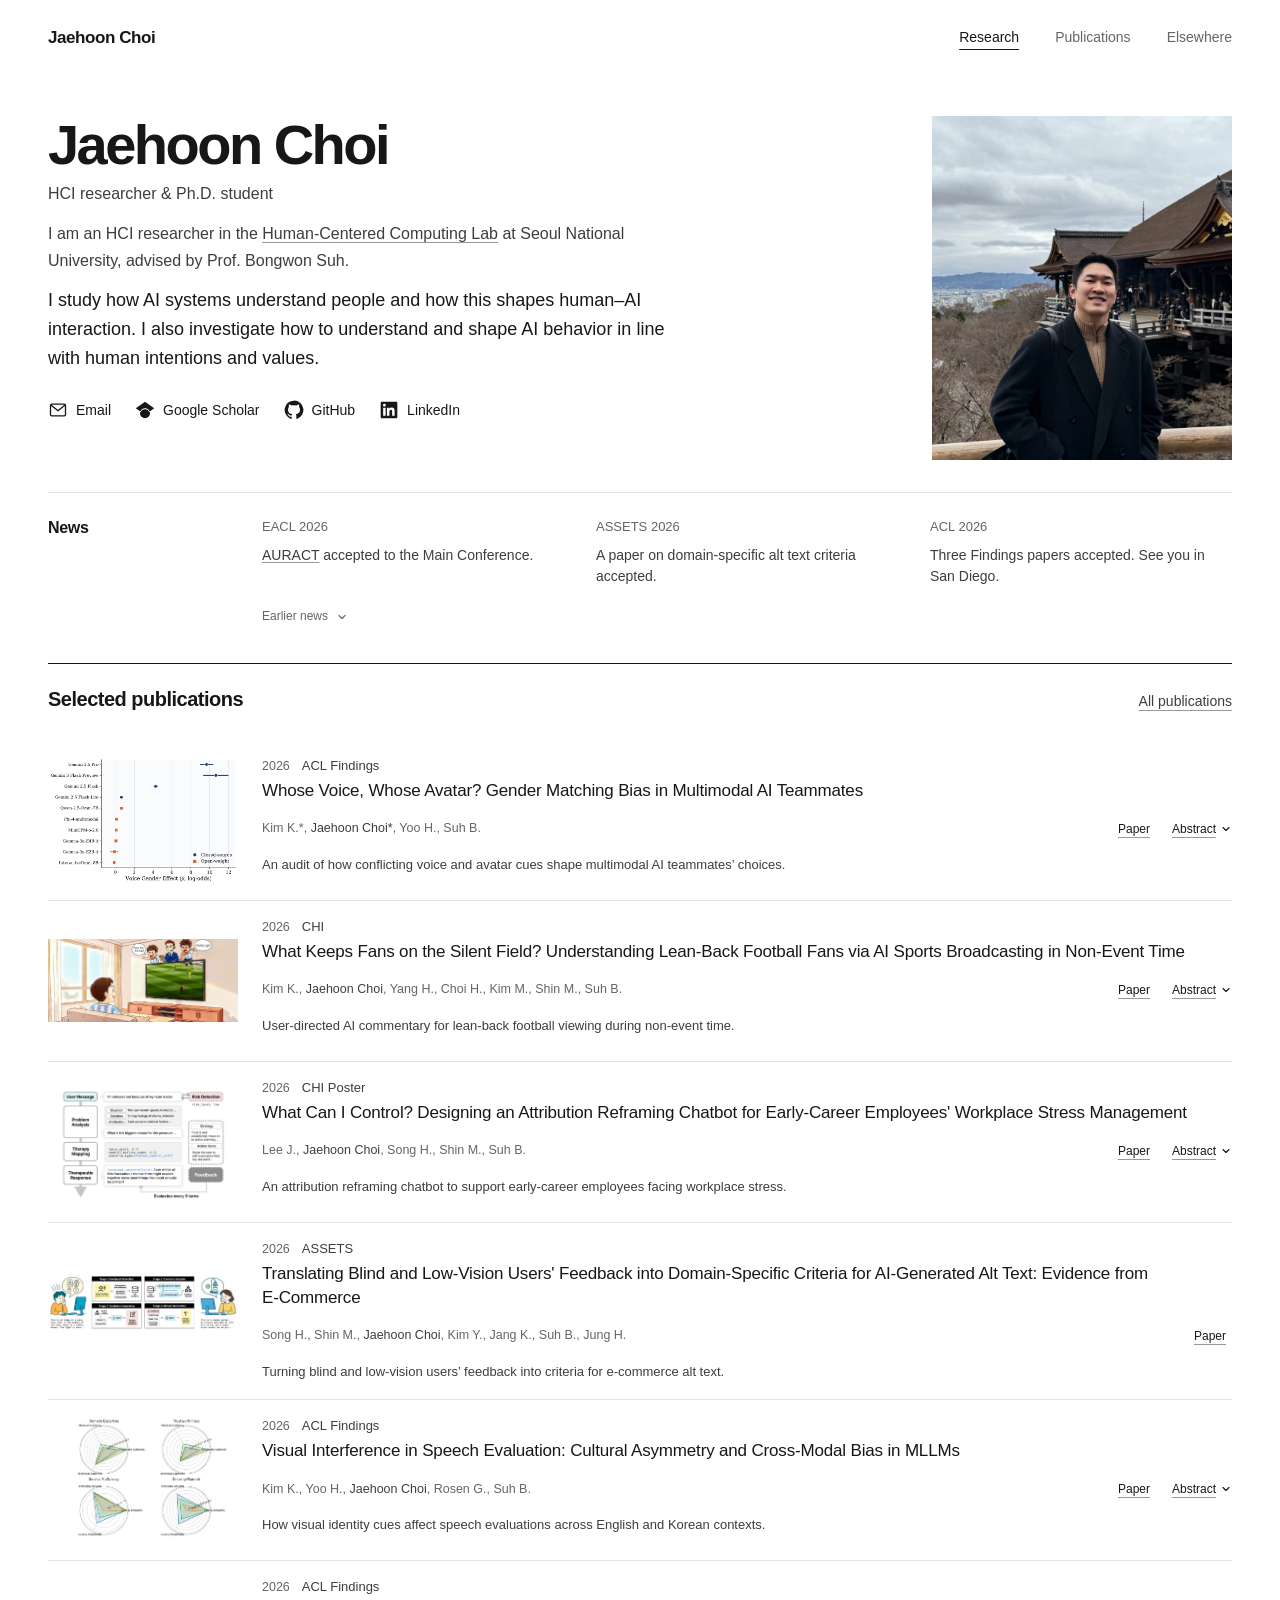
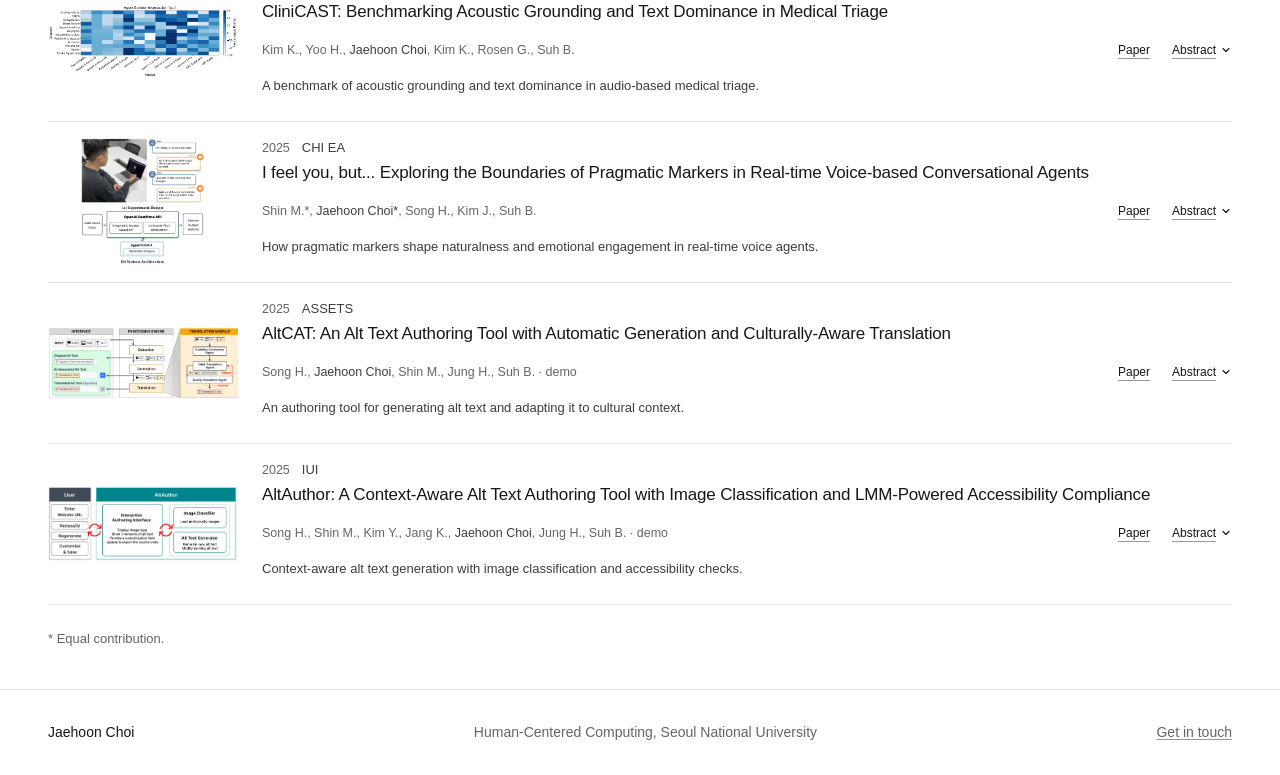
==== commit 880d92f2: "Refine publication layout and correct AURACT authorship" ====
--- a/index.html
+++ b/index.html
@@ -6,13 +6,13 @@
   <meta name="description" content="Jaehoon Choi is an HCI researcher and Ph.D. student at Seoul National University, studying people and AI.">
   <meta name="theme-color" content="#ffffff">
   <title>Jaehoon Choi, HCI researcher</title>
-  <link rel="stylesheet" href="type-refinement.css?v=paper-font-2">
+  <link rel="stylesheet" href="type-refinement.css?v=research-flow-2">
   <noscript><style>
   /* Hallmark · no-script access: every research and photo view stays readable */
   [data-view-panel][hidden] { display: block !important; }
   .publication-page { display: block !important; }
   .abstract-panel { display: block !important; }
-  .pub-filters, .gallery-filters, .theme-toggle, .abstract-toggle { display: none !important; }
+  .pub-filters, .gallery-filters, .theme-toggle, .abstract-toggle, [data-paper-abstract] { display: none !important; }
   </style></noscript>
 </head>
 <body>
@@ -48,7 +48,7 @@
                 <div class="update-year"><abbr>ACL</abbr> 2026</div>
                 <div class="update-text">Three Findings papers accepted. See you in San Diego.</div>
               </div></div>
-          <details class="earlier-news"><summary>Earlier news</summary><div class="update-item">
+          <details class="earlier-news"><summary>Earlier news<svg class="disclosure-icon" viewBox="0 0 16 16" aria-hidden="true" focusable="false"><path d="m4 6 4 4 4-4" fill="none" stroke="currentColor" stroke-width="1.5" stroke-linecap="round" stroke-linejoin="round"/></svg></summary><div class="update-item">
                 <div class="update-year"><abbr>CHI</abbr> 2026</div>
                 <div class="update-text">One full paper and one poster accepted.</div>
               </div>
@@ -62,41 +62,32 @@
       <section class="selected unified-research container" aria-labelledby="research-title">
         <div class="section-heading"><h2 id="research-title">Selected publications</h2><a class="quiet-link" href="#publications" data-view-target="publications">All publications</a></div>
         <div class="research-group"><article class="research-item" data-publication-index="1">
-      <div class="research-date"><span>2026</span><div class="research-venue"><abbr>ACL</abbr> Findings</div></div>
-      <div class="research-body"><h3 class="research-title"><a href="https://aclanthology.org/2026.findings-acl.2057/" target="_blank" rel="noreferrer">Whose Voice, Whose Avatar? Gender Matching Bias in Multimodal AI Teammates</a></h3><div class="research-authors">Kim K.*, <strong>Jaehoon Choi*</strong>, Yoo H., Suh B.</div><p class="research-description">An audit of how conflicting voice and avatar cues shape multimodal AI teammates’ choices.</p><div class="research-links"><a href="https://aclanthology.org/2026.findings-acl.2057/" target="_blank" rel="noreferrer">Paper</a><button type="button" data-paper-abstract="1">Abstract</button></div></div>
       <a class="research-figure" href="https://aclanthology.org/2026.findings-acl.2057/" target="_blank" rel="noreferrer" aria-label="Read paper"><img src="assets/research/voice-effect.webp" alt="Voice gender effects across multimodal AI models." width="737" height="490" class="" fetchpriority="high" decoding="async"></a>
+      <div class="research-body"><p class="research-date"><span>2026</span><span class="research-venue"><abbr>ACL</abbr> Findings</span></p><h3 class="research-title"><a href="https://aclanthology.org/2026.findings-acl.2057/" target="_blank" rel="noreferrer">Whose Voice, Whose Avatar? Gender Matching Bias in Multimodal AI Teammates</a></h3><div class="research-authors">Kim K.*, <strong>Jaehoon Choi*</strong>, Yoo H., Suh B.</div><p class="research-description">An audit of how conflicting voice and avatar cues shape multimodal AI teammates’ choices.</p><div class="research-links"><a href="https://aclanthology.org/2026.findings-acl.2057/" target="_blank" rel="noreferrer">Paper</a><button type="button" data-paper-abstract="1">Abstract</button></div></div>
     </article><article class="research-item" data-publication-index="2">
-      <div class="research-date"><span>2026</span><div class="research-venue"><abbr>CHI</abbr></div></div>
-      <div class="research-body"><h3 class="research-title"><a href="https://dl.acm.org/doi/full/10.1145/3772318.3791932" target="_blank" rel="noreferrer">What Keeps Fans on the Silent Field? Understanding Lean-Back Football Fans via AI Sports Broadcasting in Non-Event Time</a></h3><div class="research-authors">Kim K., <strong>Jaehoon Choi</strong>, Yang H., Choi H., Kim M., Shin M., Suh B.</div><p class="research-description">User-directed AI commentary for lean-back football viewing during non-event time.</p><div class="research-links"><a href="https://dl.acm.org/doi/full/10.1145/3772318.3791932" target="_blank" rel="noreferrer">Paper</a><button type="button" data-paper-abstract="2">Abstract</button></div></div>
       <a class="research-figure" href="https://dl.acm.org/doi/full/10.1145/3772318.3791932" target="_blank" rel="noreferrer" aria-label="Read paper"><img src="assets/research/arua-000.png" alt="ARUA, user-directed AI football commentary." width="1536" height="672" class="" fetchpriority="high" decoding="async"></a>
+      <div class="research-body"><p class="research-date"><span>2026</span><span class="research-venue"><abbr>CHI</abbr></span></p><h3 class="research-title"><a href="https://dl.acm.org/doi/full/10.1145/3772318.3791932" target="_blank" rel="noreferrer">What Keeps Fans on the Silent Field? Understanding Lean-Back Football Fans via AI Sports Broadcasting in Non-Event Time</a></h3><div class="research-authors">Kim K., <strong>Jaehoon Choi</strong>, Yang H., Choi H., Kim M., Shin M., Suh B.</div><p class="research-description">User-directed AI commentary for lean-back football viewing during non-event time.</p><div class="research-links"><a href="https://dl.acm.org/doi/full/10.1145/3772318.3791932" target="_blank" rel="noreferrer">Paper</a><button type="button" data-paper-abstract="2">Abstract</button></div></div>
     </article><article class="research-item" data-publication-index="3">
-      <div class="research-date"><span>2026</span><div class="research-venue"><abbr>CHI</abbr> Poster</div></div>
-      <div class="research-body"><h3 class="research-title"><a href="https://doi.org/10.1145/3772363.3798873" target="_blank" rel="noreferrer">What Can I Control? Designing an Attribution Reframing Chatbot for Early-Career Employees' Workplace Stress Management</a></h3><div class="research-authors">Lee J., <strong>Jaehoon Choi</strong>, Song H., Shin M., Suh B.</div><p class="research-description">An attribution reframing chatbot to support early-career employees facing workplace stress.</p><div class="research-links"><a href="https://doi.org/10.1145/3772363.3798873" target="_blank" rel="noreferrer">Paper</a><button type="button" data-paper-abstract="3">Abstract</button></div></div>
       <a class="research-figure" href="https://doi.org/10.1145/3772363.3798873" target="_blank" rel="noreferrer" aria-label="Read paper"><img src="assets/research/workplace.webp" alt="Attribution reframing chatbot for workplace stress." width="779" height="500" class="" fetchpriority="high" decoding="async"></a>
+      <div class="research-body"><p class="research-date"><span>2026</span><span class="research-venue"><abbr>CHI</abbr> Poster</span></p><h3 class="research-title"><a href="https://doi.org/10.1145/3772363.3798873" target="_blank" rel="noreferrer">What Can I Control? Designing an Attribution Reframing Chatbot for Early-Career Employees' Workplace Stress Management</a></h3><div class="research-authors">Lee J., <strong>Jaehoon Choi</strong>, Song H., Shin M., Suh B.</div><p class="research-description">An attribution reframing chatbot to support early-career employees facing workplace stress.</p><div class="research-links"><a href="https://doi.org/10.1145/3772363.3798873" target="_blank" rel="noreferrer">Paper</a><button type="button" data-paper-abstract="3">Abstract</button></div></div>
     </article><article class="research-item" data-publication-index="4">
-      <div class="research-date"><span>2026</span><div class="research-venue"><abbr>ASSETS</abbr></div></div>
-      <div class="research-body"><h3 class="research-title"><a href="https://doi.org/10.1145/3797867.3828985" target="_blank" rel="noreferrer">Translating Blind and Low-Vision Users' Feedback into Domain-Specific Criteria for AI-Generated Alt Text: Evidence from E-Commerce</a></h3><div class="research-authors">Song H., Shin M., <strong>Jaehoon Choi</strong>, Kim Y., Jang K., Suh B., Jung H.</div><p class="research-description">Turning blind and low-vision users’ feedback into criteria for e-commerce alt text.</p><div class="research-links"><a href="https://doi.org/10.1145/3797867.3828985" target="_blank" rel="noreferrer">Paper</a></div></div>
       <a class="research-figure" href="https://doi.org/10.1145/3797867.3828985" target="_blank" rel="noreferrer" aria-label="Read paper"><img src="assets/research/alt-criteria.webp" alt="Research workflow for domain-specific alt text criteria." width="815" height="236" class="" fetchpriority="high" decoding="async"></a>
+      <div class="research-body"><p class="research-date"><span>2026</span><span class="research-venue"><abbr>ASSETS</abbr></span></p><h3 class="research-title"><a href="https://doi.org/10.1145/3797867.3828985" target="_blank" rel="noreferrer">Translating Blind and Low-Vision Users' Feedback into Domain-Specific Criteria for AI-Generated Alt Text: Evidence from E-Commerce</a></h3><div class="research-authors">Song H., Shin M., <strong>Jaehoon Choi</strong>, Kim Y., Jang K., Suh B., Jung H.</div><p class="research-description">Turning blind and low-vision users’ feedback into criteria for e-commerce alt text.</p><div class="research-links"><a href="https://doi.org/10.1145/3797867.3828985" target="_blank" rel="noreferrer">Paper</a></div></div>
     </article><article class="research-item" data-publication-index="5">
-      <div class="research-date"><span>2026</span><div class="research-venue"><abbr>ACL</abbr> Findings</div></div>
-      <div class="research-body"><h3 class="research-title"><a href="https://aclanthology.org/2026.findings-acl.1362/" target="_blank" rel="noreferrer">Visual Interference in Speech Evaluation: Cultural Asymmetry and Cross-Modal Bias in MLLMs</a></h3><div class="research-authors">Kim K., Yoo H., <strong>Jaehoon Choi</strong>, Rosen G., Suh B.</div><p class="research-description">How visual identity cues affect speech evaluations across English and Korean contexts.</p><div class="research-links"><a href="https://aclanthology.org/2026.findings-acl.1362/" target="_blank" rel="noreferrer">Paper</a><button type="button" data-paper-abstract="5">Abstract</button></div></div>
       <a class="research-figure" href="https://aclanthology.org/2026.findings-acl.1362/" target="_blank" rel="noreferrer" aria-label="Read paper"><img src="assets/research/visual-interference.webp" alt="Cross-modal bias in speech evaluation." width="1395" height="1060" class="" fetchpriority="high" decoding="async"></a>
+      <div class="research-body"><p class="research-date"><span>2026</span><span class="research-venue"><abbr>ACL</abbr> Findings</span></p><h3 class="research-title"><a href="https://aclanthology.org/2026.findings-acl.1362/" target="_blank" rel="noreferrer">Visual Interference in Speech Evaluation: Cultural Asymmetry and Cross-Modal Bias in MLLMs</a></h3><div class="research-authors">Kim K., Yoo H., <strong>Jaehoon Choi</strong>, Rosen G., Suh B.</div><p class="research-description">How visual identity cues affect speech evaluations across English and Korean contexts.</p><div class="research-links"><a href="https://aclanthology.org/2026.findings-acl.1362/" target="_blank" rel="noreferrer">Paper</a><button type="button" data-paper-abstract="5">Abstract</button></div></div>
     </article><article class="research-item" data-publication-index="6">
-      <div class="research-date"><span>2026</span><div class="research-venue"><abbr>ACL</abbr> Findings</div></div>
-      <div class="research-body"><h3 class="research-title"><a href="https://aclanthology.org/2026.findings-acl.2056/" target="_blank" rel="noreferrer">CliniCAST: Benchmarking Acoustic Grounding and Text Dominance in Medical Triage</a></h3><div class="research-authors">Kim K., Yoo H., <strong>Jaehoon Choi</strong>, Kim K., Rosen G., Suh B.</div><p class="research-description">A benchmark of acoustic grounding and text dominance in audio-based medical triage.</p><div class="research-links"><a href="https://aclanthology.org/2026.findings-acl.2056/" target="_blank" rel="noreferrer">Paper</a><button type="button" data-paper-abstract="6">Abstract</button></div></div>
       <a class="research-figure" href="https://aclanthology.org/2026.findings-acl.2056/" target="_blank" rel="noreferrer" aria-label="Read paper"><img src="assets/research/clinicast.webp" alt="CliniCAST acoustic grounding benchmark." width="1393" height="538" class="" fetchpriority="high" decoding="async"></a>
+      <div class="research-body"><p class="research-date"><span>2026</span><span class="research-venue"><abbr>ACL</abbr> Findings</span></p><h3 class="research-title"><a href="https://aclanthology.org/2026.findings-acl.2056/" target="_blank" rel="noreferrer">CliniCAST: Benchmarking Acoustic Grounding and Text Dominance in Medical Triage</a></h3><div class="research-authors">Kim K., Yoo H., <strong>Jaehoon Choi</strong>, Kim K., Rosen G., Suh B.</div><p class="research-description">A benchmark of acoustic grounding and text dominance in audio-based medical triage.</p><div class="research-links"><a href="https://aclanthology.org/2026.findings-acl.2056/" target="_blank" rel="noreferrer">Paper</a><button type="button" data-paper-abstract="6">Abstract</button></div></div>
     </article><article class="research-item" data-publication-index="7">
-      <div class="research-date"><span>2025</span><div class="research-venue"><abbr>CHI EA</abbr></div></div>
-      <div class="research-body"><h3 class="research-title"><a href="https://doi.org/10.1145/3706599.3719797" target="_blank" rel="noreferrer">I feel you, but... Exploring the Boundaries of Pragmatic Markers in Real-time Voice-based Conversational Agents</a></h3><div class="research-authors">Shin M.*, <strong>Jaehoon Choi*</strong>, Song H., Kim J., Suh B.</div><p class="research-description">How pragmatic markers shape naturalness and emotional engagement in real-time voice agents.</p><div class="research-links"><a href="https://doi.org/10.1145/3706599.3719797" target="_blank" rel="noreferrer">Paper</a><button type="button" data-paper-abstract="7">Abstract</button></div></div>
       <a class="research-figure" href="https://doi.org/10.1145/3706599.3719797" target="_blank" rel="noreferrer" aria-label="Read paper"><img src="assets/research/pragmatic-markers.webp" alt="Voice agent experiment and system architecture." width="749" height="779" class="" fetchpriority="high" decoding="async"></a>
+      <div class="research-body"><p class="research-date"><span>2025</span><span class="research-venue"><abbr>CHI EA</abbr></span></p><h3 class="research-title"><a href="https://doi.org/10.1145/3706599.3719797" target="_blank" rel="noreferrer">I feel you, but... Exploring the Boundaries of Pragmatic Markers in Real-time Voice-based Conversational Agents</a></h3><div class="research-authors">Shin M.*, <strong>Jaehoon Choi*</strong>, Song H., Kim J., Suh B.</div><p class="research-description">How pragmatic markers shape naturalness and emotional engagement in real-time voice agents.</p><div class="research-links"><a href="https://doi.org/10.1145/3706599.3719797" target="_blank" rel="noreferrer">Paper</a><button type="button" data-paper-abstract="7">Abstract</button></div></div>
     </article><article class="research-item" data-publication-index="8">
-      <div class="research-date"><span>2025</span><div class="research-venue"><abbr>ASSETS</abbr></div></div>
-      <div class="research-body"><h3 class="research-title"><a href="https://doi.org/10.1145/3663547.3759732" target="_blank" rel="noreferrer">AltCAT: An Alt Text Authoring Tool with Automatic Generation and Culturally-Aware Translation</a></h3><div class="research-authors">Song H., <strong>Jaehoon Choi</strong>, Shin M., Jung H., Suh B. · demo</div><p class="research-description">An authoring tool for generating alt text and adapting it to cultural context.</p><div class="research-links"><a href="https://doi.org/10.1145/3663547.3759732" target="_blank" rel="noreferrer">Paper</a><button type="button" data-paper-abstract="8">Abstract</button></div></div>
       <a class="research-figure" href="https://doi.org/10.1145/3663547.3759732" target="_blank" rel="noreferrer" aria-label="Read paper"><img src="assets/research/altcat.webp" alt="AltCAT system architecture and culture-aware translation module." width="975" height="361" class="" fetchpriority="high" decoding="async"></a>
+      <div class="research-body"><p class="research-date"><span>2025</span><span class="research-venue"><abbr>ASSETS</abbr></span></p><h3 class="research-title"><a href="https://doi.org/10.1145/3663547.3759732" target="_blank" rel="noreferrer">AltCAT: An Alt Text Authoring Tool with Automatic Generation and Culturally-Aware Translation</a></h3><div class="research-authors">Song H., <strong>Jaehoon Choi</strong>, Shin M., Jung H., Suh B. · demo</div><p class="research-description">An authoring tool for generating alt text and adapting it to cultural context.</p><div class="research-links"><a href="https://doi.org/10.1145/3663547.3759732" target="_blank" rel="noreferrer">Paper</a><button type="button" data-paper-abstract="8">Abstract</button></div></div>
     </article><article class="research-item" data-publication-index="9">
-      <div class="research-date"><span>2025</span><div class="research-venue"><abbr>IUI</abbr></div></div>
-      <div class="research-body"><h3 class="research-title"><a href="https://doi.org/10.1145/3708557.3716366" target="_blank" rel="noreferrer">AltAuthor: A Context-Aware Alt Text Authoring Tool with Image Classification and LMM-Powered Accessibility Compliance</a></h3><div class="research-authors">Song H., Shin M., Kim Y., Jang K., <strong>Jaehoon Choi</strong>, Jung H., Suh B. · demo</div><p class="research-description">Context-aware alt text generation with image classification and accessibility checks.</p><div class="research-links"><a href="https://doi.org/10.1145/3708557.3716366" target="_blank" rel="noreferrer">Paper</a><button type="button" data-paper-abstract="9">Abstract</button></div></div>
       <a class="research-figure" href="https://doi.org/10.1145/3708557.3716366" target="_blank" rel="noreferrer" aria-label="Read paper"><img src="assets/research/altauthor.webp" alt="AltAuthor system architecture and user interaction." width="925" height="368" class="" fetchpriority="high" decoding="async"></a>
+      <div class="research-body"><p class="research-date"><span>2025</span><span class="research-venue"><abbr>IUI</abbr></span></p><h3 class="research-title"><a href="https://doi.org/10.1145/3708557.3716366" target="_blank" rel="noreferrer">AltAuthor: A Context-Aware Alt Text Authoring Tool with Image Classification and LMM-Powered Accessibility Compliance</a></h3><div class="research-authors">Song H., Shin M., Kim Y., Jang K., <strong>Jaehoon Choi</strong>, Jung H., Suh B. · demo</div><p class="research-description">Context-aware alt text generation with image classification and accessibility checks.</p><div class="research-links"><a href="https://doi.org/10.1145/3708557.3716366" target="_blank" rel="noreferrer">Paper</a><button type="button" data-paper-abstract="9">Abstract</button></div></div>
     </article></div>
         <p class="contribution-note">* Equal contribution.</p>
       </section>
@@ -140,8 +131,7 @@
                 <div class="pub-row" id="pub-auract" data-venue="eacl" tabindex="-1">
                   <div>
                     <div class="pub-title">AURACT: Auditing Response Policy Alignment under Controlled Prosodic Variation in Large Audio Language Models</div>
-                    <div class="pub-meta">Kim K.*, Yoo H.*, <strong>Jaehoon Choi</strong>, Suh B.</div>
-                    <div class="pub-equal">* Equal contribution.</div>
+                    <div class="pub-meta">Kim K., Yoo H., <strong>Jaehoon Choi</strong>, Suh B.</div>
                   </div>
                   <div class="pub-venue"><abbr>EACL</abbr> Main<span class="publication-status">To appear</span></div>
                 </div>
@@ -379,6 +369,6 @@
     <img class="lightbox-image" src="photos/iui-cagliari-2.jpeg" alt="Cagliari" loading="lazy">
     <div class="lightbox-bottom"><button type="button" data-photo-step="-1">Previous</button><span class="lightbox-count" aria-live="polite"></span><button type="button" data-photo-step="1">Next</button></div>
   </dialog>
-  <script src="journal.js?v=portrait-options-1"></script>
+  <script src="journal.js?v=research-flow-2"></script>
 </body>
 </html>
--- a/type-refinement.css
+++ b/type-refinement.css
@@ -1,6 +1,7 @@
-/* Hallmark · shape: Research index · genre: editorial · theme: existing white academic profile · redesign: polish · job: read research · idea: Less typographic weight and a clearer publication hierarchy · vibe: white scholarly restrained
+/* Hallmark · shape: Research index · genre: editorial · theme: existing white academic profile · redesign: polish · job: read research · idea: Metadata belongs to each title, figures lead each row, and abstracts open in place · vibe: white scholarly restrained
  * paper: user-requested pure white · display: existing Arial · body: existing Helvetica Neue · hero: unchanged introduction and unframed portrait · nav: retained text links · footer: retained contact · imagery: original portrait and paper figures · copy: verbatim · v2.0.0 */
-/* Hallmark · critique: reduce type modestly; combine authors and actions on desktop; let long paper titles use the full phone width */
+/* Hallmark · critique: compact publication rows with figures left, title metadata above, and actions right; news disclosure stays below current entries */
+/* Hallmark · research-flow finish-review: subagent fix ·1 finding ·1 resolved: inline abstract measure capped at75ch and recaptured */
 /* Hallmark · answered F15 · profile and publication rows retain the established page grids; font refinement adds no new section layout */
 @import url('./compact.css');
 
@@ -72,3 +73,87 @@
  .section-title { font-size: 32px; }
  .pub-title { font-size: 16.5px; }
 }
+
+
+/* Research flow: keep metadata with each title and open abstracts in place. */
+.compact-profile.profile-revision .compact-news { grid-template-areas: "heading items" ". earlier"; row-gap: var(--space-xs); }
+.profile-revision .earlier-news, .profile-revision .earlier-news[open] { grid-area: earlier; grid-column: 2; grid-row: 2; margin: 0; }
+.profile-revision .earlier-news summary { display: inline-flex; align-items: center; gap: var(--space-xs); padding: 0; list-style: none; }
+.profile-revision .earlier-news summary::-webkit-details-marker { display: none; }
+.profile-revision .earlier-news[open] .update-item { grid-template-columns: 96px minmax(0, 1fr); padding-block: var(--space-xs); }
+.disclosure-icon { width: 12px; height: 12px; flex: 0 0 12px; transition: transform var(--dur-micro) var(--ease-out); }
+.earlier-news[open] > summary .disclosure-icon, [aria-expanded="true"] > .disclosure-icon { transform: rotate(180deg); }
+.unified-research .research-item { grid-template-columns: 190px minmax(0, 1fr) 96px; grid-template-areas: none; column-gap: var(--space-lg); row-gap: var(--space-sm); align-items: start; }
+.unified-research .research-figure { grid-area: auto; grid-column: 1; grid-row: 1; align-self: center; width: 190px; }
+.unified-research .research-body { grid-area: auto; grid-column: 2; grid-row: 1; display: block; }
+.unified-research .research-date { display: flex; align-items: baseline; flex-wrap: wrap; gap: var(--space-sm); margin: 0 0 var(--space-xs); padding: 0; line-height: 1.5; }
+.unified-research .research-venue { font-size: inherit; font-weight: 400; color: var(--color-muted); }
+.unified-research .research-title { margin: 0; }
+.unified-research .research-authors { margin-top: var(--space-xs); }
+.unified-research .research-description { margin-top: var(--space-xs); }
+.unified-research .research-links { grid-area: auto; grid-column: 3; grid-row: 1; display: flex; flex-direction: column; align-items: flex-end; align-self: start; gap: 0; margin: 0; }
+.unified-research .research-links button { gap: var(--space-2xs); }
+.unified-research .research-links:empty { display: none; }
+.unified-research .research-item:focus-within { border-bottom-color: var(--color-ink); }
+.research-abstract { grid-column: 2 / -1; max-width: 75ch; margin: 0; padding-top: var(--space-md); border-top: 1px solid var(--color-rule); color: var(--color-ink-2); font-size: 14px; line-height: 1.7; overflow-wrap: break-word; animation: abstract-reveal var(--dur-micro) var(--ease-out); }
+@keyframes abstract-reveal { from { opacity: 0; transform: translateY(4px); } to { opacity: 1; transform: none; } }
+@media (hover: hover) and (pointer: fine) {
+ .unified-research .research-item:hover { border-bottom-color: var(--color-ink); }
+}
+@media (min-width: 701px) and (max-width: 1000px) {
+ .unified-research .research-item { grid-template-columns: 156px minmax(0, 1fr) 80px; column-gap: var(--space-md); }
+ .unified-research .research-figure { width: 156px; }
+}
+@media (max-width: 700px) {
+ .compact-profile.profile-revision .compact-news { grid-template-columns: minmax(0, 1fr); grid-template-areas: "heading" "items" "earlier"; row-gap: var(--space-sm); }
+ .profile-revision .earlier-news, .profile-revision .earlier-news[open] { grid-column: 1; grid-row: 3; }
+ .profile-revision .earlier-news[open] .update-item { grid-template-columns: 80px minmax(0, 1fr); }
+ .unified-research .research-item { grid-template-columns: 100px minmax(0, 1fr); grid-template-areas: "date date" "title title" "figure authors" "figure description" "figure actions"; gap: var(--space-xs) var(--space-md); }
+ .unified-research .research-body { display: contents; }
+ .unified-research .research-date { grid-area: date; margin: 0; }
+ .unified-research .research-title { grid-area: title; }
+ .unified-research .research-authors { grid-area: authors; align-self: start; margin: 0; }
+ .unified-research .research-description { grid-area: description; margin: 0; }
+ .unified-research .research-figure { grid-area: figure; width: 100px; align-self: start; }
+ .unified-research .research-links { grid-area: actions; flex-direction: row; justify-self: end; gap: var(--space-md); }
+ .research-abstract { grid-column: 1 / -1; grid-row: auto; font-size: 14px; }
+}
+@media (max-width: 360px) {
+ .unified-research .research-item { grid-template-columns: 84px minmax(0, 1fr); column-gap: var(--space-sm); }
+ .unified-research .research-figure { width: 84px; }
+}
+@media (prefers-reduced-motion: reduce) {
+ .disclosure-icon { transition: none; }
+ .research-abstract { animation: none; }
+}
+
+
+/* Treat each paper as one unit: shared alignment and an inline action group. */
+.compact-profile.profile-revision .compact-news { grid-template-columns: 190px minmax(0, 1fr); }
+.unified-research .research-item { grid-template-columns: 190px minmax(0, 1fr); }
+.unified-research .research-figure { display: flex; align-items: center; justify-content: center; align-self: start; height: 128px; }
+.unified-research .research-body { display: grid; grid-template-columns: minmax(0, 1fr) max-content; column-gap: var(--space-lg); row-gap: var(--space-2xs); }
+.unified-research .research-date { grid-column: 1 / -1; grid-row: 1; margin: 0; }
+.unified-research .research-title { grid-column: 1 / -1; grid-row: 2; }
+.unified-research .research-authors { grid-column: 1; grid-row: 3; align-self: center; margin: 0; }
+.unified-research .research-description { grid-column: 1 / -1; grid-row: 4; margin: 0; }
+.unified-research .research-links { grid-column: 2; grid-row: 3; flex-direction: row; align-items: center; align-self: center; gap: var(--space-md); white-space: nowrap; }
+.unified-research .research-links a { min-width: 44px; justify-content: center; }
+@media (min-width: 701px) and (max-width: 1000px) {
+ .compact-profile.profile-revision .compact-news { grid-template-columns: 156px minmax(0, 1fr); column-gap: var(--space-md); }
+ .unified-research .research-item { grid-template-columns: 156px minmax(0, 1fr); }
+}
+@media (max-width: 700px) {
+ .compact-profile.profile-revision .compact-news { grid-template-columns: minmax(0, 1fr); }
+ .unified-research .research-item { grid-template-columns: 100px minmax(0, 1fr); }
+ .unified-research .research-body { display: contents; }
+ .unified-research .research-date { grid-area: date; }
+ .unified-research .research-title { grid-area: title; }
+ .unified-research .research-authors { grid-area: authors; align-self: start; }
+ .unified-research .research-description { grid-area: description; }
+ .unified-research .research-links { grid-area: actions; align-self: start; }
+ .unified-research .research-figure { display: block; height: auto; }
+}
+@media (max-width: 360px) {
+ .unified-research .research-item { grid-template-columns: 84px minmax(0, 1fr); }
+}
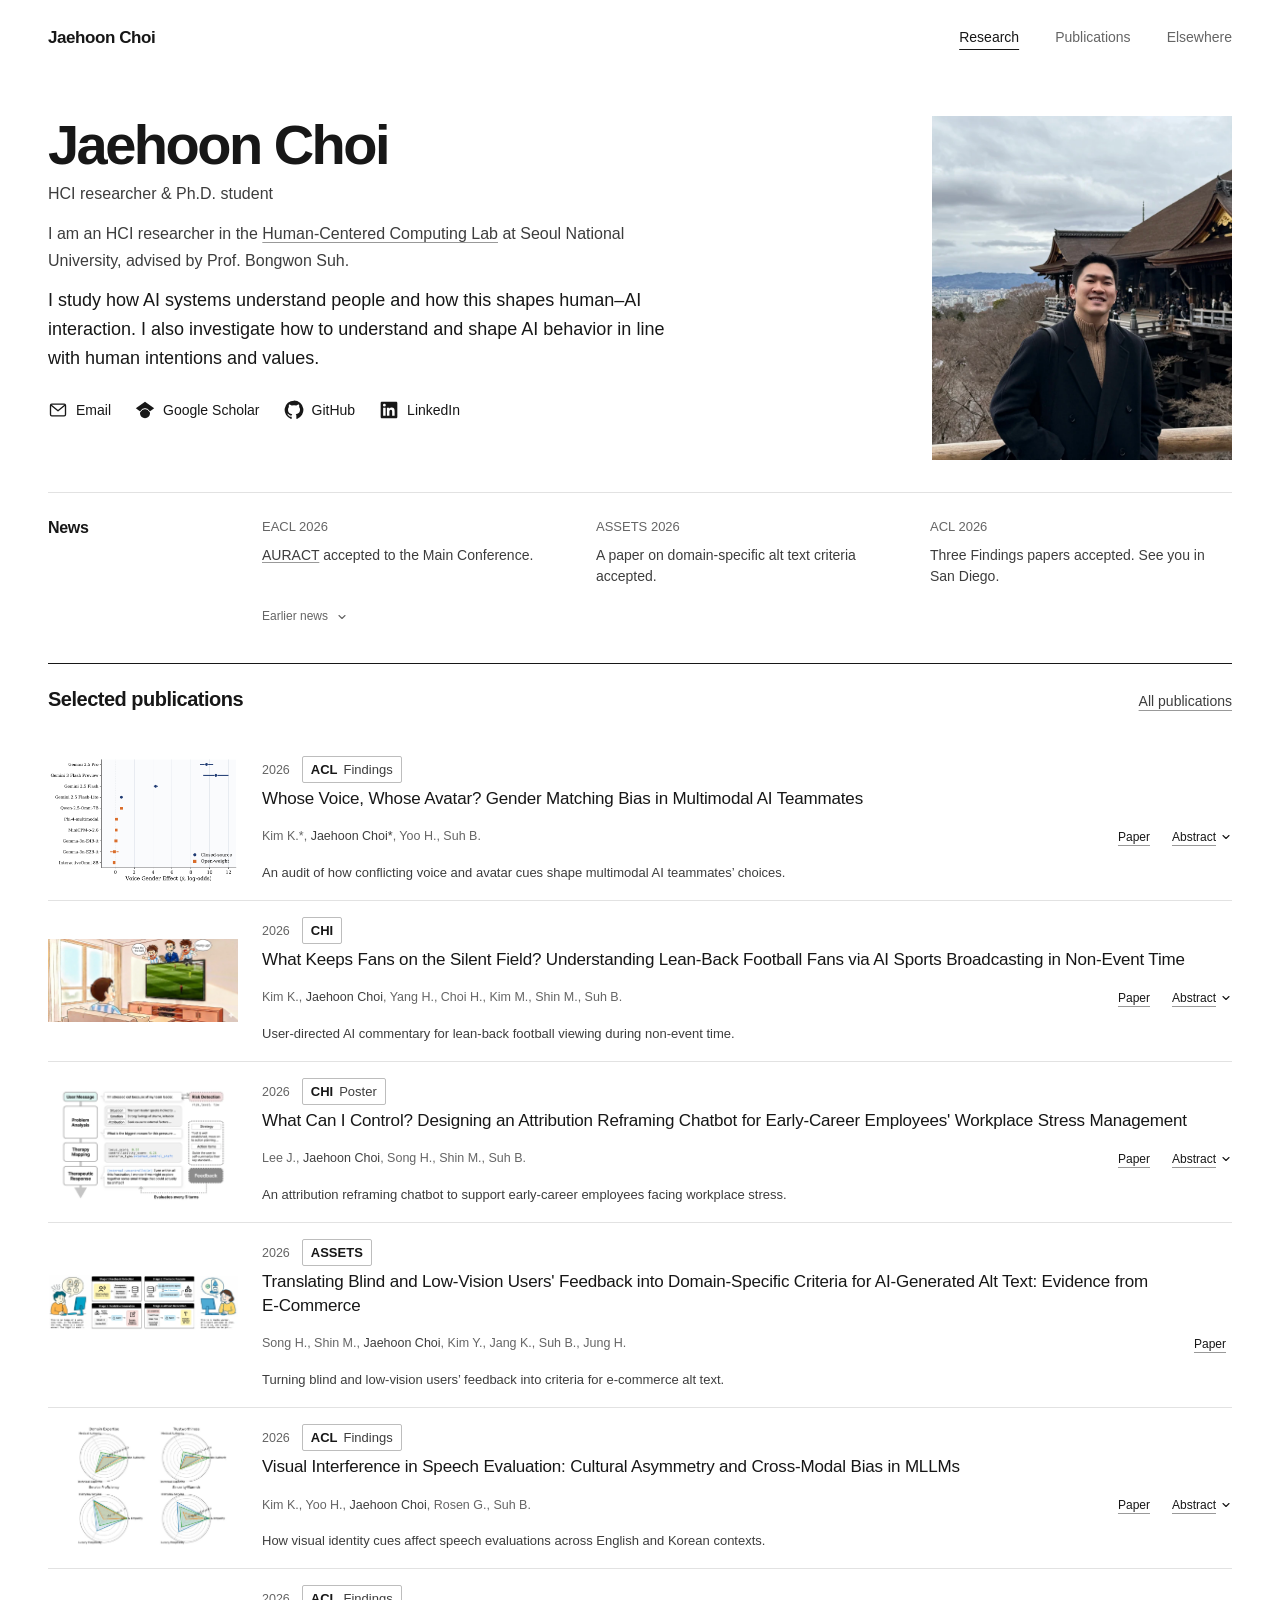
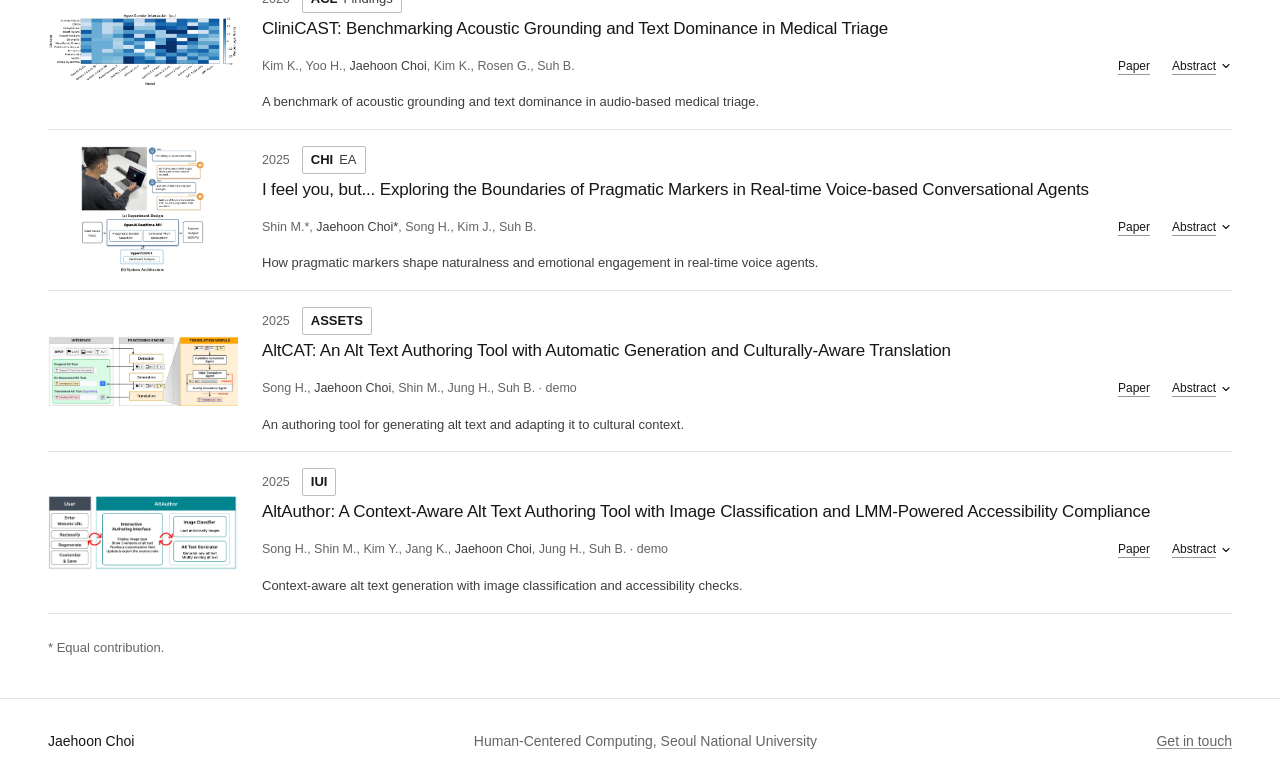
==== commit 9d29b096: "Emphasize publication venues with unified outline labels" ====
--- a/index.html
+++ b/index.html
@@ -6,7 +6,7 @@
   <meta name="description" content="Jaehoon Choi is an HCI researcher and Ph.D. student at Seoul National University, studying people and AI.">
   <meta name="theme-color" content="#ffffff">
   <title>Jaehoon Choi, HCI researcher</title>
-  <link rel="stylesheet" href="type-refinement.css?v=research-flow-2">
+  <link rel="stylesheet" href="type-refinement.css?v=venue-labels-1">
   <noscript><style>
   /* Hallmark · no-script access: every research and photo view stays readable */
   [data-view-panel][hidden] { display: block !important; }
@@ -62,32 +62,32 @@
       <section class="selected unified-research container" aria-labelledby="research-title">
         <div class="section-heading"><h2 id="research-title">Selected publications</h2><a class="quiet-link" href="#publications" data-view-target="publications">All publications</a></div>
         <div class="research-group"><article class="research-item" data-publication-index="1">
-      <a class="research-figure" href="https://aclanthology.org/2026.findings-acl.2057/" target="_blank" rel="noreferrer" aria-label="Read paper"><img src="assets/research/voice-effect.webp" alt="Voice gender effects across multimodal AI models." width="737" height="490" class="" fetchpriority="high" decoding="async"></a>
-      <div class="research-body"><p class="research-date"><span>2026</span><span class="research-venue"><abbr>ACL</abbr> Findings</span></p><h3 class="research-title"><a href="https://aclanthology.org/2026.findings-acl.2057/" target="_blank" rel="noreferrer">Whose Voice, Whose Avatar? Gender Matching Bias in Multimodal AI Teammates</a></h3><div class="research-authors">Kim K.*, <strong>Jaehoon Choi*</strong>, Yoo H., Suh B.</div><p class="research-description">An audit of how conflicting voice and avatar cues shape multimodal AI teammates’ choices.</p><div class="research-links"><a href="https://aclanthology.org/2026.findings-acl.2057/" target="_blank" rel="noreferrer">Paper</a><button type="button" data-paper-abstract="1">Abstract</button></div></div>
+      <a class="research-figure" href="https://aclanthology.org/2026.findings-acl.2057/" target="_blank" rel="noreferrer" aria-label="Read paper"><img src="assets/research/voice-effect.webp" alt="Voice gender effects across multimodal AI models." width="737" height="490" class="" loading="lazy" decoding="async"></a>
+      <div class="research-body"><p class="research-date"><span>2026</span><span class="research-venue venue-label"><abbr>ACL</abbr> Findings</span></p><h3 class="research-title"><a href="https://aclanthology.org/2026.findings-acl.2057/" target="_blank" rel="noreferrer">Whose Voice, Whose Avatar? Gender Matching Bias in Multimodal AI Teammates</a></h3><div class="research-authors">Kim K.*, <strong>Jaehoon Choi*</strong>, Yoo H., Suh B.</div><p class="research-description">An audit of how conflicting voice and avatar cues shape multimodal AI teammates’ choices.</p><div class="research-links"><a href="https://aclanthology.org/2026.findings-acl.2057/" target="_blank" rel="noreferrer">Paper</a><button type="button" data-paper-abstract="1">Abstract</button></div></div>
     </article><article class="research-item" data-publication-index="2">
-      <a class="research-figure" href="https://dl.acm.org/doi/full/10.1145/3772318.3791932" target="_blank" rel="noreferrer" aria-label="Read paper"><img src="assets/research/arua-000.png" alt="ARUA, user-directed AI football commentary." width="1536" height="672" class="" fetchpriority="high" decoding="async"></a>
-      <div class="research-body"><p class="research-date"><span>2026</span><span class="research-venue"><abbr>CHI</abbr></span></p><h3 class="research-title"><a href="https://dl.acm.org/doi/full/10.1145/3772318.3791932" target="_blank" rel="noreferrer">What Keeps Fans on the Silent Field? Understanding Lean-Back Football Fans via AI Sports Broadcasting in Non-Event Time</a></h3><div class="research-authors">Kim K., <strong>Jaehoon Choi</strong>, Yang H., Choi H., Kim M., Shin M., Suh B.</div><p class="research-description">User-directed AI commentary for lean-back football viewing during non-event time.</p><div class="research-links"><a href="https://dl.acm.org/doi/full/10.1145/3772318.3791932" target="_blank" rel="noreferrer">Paper</a><button type="button" data-paper-abstract="2">Abstract</button></div></div>
+      <a class="research-figure" href="https://dl.acm.org/doi/full/10.1145/3772318.3791932" target="_blank" rel="noreferrer" aria-label="Read paper"><img src="assets/research/arua-000.png" alt="ARUA, user-directed AI football commentary." width="1536" height="672" class="" loading="lazy" decoding="async"></a>
+      <div class="research-body"><p class="research-date"><span>2026</span><span class="research-venue venue-label"><abbr>CHI</abbr></span></p><h3 class="research-title"><a href="https://dl.acm.org/doi/full/10.1145/3772318.3791932" target="_blank" rel="noreferrer">What Keeps Fans on the Silent Field? Understanding Lean-Back Football Fans via AI Sports Broadcasting in Non-Event Time</a></h3><div class="research-authors">Kim K., <strong>Jaehoon Choi</strong>, Yang H., Choi H., Kim M., Shin M., Suh B.</div><p class="research-description">User-directed AI commentary for lean-back football viewing during non-event time.</p><div class="research-links"><a href="https://dl.acm.org/doi/full/10.1145/3772318.3791932" target="_blank" rel="noreferrer">Paper</a><button type="button" data-paper-abstract="2">Abstract</button></div></div>
     </article><article class="research-item" data-publication-index="3">
-      <a class="research-figure" href="https://doi.org/10.1145/3772363.3798873" target="_blank" rel="noreferrer" aria-label="Read paper"><img src="assets/research/workplace.webp" alt="Attribution reframing chatbot for workplace stress." width="779" height="500" class="" fetchpriority="high" decoding="async"></a>
-      <div class="research-body"><p class="research-date"><span>2026</span><span class="research-venue"><abbr>CHI</abbr> Poster</span></p><h3 class="research-title"><a href="https://doi.org/10.1145/3772363.3798873" target="_blank" rel="noreferrer">What Can I Control? Designing an Attribution Reframing Chatbot for Early-Career Employees' Workplace Stress Management</a></h3><div class="research-authors">Lee J., <strong>Jaehoon Choi</strong>, Song H., Shin M., Suh B.</div><p class="research-description">An attribution reframing chatbot to support early-career employees facing workplace stress.</p><div class="research-links"><a href="https://doi.org/10.1145/3772363.3798873" target="_blank" rel="noreferrer">Paper</a><button type="button" data-paper-abstract="3">Abstract</button></div></div>
+      <a class="research-figure" href="https://doi.org/10.1145/3772363.3798873" target="_blank" rel="noreferrer" aria-label="Read paper"><img src="assets/research/workplace.webp" alt="Attribution reframing chatbot for workplace stress." width="779" height="500" class="" loading="lazy" decoding="async"></a>
+      <div class="research-body"><p class="research-date"><span>2026</span><span class="research-venue venue-label"><abbr>CHI</abbr> Poster</span></p><h3 class="research-title"><a href="https://doi.org/10.1145/3772363.3798873" target="_blank" rel="noreferrer">What Can I Control? Designing an Attribution Reframing Chatbot for Early-Career Employees' Workplace Stress Management</a></h3><div class="research-authors">Lee J., <strong>Jaehoon Choi</strong>, Song H., Shin M., Suh B.</div><p class="research-description">An attribution reframing chatbot to support early-career employees facing workplace stress.</p><div class="research-links"><a href="https://doi.org/10.1145/3772363.3798873" target="_blank" rel="noreferrer">Paper</a><button type="button" data-paper-abstract="3">Abstract</button></div></div>
     </article><article class="research-item" data-publication-index="4">
-      <a class="research-figure" href="https://doi.org/10.1145/3797867.3828985" target="_blank" rel="noreferrer" aria-label="Read paper"><img src="assets/research/alt-criteria.webp" alt="Research workflow for domain-specific alt text criteria." width="815" height="236" class="" fetchpriority="high" decoding="async"></a>
-      <div class="research-body"><p class="research-date"><span>2026</span><span class="research-venue"><abbr>ASSETS</abbr></span></p><h3 class="research-title"><a href="https://doi.org/10.1145/3797867.3828985" target="_blank" rel="noreferrer">Translating Blind and Low-Vision Users' Feedback into Domain-Specific Criteria for AI-Generated Alt Text: Evidence from E-Commerce</a></h3><div class="research-authors">Song H., Shin M., <strong>Jaehoon Choi</strong>, Kim Y., Jang K., Suh B., Jung H.</div><p class="research-description">Turning blind and low-vision users’ feedback into criteria for e-commerce alt text.</p><div class="research-links"><a href="https://doi.org/10.1145/3797867.3828985" target="_blank" rel="noreferrer">Paper</a></div></div>
+      <a class="research-figure" href="https://doi.org/10.1145/3797867.3828985" target="_blank" rel="noreferrer" aria-label="Read paper"><img src="assets/research/alt-criteria.webp" alt="Research workflow for domain-specific alt text criteria." width="815" height="236" class="" loading="lazy" decoding="async"></a>
+      <div class="research-body"><p class="research-date"><span>2026</span><span class="research-venue venue-label"><abbr>ASSETS</abbr></span></p><h3 class="research-title"><a href="https://doi.org/10.1145/3797867.3828985" target="_blank" rel="noreferrer">Translating Blind and Low-Vision Users' Feedback into Domain-Specific Criteria for AI-Generated Alt Text: Evidence from E-Commerce</a></h3><div class="research-authors">Song H., Shin M., <strong>Jaehoon Choi</strong>, Kim Y., Jang K., Suh B., Jung H.</div><p class="research-description">Turning blind and low-vision users’ feedback into criteria for e-commerce alt text.</p><div class="research-links"><a href="https://doi.org/10.1145/3797867.3828985" target="_blank" rel="noreferrer">Paper</a></div></div>
     </article><article class="research-item" data-publication-index="5">
-      <a class="research-figure" href="https://aclanthology.org/2026.findings-acl.1362/" target="_blank" rel="noreferrer" aria-label="Read paper"><img src="assets/research/visual-interference.webp" alt="Cross-modal bias in speech evaluation." width="1395" height="1060" class="" fetchpriority="high" decoding="async"></a>
-      <div class="research-body"><p class="research-date"><span>2026</span><span class="research-venue"><abbr>ACL</abbr> Findings</span></p><h3 class="research-title"><a href="https://aclanthology.org/2026.findings-acl.1362/" target="_blank" rel="noreferrer">Visual Interference in Speech Evaluation: Cultural Asymmetry and Cross-Modal Bias in MLLMs</a></h3><div class="research-authors">Kim K., Yoo H., <strong>Jaehoon Choi</strong>, Rosen G., Suh B.</div><p class="research-description">How visual identity cues affect speech evaluations across English and Korean contexts.</p><div class="research-links"><a href="https://aclanthology.org/2026.findings-acl.1362/" target="_blank" rel="noreferrer">Paper</a><button type="button" data-paper-abstract="5">Abstract</button></div></div>
+      <a class="research-figure" href="https://aclanthology.org/2026.findings-acl.1362/" target="_blank" rel="noreferrer" aria-label="Read paper"><img src="assets/research/visual-interference.webp" alt="Cross-modal bias in speech evaluation." width="1395" height="1060" class="" loading="lazy" decoding="async"></a>
+      <div class="research-body"><p class="research-date"><span>2026</span><span class="research-venue venue-label"><abbr>ACL</abbr> Findings</span></p><h3 class="research-title"><a href="https://aclanthology.org/2026.findings-acl.1362/" target="_blank" rel="noreferrer">Visual Interference in Speech Evaluation: Cultural Asymmetry and Cross-Modal Bias in MLLMs</a></h3><div class="research-authors">Kim K., Yoo H., <strong>Jaehoon Choi</strong>, Rosen G., Suh B.</div><p class="research-description">How visual identity cues affect speech evaluations across English and Korean contexts.</p><div class="research-links"><a href="https://aclanthology.org/2026.findings-acl.1362/" target="_blank" rel="noreferrer">Paper</a><button type="button" data-paper-abstract="5">Abstract</button></div></div>
     </article><article class="research-item" data-publication-index="6">
-      <a class="research-figure" href="https://aclanthology.org/2026.findings-acl.2056/" target="_blank" rel="noreferrer" aria-label="Read paper"><img src="assets/research/clinicast.webp" alt="CliniCAST acoustic grounding benchmark." width="1393" height="538" class="" fetchpriority="high" decoding="async"></a>
-      <div class="research-body"><p class="research-date"><span>2026</span><span class="research-venue"><abbr>ACL</abbr> Findings</span></p><h3 class="research-title"><a href="https://aclanthology.org/2026.findings-acl.2056/" target="_blank" rel="noreferrer">CliniCAST: Benchmarking Acoustic Grounding and Text Dominance in Medical Triage</a></h3><div class="research-authors">Kim K., Yoo H., <strong>Jaehoon Choi</strong>, Kim K., Rosen G., Suh B.</div><p class="research-description">A benchmark of acoustic grounding and text dominance in audio-based medical triage.</p><div class="research-links"><a href="https://aclanthology.org/2026.findings-acl.2056/" target="_blank" rel="noreferrer">Paper</a><button type="button" data-paper-abstract="6">Abstract</button></div></div>
+      <a class="research-figure" href="https://aclanthology.org/2026.findings-acl.2056/" target="_blank" rel="noreferrer" aria-label="Read paper"><img src="assets/research/clinicast.webp" alt="CliniCAST acoustic grounding benchmark." width="1393" height="538" class="" loading="lazy" decoding="async"></a>
+      <div class="research-body"><p class="research-date"><span>2026</span><span class="research-venue venue-label"><abbr>ACL</abbr> Findings</span></p><h3 class="research-title"><a href="https://aclanthology.org/2026.findings-acl.2056/" target="_blank" rel="noreferrer">CliniCAST: Benchmarking Acoustic Grounding and Text Dominance in Medical Triage</a></h3><div class="research-authors">Kim K., Yoo H., <strong>Jaehoon Choi</strong>, Kim K., Rosen G., Suh B.</div><p class="research-description">A benchmark of acoustic grounding and text dominance in audio-based medical triage.</p><div class="research-links"><a href="https://aclanthology.org/2026.findings-acl.2056/" target="_blank" rel="noreferrer">Paper</a><button type="button" data-paper-abstract="6">Abstract</button></div></div>
     </article><article class="research-item" data-publication-index="7">
-      <a class="research-figure" href="https://doi.org/10.1145/3706599.3719797" target="_blank" rel="noreferrer" aria-label="Read paper"><img src="assets/research/pragmatic-markers.webp" alt="Voice agent experiment and system architecture." width="749" height="779" class="" fetchpriority="high" decoding="async"></a>
-      <div class="research-body"><p class="research-date"><span>2025</span><span class="research-venue"><abbr>CHI EA</abbr></span></p><h3 class="research-title"><a href="https://doi.org/10.1145/3706599.3719797" target="_blank" rel="noreferrer">I feel you, but... Exploring the Boundaries of Pragmatic Markers in Real-time Voice-based Conversational Agents</a></h3><div class="research-authors">Shin M.*, <strong>Jaehoon Choi*</strong>, Song H., Kim J., Suh B.</div><p class="research-description">How pragmatic markers shape naturalness and emotional engagement in real-time voice agents.</p><div class="research-links"><a href="https://doi.org/10.1145/3706599.3719797" target="_blank" rel="noreferrer">Paper</a><button type="button" data-paper-abstract="7">Abstract</button></div></div>
+      <a class="research-figure" href="https://doi.org/10.1145/3706599.3719797" target="_blank" rel="noreferrer" aria-label="Read paper"><img src="assets/research/pragmatic-markers.webp" alt="Voice agent experiment and system architecture." width="749" height="779" class="" loading="lazy" decoding="async"></a>
+      <div class="research-body"><p class="research-date"><span>2025</span><span class="research-venue venue-label"><abbr>CHI</abbr> EA</span></p><h3 class="research-title"><a href="https://doi.org/10.1145/3706599.3719797" target="_blank" rel="noreferrer">I feel you, but... Exploring the Boundaries of Pragmatic Markers in Real-time Voice-based Conversational Agents</a></h3><div class="research-authors">Shin M.*, <strong>Jaehoon Choi*</strong>, Song H., Kim J., Suh B.</div><p class="research-description">How pragmatic markers shape naturalness and emotional engagement in real-time voice agents.</p><div class="research-links"><a href="https://doi.org/10.1145/3706599.3719797" target="_blank" rel="noreferrer">Paper</a><button type="button" data-paper-abstract="7">Abstract</button></div></div>
     </article><article class="research-item" data-publication-index="8">
-      <a class="research-figure" href="https://doi.org/10.1145/3663547.3759732" target="_blank" rel="noreferrer" aria-label="Read paper"><img src="assets/research/altcat.webp" alt="AltCAT system architecture and culture-aware translation module." width="975" height="361" class="" fetchpriority="high" decoding="async"></a>
-      <div class="research-body"><p class="research-date"><span>2025</span><span class="research-venue"><abbr>ASSETS</abbr></span></p><h3 class="research-title"><a href="https://doi.org/10.1145/3663547.3759732" target="_blank" rel="noreferrer">AltCAT: An Alt Text Authoring Tool with Automatic Generation and Culturally-Aware Translation</a></h3><div class="research-authors">Song H., <strong>Jaehoon Choi</strong>, Shin M., Jung H., Suh B. · demo</div><p class="research-description">An authoring tool for generating alt text and adapting it to cultural context.</p><div class="research-links"><a href="https://doi.org/10.1145/3663547.3759732" target="_blank" rel="noreferrer">Paper</a><button type="button" data-paper-abstract="8">Abstract</button></div></div>
+      <a class="research-figure" href="https://doi.org/10.1145/3663547.3759732" target="_blank" rel="noreferrer" aria-label="Read paper"><img src="assets/research/altcat.webp" alt="AltCAT system architecture and culture-aware translation module." width="975" height="361" class="" loading="lazy" decoding="async"></a>
+      <div class="research-body"><p class="research-date"><span>2025</span><span class="research-venue venue-label"><abbr>ASSETS</abbr></span></p><h3 class="research-title"><a href="https://doi.org/10.1145/3663547.3759732" target="_blank" rel="noreferrer">AltCAT: An Alt Text Authoring Tool with Automatic Generation and Culturally-Aware Translation</a></h3><div class="research-authors">Song H., <strong>Jaehoon Choi</strong>, Shin M., Jung H., Suh B. · demo</div><p class="research-description">An authoring tool for generating alt text and adapting it to cultural context.</p><div class="research-links"><a href="https://doi.org/10.1145/3663547.3759732" target="_blank" rel="noreferrer">Paper</a><button type="button" data-paper-abstract="8">Abstract</button></div></div>
     </article><article class="research-item" data-publication-index="9">
-      <a class="research-figure" href="https://doi.org/10.1145/3708557.3716366" target="_blank" rel="noreferrer" aria-label="Read paper"><img src="assets/research/altauthor.webp" alt="AltAuthor system architecture and user interaction." width="925" height="368" class="" fetchpriority="high" decoding="async"></a>
-      <div class="research-body"><p class="research-date"><span>2025</span><span class="research-venue"><abbr>IUI</abbr></span></p><h3 class="research-title"><a href="https://doi.org/10.1145/3708557.3716366" target="_blank" rel="noreferrer">AltAuthor: A Context-Aware Alt Text Authoring Tool with Image Classification and LMM-Powered Accessibility Compliance</a></h3><div class="research-authors">Song H., Shin M., Kim Y., Jang K., <strong>Jaehoon Choi</strong>, Jung H., Suh B. · demo</div><p class="research-description">Context-aware alt text generation with image classification and accessibility checks.</p><div class="research-links"><a href="https://doi.org/10.1145/3708557.3716366" target="_blank" rel="noreferrer">Paper</a><button type="button" data-paper-abstract="9">Abstract</button></div></div>
+      <a class="research-figure" href="https://doi.org/10.1145/3708557.3716366" target="_blank" rel="noreferrer" aria-label="Read paper"><img src="assets/research/altauthor.webp" alt="AltAuthor system architecture and user interaction." width="925" height="368" class="" loading="lazy" decoding="async"></a>
+      <div class="research-body"><p class="research-date"><span>2025</span><span class="research-venue venue-label"><abbr>IUI</abbr></span></p><h3 class="research-title"><a href="https://doi.org/10.1145/3708557.3716366" target="_blank" rel="noreferrer">AltAuthor: A Context-Aware Alt Text Authoring Tool with Image Classification and LMM-Powered Accessibility Compliance</a></h3><div class="research-authors">Song H., Shin M., Kim Y., Jang K., <strong>Jaehoon Choi</strong>, Jung H., Suh B. · demo</div><p class="research-description">Context-aware alt text generation with image classification and accessibility checks.</p><div class="research-links"><a href="https://doi.org/10.1145/3708557.3716366" target="_blank" rel="noreferrer">Paper</a><button type="button" data-paper-abstract="9">Abstract</button></div></div>
     </article></div>
         <p class="contribution-note">* Equal contribution.</p>
       </section>
@@ -133,7 +133,7 @@
                     <div class="pub-title">AURACT: Auditing Response Policy Alignment under Controlled Prosodic Variation in Large Audio Language Models</div>
                     <div class="pub-meta">Kim K., Yoo H., <strong>Jaehoon Choi</strong>, Suh B.</div>
                   </div>
-                  <div class="pub-venue"><abbr>EACL</abbr> Main<span class="publication-status">To appear</span></div>
+                  <div class="pub-venue"><span class="venue-label"><abbr>EACL</abbr> Main</span><span class="publication-status">To appear</span></div>
                 </div>
                 <div class="pub-row" data-venue="acl">
                   <div>
@@ -143,7 +143,7 @@
                     <div class="pub-actions"><button type="button" class="abstract-toggle" aria-expanded="false">Abstract</button></div>
                     <div class="abstract-panel">Multimodal Large Language Models (MLLMs) are increasingly deployed as social agents, yet their ability to integrate conflicting identity cues remains underexplored. We audit gender bias in ten recent MLLMs using a counterfactual cooperative gaming task that pairs synthetic voices with avatars of varying gender presentation and visual fidelity. Our analysis reveals distinct bias patterns that can occur independently: closed-source models (eg, Gemini 2.5/3) exhibit a near-deterministic “voice-matching” bias that enforces binary alignment between voice and appearance, whereas open-weight models (eg, Qwen-2.5-Omni-7B) show limited responsiveness to vocal cues and instead exhibit context-driven stereotypes, such as preferring male avatars in combat scenarios. We further find that reducing visual realism attenuates matching tendencies in some models. These findings demonstrate that multimodal fairness is not monolithic; models may appear unbiased on one dimension while enforcing strict identity congruence or role-based stereotypes on another. Code and data are available at https://github.com/halfhoon/whose-voice-whose-avatar.</div>
                   </div>
-                  <div class="pub-venue"><abbr>ACL</abbr> Findings</div>
+                  <div class="pub-venue"><span class="venue-label"><abbr>ACL</abbr> Findings</span></div>
                 </div>
                 <div class="pub-row" data-venue="chi">
                   <div>
@@ -152,7 +152,7 @@
                     <div class="pub-actions"><button type="button" class="abstract-toggle" aria-expanded="false">Abstract</button></div>
                     <div class="abstract-panel">Modern media consumption habits challenge ‘lean-back’ viewers—who prefer passive viewing—to stay engaged during the frequent periods of Non-Event Time in soccer matches. Existing commentary options often fail this audience, being either too dry or too interactive. To investigate their needs, we developed ARUA, a prototype that positions users as ‘directors’ of their own AI commentary. This approach serves as a probe to understand their preferences for a more engaging viewing experience. In a qualitative study with 32 fans, we found users craft the commentary into a relational tool, tailoring its social presence and emotional tone to maintain engagement. They created proxy voices for their own emotions and curated balanced conversational panels. Our work contributes an understanding of lean-back viewers, introduces a user-directed paradigm for personalized media, and provides design principles for creating engaging, low-effort experiences that support control over social presence, emotional tone, and cognitive load.</div>
                   </div>
-                  <div class="pub-venue"><abbr>CHI</abbr></div>
+                  <div class="pub-venue"><span class="venue-label"><abbr>CHI</abbr></span></div>
                 </div>
                 <div class="pub-row" data-venue="chi">
                   <div>
@@ -161,14 +161,14 @@
                     <div class="pub-actions"><button type="button" class="abstract-toggle" aria-expanded="false">Abstract</button></div>
                     <div class="abstract-panel">Early-career employees are particularly vulnerable to workplace stress due to psychosocial stressors such as high work demands and low job control. Despite the importance of addressing these stressors, existing digital interventions for early-career employees focus on information-oriented support like onboarding. This study presents an attribution reframing chatbot (AR chatbot) for workplace stress management among early-career employees. Attribution reframing offers a cognitive intervention point of psychosocial stressors by shifting how individuals interpret stress causes along locus and controllability dimensions. Following formative interviews with 11 early-career employees exploring stress situations and interpretation patterns, we evaluated the AR chatbot with 14 early-career employees across two common stress situations. In work-related situation, stress and controllability significantly improved alongside confidence and readiness, whereas in interpersonal situation, only confidence showed improvement. This study contributes to a deeper understanding of workplace stress among early-career employees and offers design implications for supporting early-career employees with the AR chatbot.</div>
                   </div>
-                  <div class="pub-venue"><abbr>CHI</abbr> Poster</div>
+                  <div class="pub-venue"><span class="venue-label"><abbr>CHI</abbr> Poster</span></div>
                 </div>
                 <div class="pub-row" data-venue="assets">
                   <div>
                     <div class="pub-title"><a href="https://doi.org/10.1145/3797867.3828985" target="_blank" rel="noreferrer">Translating Blind and Low-Vision Users' Feedback into Domain-Specific Criteria for AI-Generated Alt Text: Evidence from E-Commerce</a></div>
                     <div class="pub-meta">Song H., Shin M., <strong>Jaehoon Choi</strong>, Kim Y., Jang K., Suh B., Jung H.</div>
                   </div>
-                  <div class="pub-venue"><abbr>ASSETS</abbr></div>
+                  <div class="pub-venue"><span class="venue-label"><abbr>ASSETS</abbr></span></div>
                 </div>
                 <div class="pub-row" data-venue="acl">
                   <div>
@@ -177,7 +177,7 @@
                     <div class="pub-actions"><button type="button" class="abstract-toggle" aria-expanded="false">Abstract</button></div>
                     <div class="abstract-panel">The transition to end-to-end Multimodal Large Language Models (MLLMs) has positioned these architectures as active social evaluators in high-stakes domains. However, it remains unclear whether these models maintain objective auditory perception or succumb to the "Hearing with Eyes" phenomenon, where visual racial cues distort linguistic proficiency evaluations. We investigate this cross-modal bias by constructing a controlled counterfactual dataset utilizing a Visual Matched-Guise Paradigm. By pairing identical native audio with diverse visual personas across English and Korean contexts, we reveal a distinct Cultural Asymmetry in model behavior. In Anglophone settings, most closed models exhibit Reverse Linguistic Stereotyping, hallucinating non-native accents for Asian speakers despite standard native audio. Conversely, in Korean settings, the same models assign baseline-relative competence premiums across all visual personas, with the largest gains for out-group (White/Black) speakers, consistent with Expectancy Violation Theory. Our findings demonstrate that MLLMs do not merely process sensory inputs but actively reproduce context-dependent sociolinguistic ideologies.</div>
                   </div>
-                  <div class="pub-venue"><abbr>ACL</abbr> Findings</div>
+                  <div class="pub-venue"><span class="venue-label"><abbr>ACL</abbr> Findings</span></div>
                 </div>
                 <div class="pub-row" data-venue="acl">
                   <div>
@@ -186,7 +186,7 @@
                     <div class="pub-actions"><button type="button" class="abstract-toggle" aria-expanded="false">Abstract</button></div>
                     <div class="abstract-panel">Recent Large Audio-Language Models (LALMs) integrate acoustic capabilities into reasoning, yet whether they reliably ground clinical judgments in audible evidence remains unproven. We introduce CliniCAST (Clinical Controlled Acoustic Synthetic Triage), a controlled benchmark that disentangles clinically meaningful acoustic cues from lexical content and speaker demographics. CliniCAST comprises 5,856 synthetic samples across 12 disease conditions: 4,800 audio samples forming 2,400 tagged–untagged pairs for five-level emergency triage, and 1,056 audio–text inconsistent samples in which reassuring speech is paired with high-risk acoustic cues. Evaluating a diverse suite of audio-capable foundation models, we find that LALMs exhibit fragile acoustic grounding and a pronounced “text dominance” failure mode: reassuring lexical content suppresses response to audible distress signals even under safety-critical conditions. Age and gender interactions are weak across conditions, indicating that the primary failure mode is insufficient cross-modal integration rather than demographic bias. These results suggest current LALMs are not yet robust enough for high-stakes medical triage, and motivate training objectives that explicitly enforce reliance on clinically grounded audible evidence.</div>
                   </div>
-                  <div class="pub-venue"><abbr>ACL</abbr> Findings</div>
+                  <div class="pub-venue"><span class="venue-label"><abbr>ACL</abbr> Findings</span></div>
                 </div>
               </div>
             </div>
@@ -202,7 +202,7 @@
                     <div class="pub-actions"><button type="button" class="abstract-toggle" aria-expanded="false">Abstract</button></div>
                     <div class="abstract-panel">Although Voice-based Conversational Agents (VCAs) continue to evolve, achieving natural interaction remains challenging. While studies have explored various aspects of conversational style, the impact of Pragmatic Markers (PMs)—linguistic elements that convey speaker intention and emotional context—remains underexplored in human-agent interactions. We conducted a formative study with eight participants using a prototype VCA system, which revealed that real-time sentiment analysis could support more effective PM usage by maintaining conversational context. Building on these insights, we developed a VCA system integrating sentiment-based PM selection and conducted a main study with 20 participants using a 2×2 within-subjects design (emotional/work-related topics × with/without markers). Analysis of conversation logs, surveys, and interviews revealed that moderate PM usage enhanced perceived naturalness and emotional engagement. However, excessive use negatively impacted user experience as participants expected VCAs to maintain a passive yet attentive listener role. Our findings inform design guidelines for context-aware PM integration in VCAs.</div>
                   </div>
-                  <div class="pub-venue"><abbr>CHI EA</abbr></div>
+                  <div class="pub-venue"><span class="venue-label"><abbr>CHI</abbr> EA</span></div>
                 </div>
                 <div class="pub-row" data-venue="assets">
                   <div>
@@ -211,7 +211,7 @@
                     <div class="pub-actions"><button type="button" class="abstract-toggle" aria-expanded="false">Abstract</button></div>
                     <div class="abstract-panel">Ensuring visual content accessible on websites is essential for users with visual impairments. However, existing alt text authoring tools often provide alt text only in the primary language or use literal machine translations for other languages, often failing to capture cultural nuances and resulting in inaccurate or misleading descriptions. To overcome this limitation, we introduce AltCAT, the first Alt text authoring tool for web developers that incorporates Culturally-Aware Translation. AltCAT integrates culture-specific knowledge and region-appropriate image description conventions into alt text translations. Our tool consists of two main components: an Alt Text Processing Engine that detects images and alt text on a webpage, generates high-quality alt text, and provides culturally-aware translations using large multimodal models, and an Interactive Authoring Interface for refinement and HTML export. Our key contributions are introducing culturally-aware alt text translation and a practical authoring tool for multilingual web accessibility.</div>
                   </div>
-                  <div class="pub-venue"><abbr>ASSETS</abbr></div>
+                  <div class="pub-venue"><span class="venue-label"><abbr>ASSETS</abbr></span></div>
                 </div>
                 <div class="pub-row" data-venue="iui">
                   <div>
@@ -220,7 +220,7 @@
                     <div class="pub-actions"><button type="button" class="abstract-toggle" aria-expanded="false">Abstract</button></div>
                     <div class="abstract-panel">Web accessibility remains a persistent challenge, particularly in providing appropriate alternative text (alt text) for images that meet the needs of people with visual impairments. Existing tools often generate generic descriptions without taking into account image types and webpage context, leading to alt text that fails to align with established accessibility guidelines. To overcome these limitations, we present AltAuthor, an authoring tool designed to assist developers in managing alt text on existing websites. AltAuthor consists of three key components: (1) Image Classifier, which identifies visual content and its type, (2) Alt Text Generator, leveraging a Large Multimodal Model to generate compliant descriptions by incorporating identified image type, webpage context, and Section 508 accessibility guidelines, and (3) Interactive Authoring Interface, allowing developers to customize automated suggestions. Through this integrated approach, AltAuthor provides developers with tools to enhance accessibility management.</div>
                   </div>
-                  <div class="pub-venue"><abbr>IUI</abbr></div>
+                  <div class="pub-venue"><span class="venue-label"><abbr>IUI</abbr></span></div>
                 </div>
               </div>
             </div>
@@ -235,7 +235,7 @@
                     <div class="pub-meta">Shin M.*, <strong>Jaehoon Choi*</strong>, Kim J., Song H., Suh B.</div>
                     <div class="pub-equal">* Equal contribution.</div>
                   </div>
-                  <div class="pub-venue"><abbr>HCIK</abbr></div>
+                  <div class="pub-venue"><span class="venue-label"><abbr>HCIK</abbr></span></div>
                 </div>
                 <div class="pub-row" data-venue="hcik">
                   <div>
@@ -243,14 +243,14 @@
                     <div class="pub-meta">Jeon H.*, Kim Y.*, Jang K., Shin M., <strong>Jaehoon Choi</strong>, Suh B.</div>
                     <div class="pub-equal">* Equal contribution.</div>
                   </div>
-                  <div class="pub-venue"><abbr>HCIK</abbr></div>
+                  <div class="pub-venue"><span class="venue-label"><abbr>HCIK</abbr></span></div>
                 </div>
                 <div class="pub-row" data-venue="hcik">
                   <div>
                     <div class="pub-title">Exploring the Use of Assistive Technology for Students with Disabilities in the Last Five Years: A Literature Review</div>
                     <div class="pub-meta">Song H., Seo S., Kim J., Kim Y., Shin M., Jang K., <strong>Jaehoon Choi</strong>, Jung H., Suh B.</div>
                   </div>
-                  <div class="pub-venue"><abbr>HCIK</abbr></div>
+                  <div class="pub-venue"><span class="venue-label"><abbr>HCIK</abbr></span></div>
                 </div>
               </div>
             </div>
@@ -263,7 +263,7 @@
                     <div class="pub-title">Comparing Corporate and Public ESG Perceptions Using Text Mining and ChatGPT Analysis</div>
                     <div class="pub-meta"><strong>Jaehoon Choi</strong>, Yang S.-B., Yoon S.-H.</div>
                   </div>
-                  <div class="pub-venue"><abbr>JIIS</abbr></div>
+                  <div class="pub-venue"><span class="venue-label"><abbr>JIIS</abbr></span></div>
                 </div>
               </div>
             </div>
@@ -284,78 +284,99 @@
         <button type="button" data-gallery-filter="offscreen" aria-pressed="false">Off-screen</button>
       </div></div>
       <div class="photo-wall"><figure class="photo-card" data-category="conference">
-  <a class="photo-link" href="photos/iui-cagliari-2.jpeg" data-photo-index="0" aria-label="View IUI, Cagliari full size">
-    <img src="photos/iui-cagliari-2.jpeg" alt="IUI, Cagliari" width="5712" height="4284" class="" loading="lazy" decoding="async">
-    <span class="photo-open" aria-hidden="true">View photo</span>
-  </a>
-  <figcaption>IUI, Cagliari</figcaption>
-</figure>
-<figure class="photo-card" data-category="travel">
-  <a class="photo-link" href="photos/trip_japan_2026.jpeg" data-photo-index="1" aria-label="View Osaka full size">
-    <img src="photos/trip_japan_2026.jpeg" alt="Osaka" width="3000" height="4000" class="" loading="lazy" decoding="async">
+  <a class="photo-link" data-photo-index="0" href="photos/acl26-san-diego-sunset.jpg" aria-label="View Sunset by the water at ACL’26, San Diego full size">
+    <img src="photos/thumbs/acl26-san-diego-sunset-480.webp" srcset="photos/thumbs/acl26-san-diego-sunset-480.webp 480w, photos/thumbs/acl26-san-diego-sunset-960.webp 960w" sizes="(max-width: 640px) calc(92vw - 29.44px), (max-width: 700px) calc(92vw - 44.16px), (max-width: 960px) calc((92vw - 76.16px) / 2), (max-width: 1000px) calc((92vw - 120.32px) / 2), (max-width: 1280px) calc((92vw - 152.32px) / 3), 341.76px" alt="Sunset by the water at ACL’26, San Diego" width="3024" height="4032" loading="lazy" decoding="async">
+    <span class="photo-open" aria-hidden="true">View photo</span>
+  </a>
+  <figcaption>ACL’26, San Diego</figcaption>
+</figure>
+<figure class="photo-card" data-category="conference">
+  <a class="photo-link" data-photo-index="1" href="photos/acl26-san-diego-poster.jpg" aria-label="View Whose Voice, Whose Avatar poster at ACL’26, San Diego full size">
+    <img src="photos/thumbs/acl26-san-diego-poster-480.webp" srcset="photos/thumbs/acl26-san-diego-poster-480.webp 480w, photos/thumbs/acl26-san-diego-poster-960.webp 960w" sizes="(max-width: 640px) calc(92vw - 29.44px), (max-width: 700px) calc(92vw - 44.16px), (max-width: 960px) calc((92vw - 76.16px) / 2), (max-width: 1000px) calc((92vw - 120.32px) / 2), (max-width: 1280px) calc((92vw - 152.32px) / 3), 341.76px" alt="Whose Voice, Whose Avatar poster at ACL’26, San Diego" width="4284" height="5712" loading="lazy" decoding="async">
+    <span class="photo-open" aria-hidden="true">View photo</span>
+  </a>
+  <figcaption>ACL’26, San Diego</figcaption>
+</figure>
+<figure class="photo-card" data-category="conference">
+  <a class="photo-link" data-photo-index="2" href="photos/acl26-san-diego-discussion.jpg" aria-label="View Poster discussion at ACL’26, San Diego full size">
+    <img src="photos/thumbs/acl26-san-diego-discussion-480.webp" srcset="photos/thumbs/acl26-san-diego-discussion-480.webp 480w, photos/thumbs/acl26-san-diego-discussion-960.webp 960w" sizes="(max-width: 640px) calc(92vw - 29.44px), (max-width: 700px) calc(92vw - 44.16px), (max-width: 960px) calc((92vw - 76.16px) / 2), (max-width: 1000px) calc((92vw - 120.32px) / 2), (max-width: 1280px) calc((92vw - 152.32px) / 3), 341.76px" alt="Poster discussion at ACL’26, San Diego" width="2252" height="4000" loading="lazy" decoding="async">
+    <span class="photo-open" aria-hidden="true">View photo</span>
+  </a>
+  <figcaption>ACL’26, San Diego</figcaption>
+</figure>
+<figure class="photo-card" data-category="conference">
+  <a class="photo-link" data-photo-index="3" href="photos/iui-cagliari-2.jpeg" aria-label="View IUI’25, Cagliari full size">
+    <img src="photos/thumbs/iui-cagliari-2-480.webp" srcset="photos/thumbs/iui-cagliari-2-480.webp 480w, photos/thumbs/iui-cagliari-2-960.webp 960w" sizes="(max-width: 640px) calc(92vw - 29.44px), (max-width: 700px) calc(92vw - 44.16px), (max-width: 960px) calc((92vw - 76.16px) / 2), (max-width: 1000px) calc((92vw - 120.32px) / 2), (max-width: 1280px) calc((92vw - 152.32px) / 3), 341.76px" alt="IUI’25, Cagliari" width="5712" height="4284" loading="lazy" decoding="async">
+    <span class="photo-open" aria-hidden="true">View photo</span>
+  </a>
+  <figcaption>IUI’25, Cagliari</figcaption>
+</figure>
+<figure class="photo-card" data-category="travel">
+  <a class="photo-link" data-photo-index="4" href="photos/trip_japan_2026.jpeg" aria-label="View Osaka full size">
+    <img src="photos/thumbs/trip_japan_2026-480.webp" srcset="photos/thumbs/trip_japan_2026-480.webp 480w, photos/thumbs/trip_japan_2026-960.webp 960w" sizes="(max-width: 640px) calc(92vw - 29.44px), (max-width: 700px) calc(92vw - 44.16px), (max-width: 960px) calc((92vw - 76.16px) / 2), (max-width: 1000px) calc((92vw - 120.32px) / 2), (max-width: 1280px) calc((92vw - 152.32px) / 3), 341.76px" alt="Osaka" width="3000" height="4000" loading="lazy" decoding="async">
     <span class="photo-open" aria-hidden="true">View photo</span>
   </a>
   <figcaption>Osaka</figcaption>
 </figure>
 <figure class="photo-card" data-category="conference">
-  <a class="photo-link" href="photos/CHI25.jpeg" data-photo-index="2" aria-label="View CHI poster full size">
-    <img src="photos/CHI25.jpeg" alt="CHI poster" width="5712" height="4284" class="" loading="lazy" decoding="async">
-    <span class="photo-open" aria-hidden="true">View photo</span>
-  </a>
-  <figcaption>CHI poster</figcaption>
-</figure>
-<figure class="photo-card" data-category="travel">
-  <a class="photo-link" href="assets/photo-italy.jpeg" data-photo-index="3" aria-label="View Italy full size">
-    <img src="assets/photo-italy.jpeg" alt="Italy" width="4032" height="3024" class="" loading="lazy" decoding="async">
+  <a class="photo-link" data-photo-index="5" href="photos/CHI25.jpeg" aria-label="View Poster presentation at CHI’25, Yokohama full size">
+    <img src="photos/thumbs/CHI25-480.webp" srcset="photos/thumbs/CHI25-480.webp 480w, photos/thumbs/CHI25-960.webp 960w" sizes="(max-width: 640px) calc(92vw - 29.44px), (max-width: 700px) calc(92vw - 44.16px), (max-width: 960px) calc((92vw - 76.16px) / 2), (max-width: 1000px) calc((92vw - 120.32px) / 2), (max-width: 1280px) calc((92vw - 152.32px) / 3), 341.76px" alt="Poster presentation at CHI’25, Yokohama" width="5712" height="4284" loading="lazy" decoding="async">
+    <span class="photo-open" aria-hidden="true">View photo</span>
+  </a>
+  <figcaption>CHI’25, Yokohama</figcaption>
+</figure>
+<figure class="photo-card" data-category="travel">
+  <a class="photo-link" data-photo-index="6" href="assets/photo-italy.jpeg" aria-label="View Italy full size">
+    <img src="photos/thumbs/photo-italy-480.webp" srcset="photos/thumbs/photo-italy-480.webp 480w, photos/thumbs/photo-italy-960.webp 960w" sizes="(max-width: 640px) calc(92vw - 29.44px), (max-width: 700px) calc(92vw - 44.16px), (max-width: 960px) calc((92vw - 76.16px) / 2), (max-width: 1000px) calc((92vw - 120.32px) / 2), (max-width: 1280px) calc((92vw - 152.32px) / 3), 341.76px" alt="Italy" width="4032" height="3024" loading="lazy" decoding="async">
     <span class="photo-open" aria-hidden="true">View photo</span>
   </a>
   <figcaption>Italy</figcaption>
 </figure>
 <figure class="photo-card" data-category="offscreen">
-  <a class="photo-link" href="assets/offscreen-jiujitsu.jpeg" data-photo-index="4" aria-label="View Jiu-jitsu full size">
-    <img src="assets/offscreen-jiujitsu.jpeg" alt="Jiu-jitsu" width="5712" height="4284" class="" loading="lazy" decoding="async">
+  <a class="photo-link" data-photo-index="7" href="assets/offscreen-jiujitsu.jpeg" aria-label="View Jiu-jitsu full size">
+    <img src="photos/thumbs/offscreen-jiujitsu-480.webp" srcset="photos/thumbs/offscreen-jiujitsu-480.webp 480w, photos/thumbs/offscreen-jiujitsu-960.webp 960w" sizes="(max-width: 640px) calc(92vw - 29.44px), (max-width: 700px) calc(92vw - 44.16px), (max-width: 960px) calc((92vw - 76.16px) / 2), (max-width: 1000px) calc((92vw - 120.32px) / 2), (max-width: 1280px) calc((92vw - 152.32px) / 3), 341.76px" alt="Jiu-jitsu" width="4284" height="5712" loading="lazy" decoding="async">
     <span class="photo-open" aria-hidden="true">View photo</span>
   </a>
   <figcaption>Jiu-jitsu</figcaption>
 </figure>
 <figure class="photo-card" data-category="travel">
-  <a class="photo-link" href="photos/iui-vatican.jpeg" data-photo-index="5" aria-label="View After IUI full size">
-    <img src="photos/iui-vatican.jpeg" alt="After IUI" width="4032" height="3024" class="" loading="lazy" decoding="async">
-    <span class="photo-open" aria-hidden="true">View photo</span>
-  </a>
-  <figcaption>After IUI</figcaption>
-</figure>
-<figure class="photo-card" data-category="travel">
-  <a class="photo-link" href="photos/trip_jeju_2025.jpeg" data-photo-index="6" aria-label="View Jeju full size">
-    <img src="photos/trip_jeju_2025.jpeg" alt="Jeju" width="5712" height="4284" class="" loading="lazy" decoding="async">
+  <a class="photo-link" data-photo-index="8" href="photos/iui-vatican.jpeg" aria-label="View Travel after IUI’25, Vatican City full size">
+    <img src="photos/thumbs/iui-vatican-480.webp" srcset="photos/thumbs/iui-vatican-480.webp 480w, photos/thumbs/iui-vatican-960.webp 960w" sizes="(max-width: 640px) calc(92vw - 29.44px), (max-width: 700px) calc(92vw - 44.16px), (max-width: 960px) calc((92vw - 76.16px) / 2), (max-width: 1000px) calc((92vw - 120.32px) / 2), (max-width: 1280px) calc((92vw - 152.32px) / 3), 341.76px" alt="Travel after IUI’25, Vatican City" width="3024" height="4032" loading="lazy" decoding="async">
+    <span class="photo-open" aria-hidden="true">View photo</span>
+  </a>
+  <figcaption>After IUI’25, Vatican City</figcaption>
+</figure>
+<figure class="photo-card" data-category="travel">
+  <a class="photo-link" data-photo-index="9" href="photos/trip_jeju_2025.jpeg" aria-label="View Jeju full size">
+    <img src="photos/thumbs/trip_jeju_2025-480.webp" srcset="photos/thumbs/trip_jeju_2025-480.webp 480w, photos/thumbs/trip_jeju_2025-960.webp 960w" sizes="(max-width: 640px) calc(92vw - 29.44px), (max-width: 700px) calc(92vw - 44.16px), (max-width: 960px) calc((92vw - 76.16px) / 2), (max-width: 1000px) calc((92vw - 120.32px) / 2), (max-width: 1280px) calc((92vw - 152.32px) / 3), 341.76px" alt="Jeju" width="4284" height="5712" loading="lazy" decoding="async">
     <span class="photo-open" aria-hidden="true">View photo</span>
   </a>
   <figcaption>Jeju</figcaption>
 </figure>
 <figure class="photo-card" data-category="conference">
-  <a class="photo-link" href="assets/photo-altauthor.jpeg" data-photo-index="7" aria-label="View IUI demo full size">
-    <img src="assets/photo-altauthor.jpeg" alt="IUI demo" width="4032" height="3024" class="" loading="lazy" decoding="async">
-    <span class="photo-open" aria-hidden="true">View photo</span>
-  </a>
-  <figcaption>IUI demo</figcaption>
-</figure>
-<figure class="photo-card" data-category="travel">
-  <a class="photo-link" href="photos/trip_japan_2024.jpeg" data-photo-index="8" aria-label="View Japan full size">
-    <img src="photos/trip_japan_2024.jpeg" alt="Japan" width="4284" height="4284" class="" loading="lazy" decoding="async">
+  <a class="photo-link" data-photo-index="10" href="assets/photo-altauthor.jpeg" aria-label="View AltAuthor demo at IUI’25, Cagliari full size">
+    <img src="photos/thumbs/photo-altauthor-480.webp" srcset="photos/thumbs/photo-altauthor-480.webp 480w, photos/thumbs/photo-altauthor-960.webp 960w" sizes="(max-width: 640px) calc(92vw - 29.44px), (max-width: 700px) calc(92vw - 44.16px), (max-width: 960px) calc((92vw - 76.16px) / 2), (max-width: 1000px) calc((92vw - 120.32px) / 2), (max-width: 1280px) calc((92vw - 152.32px) / 3), 341.76px" alt="AltAuthor demo at IUI’25, Cagliari" width="3024" height="4032" loading="lazy" decoding="async">
+    <span class="photo-open" aria-hidden="true">View photo</span>
+  </a>
+  <figcaption>IUI’25, Cagliari</figcaption>
+</figure>
+<figure class="photo-card" data-category="travel">
+  <a class="photo-link" data-photo-index="11" href="photos/trip_japan_2024.jpeg" aria-label="View Japan full size">
+    <img src="photos/thumbs/trip_japan_2024-480.webp" srcset="photos/thumbs/trip_japan_2024-480.webp 480w, photos/thumbs/trip_japan_2024-960.webp 960w" sizes="(max-width: 640px) calc(92vw - 29.44px), (max-width: 700px) calc(92vw - 44.16px), (max-width: 960px) calc((92vw - 76.16px) / 2), (max-width: 1000px) calc((92vw - 120.32px) / 2), (max-width: 1280px) calc((92vw - 152.32px) / 3), 341.76px" alt="Japan" width="4284" height="4284" loading="lazy" decoding="async">
     <span class="photo-open" aria-hidden="true">View photo</span>
   </a>
   <figcaption>Japan</figcaption>
 </figure>
 <figure class="photo-card" data-category="offscreen">
-  <a class="photo-link" href="assets/offscreen-wrestling.jpeg" data-photo-index="9" aria-label="View Wrestling full size">
-    <img src="assets/offscreen-wrestling.jpeg" alt="Wrestling" width="2316" height="3088" class="" loading="lazy" decoding="async">
+  <a class="photo-link" data-photo-index="12" href="assets/offscreen-wrestling.jpeg" aria-label="View Wrestling full size">
+    <img src="photos/thumbs/offscreen-wrestling-480.webp" srcset="photos/thumbs/offscreen-wrestling-480.webp 480w, photos/thumbs/offscreen-wrestling-960.webp 960w" sizes="(max-width: 640px) calc(92vw - 29.44px), (max-width: 700px) calc(92vw - 44.16px), (max-width: 960px) calc((92vw - 76.16px) / 2), (max-width: 1000px) calc((92vw - 120.32px) / 2), (max-width: 1280px) calc((92vw - 152.32px) / 3), 341.76px" alt="Wrestling" width="2316" height="3088" loading="lazy" decoding="async">
     <span class="photo-open" aria-hidden="true">View photo</span>
   </a>
   <figcaption>Wrestling</figcaption>
 </figure>
 <figure class="photo-card" data-category="offscreen">
-  <a class="photo-link" href="photos/positive_mind.jpeg" data-photo-index="10" aria-label="View At the desk full size">
-    <img src="photos/positive_mind.jpeg" alt="At the desk" width="4032" height="3024" class="" loading="lazy" decoding="async">
+  <a class="photo-link" data-photo-index="13" href="photos/positive_mind.jpeg" aria-label="View At the desk full size">
+    <img src="photos/thumbs/positive_mind-480.webp" srcset="photos/thumbs/positive_mind-480.webp 480w, photos/thumbs/positive_mind-960.webp 960w" sizes="(max-width: 640px) calc(92vw - 29.44px), (max-width: 700px) calc(92vw - 44.16px), (max-width: 960px) calc((92vw - 76.16px) / 2), (max-width: 1000px) calc((92vw - 120.32px) / 2), (max-width: 1280px) calc((92vw - 152.32px) / 3), 341.76px" alt="At the desk" width="3024" height="4032" loading="lazy" decoding="async">
     <span class="photo-open" aria-hidden="true">View photo</span>
   </a>
   <figcaption>At the desk</figcaption>
@@ -366,9 +387,9 @@
 
   <dialog class="lightbox" aria-label="Photo viewer">
     <div class="lightbox-top"><span class="lightbox-caption"></span><button type="button" class="lightbox-close" autofocus>Close</button></div>
-    <img class="lightbox-image" src="photos/iui-cagliari-2.jpeg" alt="Cagliari" loading="lazy">
+    <img class="lightbox-image" alt="" decoding="async">
     <div class="lightbox-bottom"><button type="button" data-photo-step="-1">Previous</button><span class="lightbox-count" aria-live="polite"></span><button type="button" data-photo-step="1">Next</button></div>
   </dialog>
-  <script src="journal.js?v=research-flow-2"></script>
+  <script src="journal.js?v=photo-loading-1"></script>
 </body>
 </html>
--- a/type-refinement.css
+++ b/type-refinement.css
@@ -157,3 +157,19 @@
 @media (max-width: 360px) {
  .unified-research .research-item { grid-template-columns: 84px minmax(0, 1fr); }
 }
+
+.photo-wall { width: 92%; margin-inline: auto; column-gap: 32px; }
+
+/* Conference and track form one label; publication status stays separate. */
+.venue-label, .unified-research .research-date .venue-label {
+ display: inline-flex; align-items: baseline; gap: 6px;
+ padding: 4px 8px; border: 1px solid #bdbdbd; border-radius: var(--radius-control);
+ background: var(--color-paper); color: var(--color-ink-2);
+ font-size: 13px; font-weight: 400; line-height: 1.35; white-space: nowrap;
+}
+.venue-label abbr { color: var(--color-ink); font-weight: 600; }
+.pub-venue { padding-top: 0; text-align: left; }
+.publication-status { margin-top: 6px; font-size: 11px; line-height: 1.5; }
+@media (min-width: 701px) {
+ .pub-row { grid-template-columns: minmax(0, 1fr) 120px; }
+}
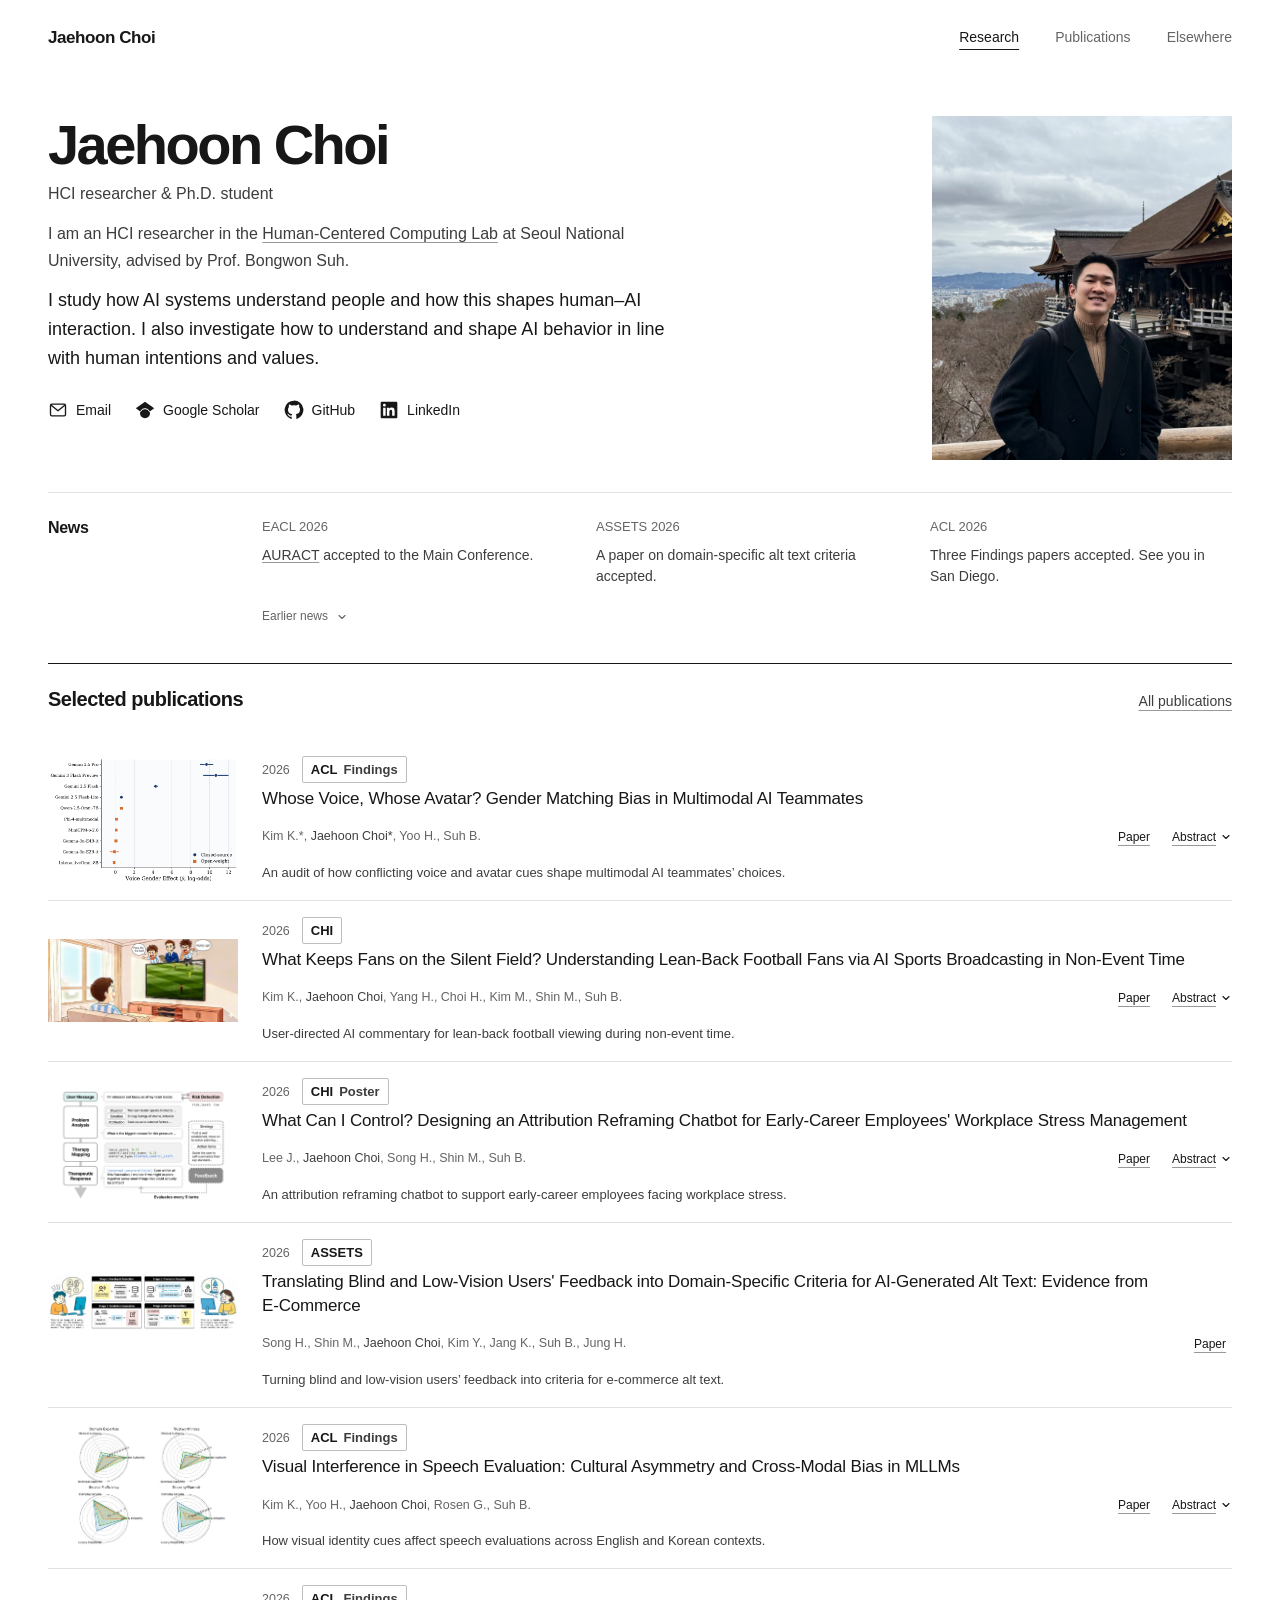
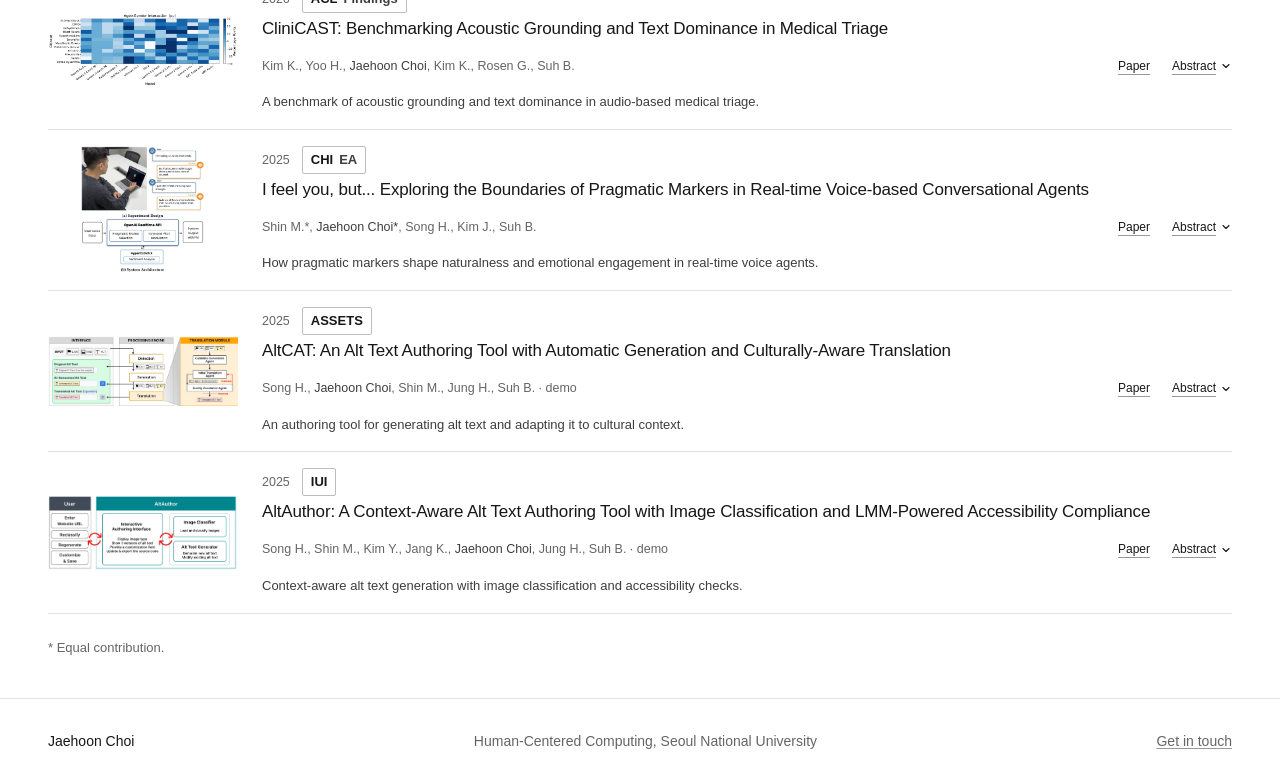
==== commit cbd25048: "Use uniform bold weight for full venue labels" ====
--- a/index.html
+++ b/index.html
@@ -6,7 +6,7 @@
   <meta name="description" content="Jaehoon Choi is an HCI researcher and Ph.D. student at Seoul National University, studying people and AI.">
   <meta name="theme-color" content="#ffffff">
   <title>Jaehoon Choi, HCI researcher</title>
-  <link rel="stylesheet" href="type-refinement.css?v=venue-labels-1">
+  <link rel="stylesheet" href="type-refinement.css?v=venue-labels-2">
   <noscript><style>
   /* Hallmark · no-script access: every research and photo view stays readable */
   [data-view-panel][hidden] { display: block !important; }
--- a/type-refinement.css
+++ b/type-refinement.css
@@ -165,9 +165,9 @@
  display: inline-flex; align-items: baseline; gap: 6px;
  padding: 4px 8px; border: 1px solid #bdbdbd; border-radius: var(--radius-control);
  background: var(--color-paper); color: var(--color-ink-2);
- font-size: 13px; font-weight: 400; line-height: 1.35; white-space: nowrap;
+ font-size: 13px; font-weight: 600; line-height: 1.35; white-space: nowrap;
 }
-.venue-label abbr { color: var(--color-ink); font-weight: 600; }
+.venue-label abbr { color: var(--color-ink); }
 .pub-venue { padding-top: 0; text-align: left; }
 .publication-status { margin-top: 6px; font-size: 11px; line-height: 1.5; }
 @media (min-width: 701px) {
